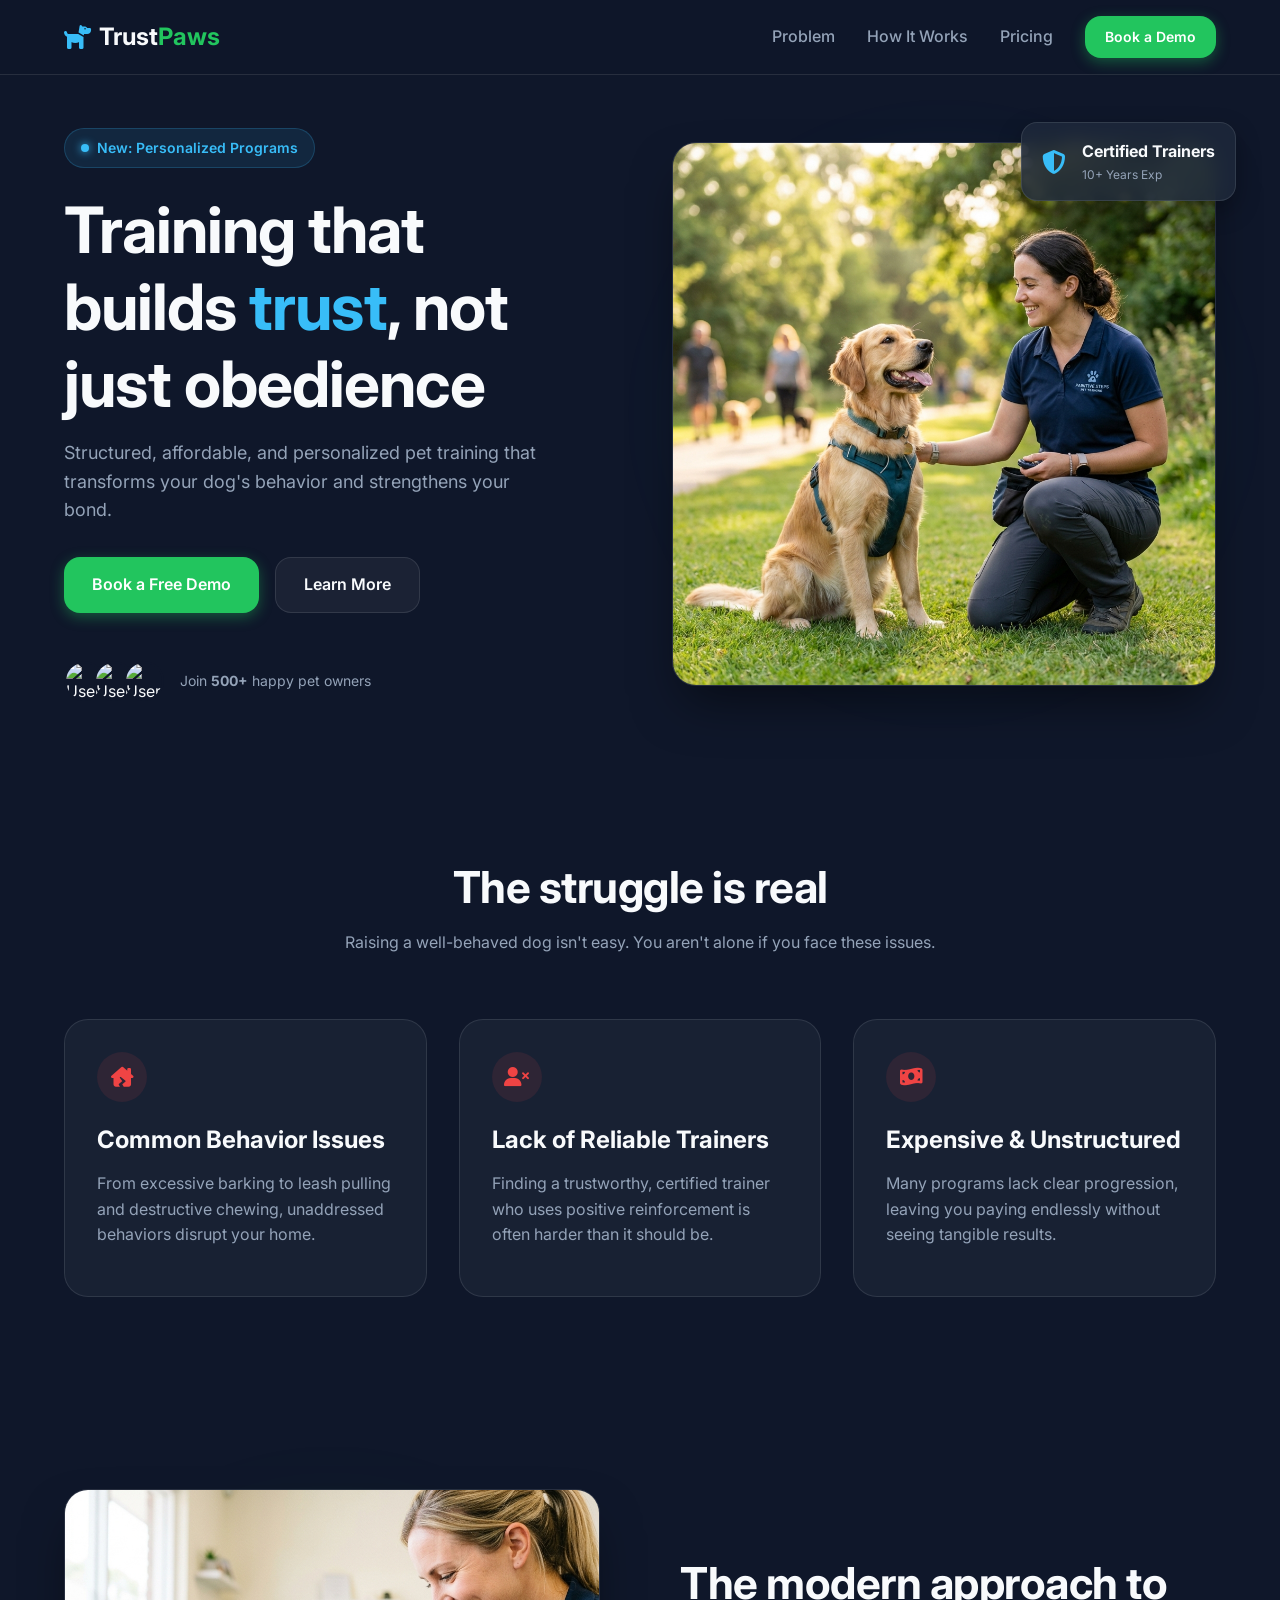
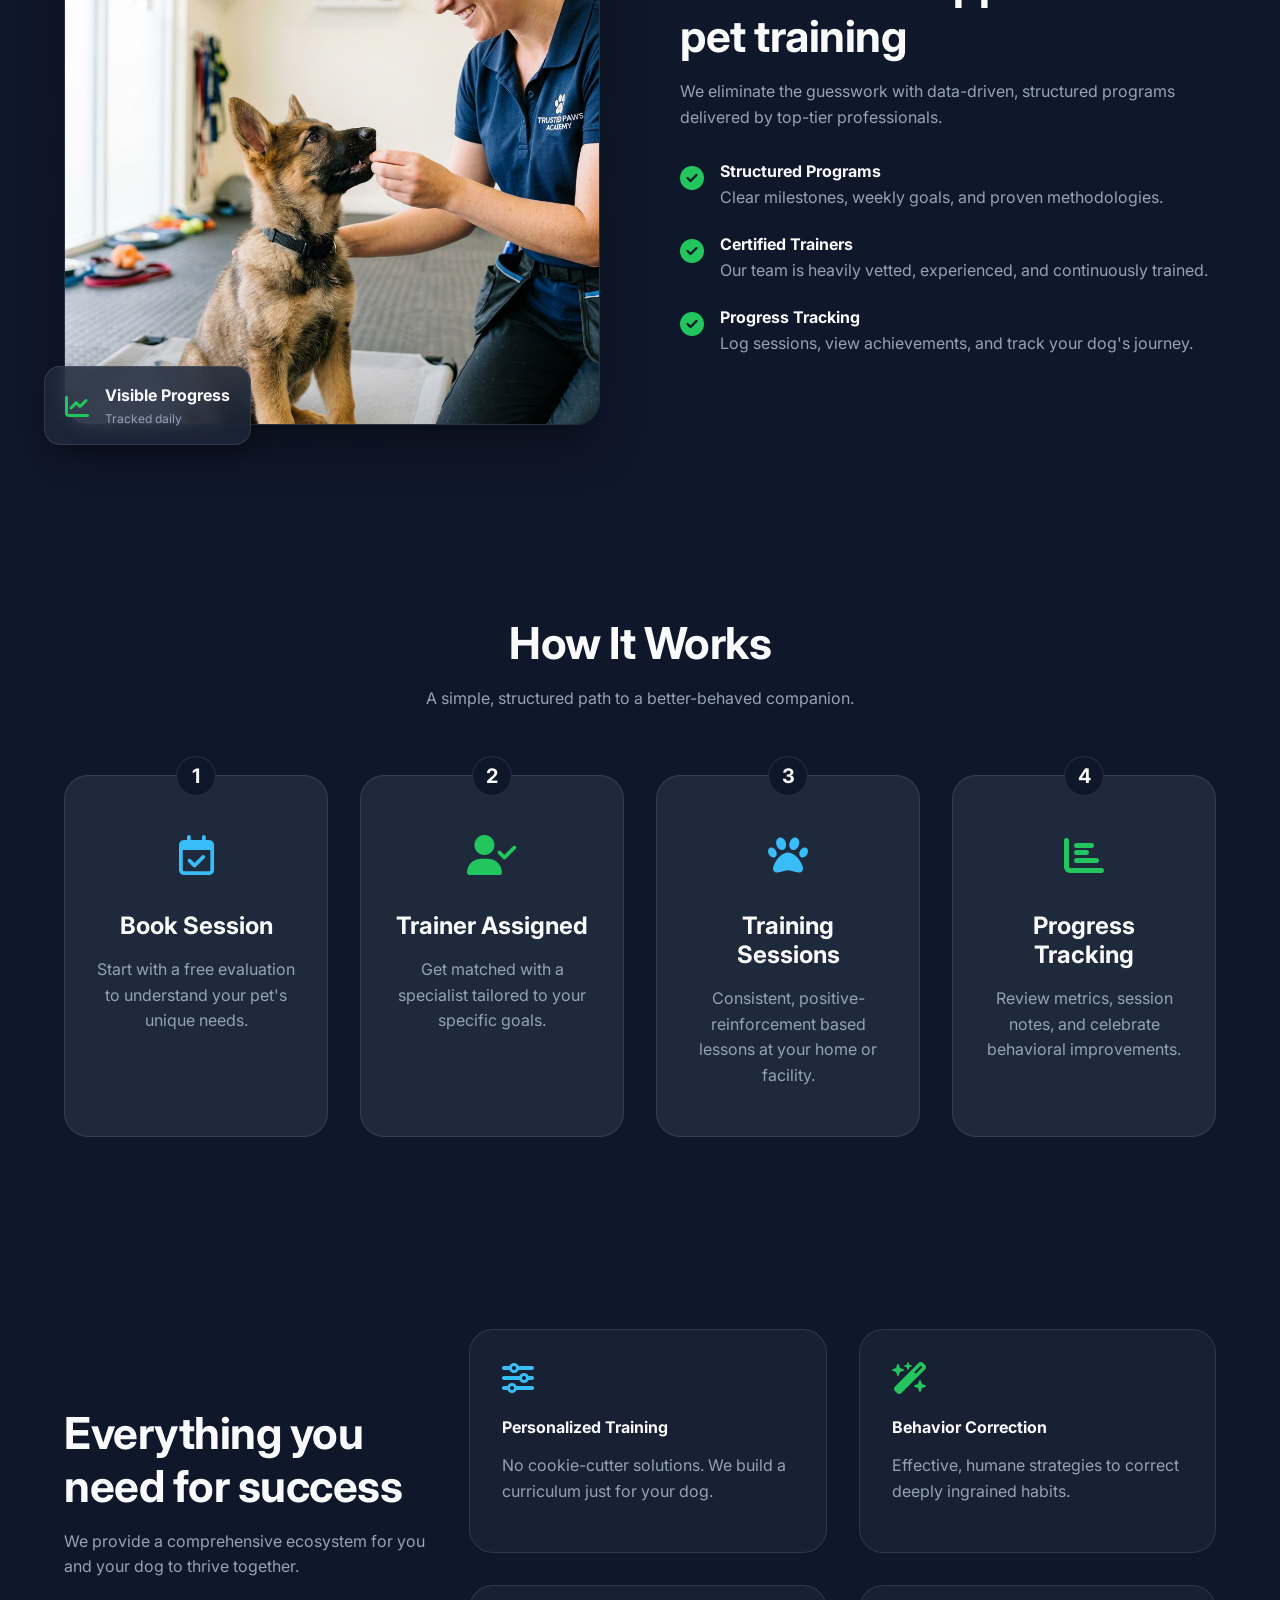
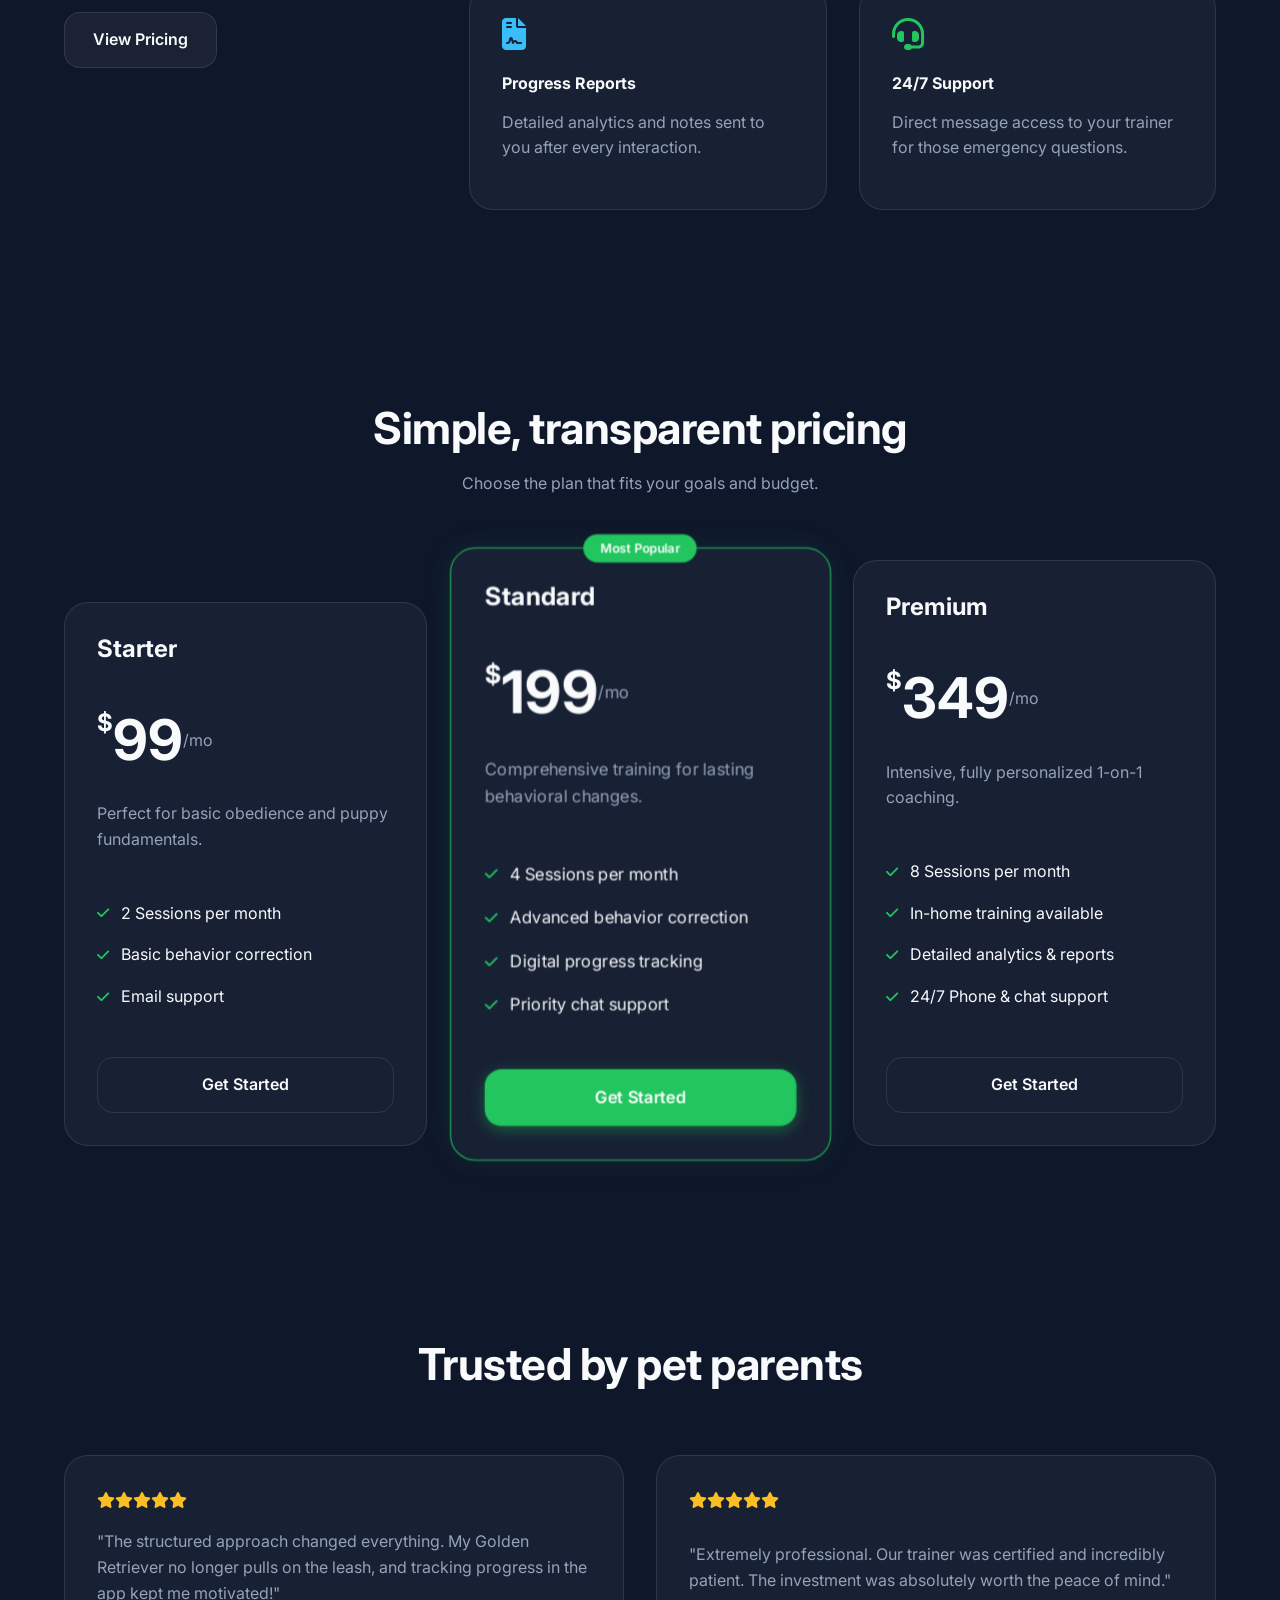
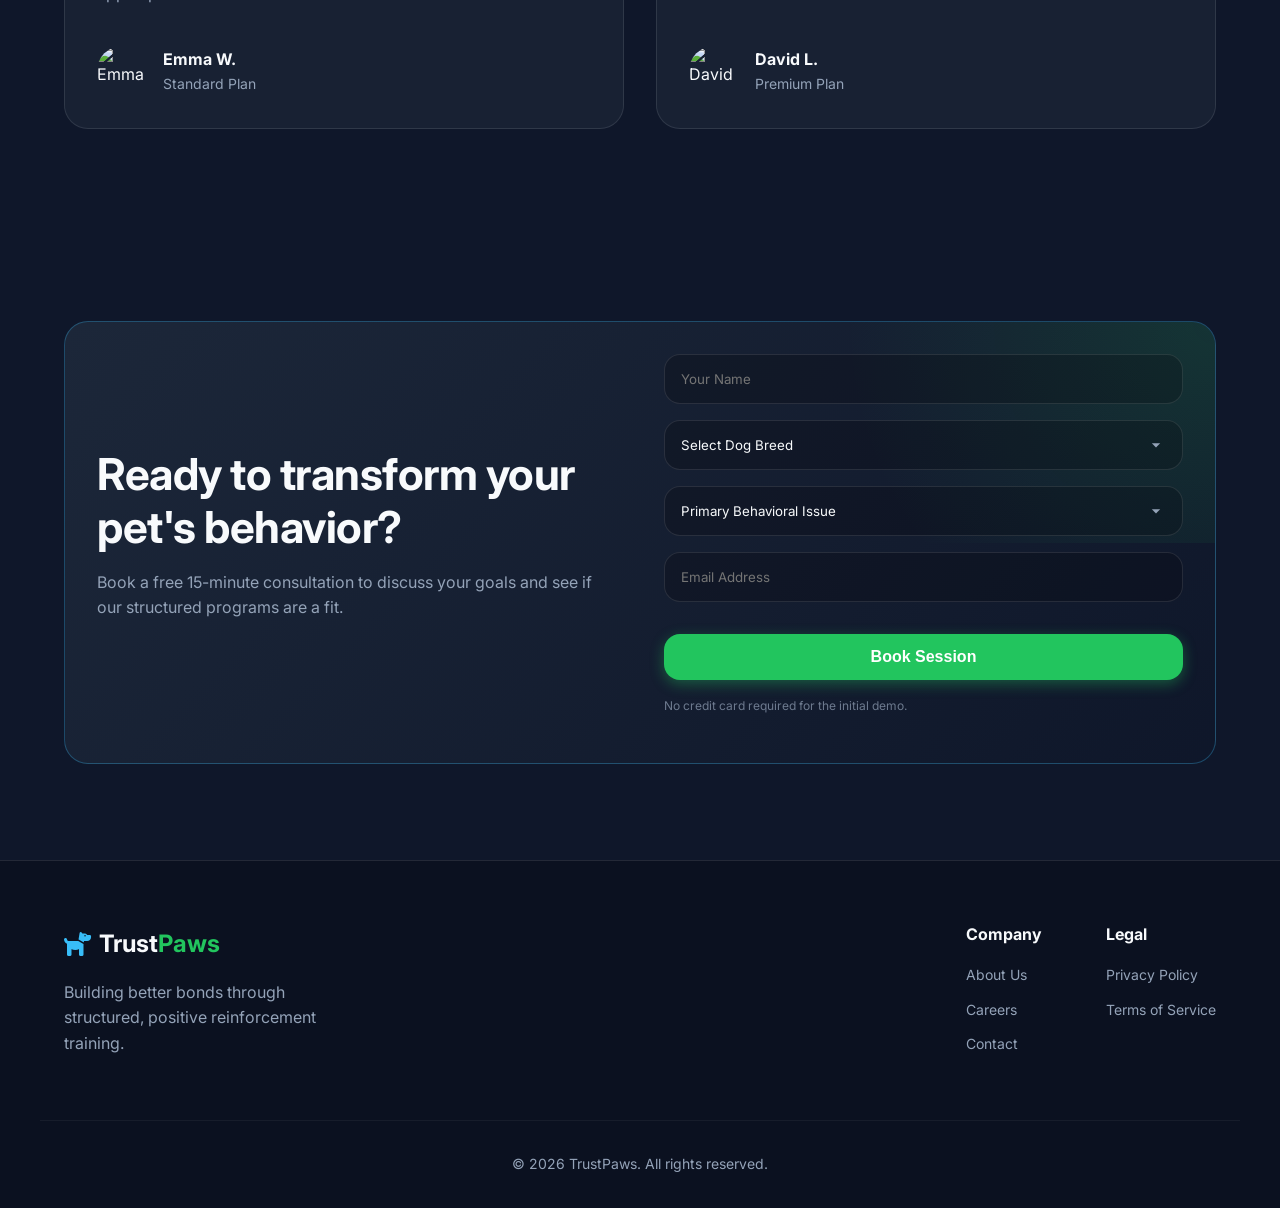
==== index.html @ aea12112 "Update index.html" ====
<!DOCTYPE html>
<html lang="en">
<head>
    <meta charset="UTF-8">
    <meta name="viewport" content="width=device-width, initial-scale=1.0">
    <title>PawPath | Training that builds trust</title>
    <meta name="description" content="Structured, affordable, and personalized pet training.">
    <!-- Open Graph & Favicon -->
    <meta property="og:title" content="PawPath | Training that builds trust">
    <meta property="og:description" content="Structured, affordable, and personalized pet training.">
    <meta property="og:type" content="website">
    <link rel="icon" href="data:image/svg+xml,<svg xmlns=%22http://www.w3.org/2000/svg%22 viewBox=%220 0 100 100%22><text y=%22.9em%22 font-size=%2290%22>🐾</text></svg>">
    <!-- Google Fonts -->
    <link rel="preconnect" href="https://fonts.googleapis.com">
    <link rel="preconnect" href="https://fonts.gstatic.com" crossorigin>
    <link href="https://fonts.googleapis.com/css2?family=Inter:wght@300;400;500;600;700&display=swap" rel="stylesheet">
    <!-- FontAwesome -->
    <link rel="stylesheet" href="https://cdnjs.cloudflare.com/ajax/libs/font-awesome/6.4.0/css/all.min.css">
    <!-- Custom CSS -->
    <link rel="stylesheet" href="style.css">
</head>
<body>
    <!-- Navbar -->
    <nav class="navbar">
        <div class="container nav-container">
            <a href="#" class="logo">
                <i class="fa-solid fa-dog highlight-color"></i>
                <span>Trust<span class="accent-color">Paws</span></span>
            </a>
            <div class="nav-links">
                <a href="#problem">Problem</a>
                <a href="#how-it-works">How It Works</a>
                <a href="#pricing">Pricing</a>
                <a href="#cta" class="btn btn-primary btn-small">Book a Demo</a>
            </div>
            <button class="mobile-menu-btn"><i class="fa-solid fa-bars"></i></button>
        </div>
    </nav>

    <!-- 1. Hero Section -->
    <section class="hero header-padding" id="hero">
        <div class="container hero-container">
            <div class="hero-content">
                <div class="badge">
                    <span class="badge-dot"></span> New: Personalized Programs
                </div>
                <h1>Training that builds <span class="highlight-color">trust</span>, not just obedience</h1>
                <p class="subtext">Structured, affordable, and personalized pet training that transforms your dog's behavior and strengthens your bond.</p>
                <div class="hero-actions">
                    <a href="#cta" class="btn btn-primary">Book a Free Demo</a>
                    <a href="#how-it-works" class="btn btn-secondary">Learn More</a>
                </div>
                <div class="social-proof">
                    <div class="avatars">
                        <img src="https://ui-avatars.com/api/?name=John+Doe&background=22C55E&color=fff" alt="User">
                        <img src="https://ui-avatars.com/api/?name=Sarah+Smith&background=38BDF8&color=fff" alt="User">
                        <img src="https://ui-avatars.com/api/?name=Mike+Jones&background=818cf8&color=fff" alt="User">
                    </div>
                    <p>Join <strong>500+</strong> happy pet owners</p>
                </div>
            </div>
            <div class="hero-image-wrapper">
                <div class="image-glow"></div>
                <img src="assets/hero.png" alt="Happy dog with trainer" class="hero-img">
                <div class="floating-card highlight-card top-right">
                    <i class="fa-solid fa-shield-halved"></i>
                    <div>
                        <strong>Certified Trainers</strong>
                        <span>10+ Years Exp</span>
                    </div>
                </div>
            </div>
        </div>
    </section>

    <!-- 2. Problem Section -->
    <section class="section problem-section animate-on-scroll" id="problem">
        <div class="container">
            <div class="section-header text-center">
                <h2>The struggle is real</h2>
                <p>Raising a well-behaved dog isn't easy. You aren't alone if you face these issues.</p>
            </div>
            <div class="grid problem-grid">
                <div class="card problem-card">
                    <div class="icon-circle error">
                        <i class="fa-solid fa-house-chimney-crack"></i>
                    </div>
                    <h3>Common Behavior Issues</h3>
                    <p>From excessive barking to leash pulling and destructive chewing, unaddressed behaviors disrupt your home.</p>
                </div>
                <div class="card problem-card">
                    <div class="icon-circle error">
                        <i class="fa-solid fa-user-xmark"></i>
                    </div>
                    <h3>Lack of Reliable Trainers</h3>
                    <p>Finding a trustworthy, certified trainer who uses positive reinforcement is often harder than it should be.</p>
                </div>
                <div class="card problem-card">
                    <div class="icon-circle error">
                        <i class="fa-solid fa-money-bill-wave"></i>
                    </div>
                    <h3>Expensive & Unstructured</h3>
                    <p>Many programs lack clear progression, leaving you paying endlessly without seeing tangible results.</p>
                </div>
            </div>
        </div>
    </section>

    <!-- 3. Our Solution Section -->
    <section class="section solution-section animate-on-scroll" id="solution">
        <div class="container solution-container">
            <div class="solution-image-wrapper">
                <div class="image-glow accent"></div>
                <img src="assets/solution.png" alt="Training progress" class="solution-img border-radius">
                <div class="floating-card accent-card bottom-left">
                    <i class="fa-solid fa-chart-line"></i>
                    <div>
                        <strong>Visible Progress</strong>
                        <span>Tracked daily</span>
                    </div>
                </div>
            </div>
            <div class="solution-content">
                <h2>The modern approach to pet training</h2>
                <p class="subtext">We eliminate the guesswork with data-driven, structured programs delivered by top-tier professionals.</p>
                
                <ul class="feature-list">
                    <li>
                        <i class="fa-solid fa-check-circle accent-color"></i>
                        <div>
                            <h4>Structured Programs</h4>
                            <p>Clear milestones, weekly goals, and proven methodologies.</p>
                        </div>
                    </li>
                    <li>
                        <i class="fa-solid fa-check-circle accent-color"></i>
                        <div>
                            <h4>Certified Trainers</h4>
                            <p>Our team is heavily vetted, experienced, and continuously trained.</p>
                        </div>
                    </li>
                    <li>
                        <i class="fa-solid fa-check-circle accent-color"></i>
                        <div>
                            <h4>Progress Tracking</h4>
                            <p>Log sessions, view achievements, and track your dog's journey.</p>
                        </div>
                    </li>
                </ul>
            </div>
        </div>
    </section>

    <!-- 4. How It Works Section -->
    <section class="section how-it-works-section animate-on-scroll" id="how-it-works">
        <div class="container">
            <div class="section-header text-center">
                <h2>How It Works</h2>
                <p>A simple, structured path to a better-behaved companion.</p>
            </div>
            <div class="steps-container">
                <div class="step-card">
                    <div class="step-number">1</div>
                    <div class="step-icon highlight-color"><i class="fa-regular fa-calendar-check"></i></div>
                    <h3>Book Session</h3>
                    <p>Start with a free evaluation to understand your pet's unique needs.</p>
                </div>
                <div class="step-card">
                    <div class="step-number">2</div>
                    <div class="step-icon accent-color"><i class="fa-solid fa-user-check"></i></div>
                    <h3>Trainer Assigned</h3>
                    <p>Get matched with a specialist tailored to your specific goals.</p>
                </div>
                <div class="step-card">
                    <div class="step-number">3</div>
                    <div class="step-icon highlight-color"><i class="fa-solid fa-paw"></i></div>
                    <h3>Training Sessions</h3>
                    <p>Consistent, positive-reinforcement based lessons at your home or facility.</p>
                </div>
                <div class="step-card">
                    <div class="step-number">4</div>
                    <div class="step-icon accent-color"><i class="fa-solid fa-chart-bar"></i></div>
                    <h3>Progress Tracking</h3>
                    <p>Review metrics, session notes, and celebrate behavioral improvements.</p>
                </div>
            </div>
        </div>
    </section>

    <!-- 5. Features Section -->
    <section class="section features-section animate-on-scroll" id="features">
        <div class="container">
            <div class="grid features-grid">
                <div class="section-header">
                    <h2>Everything you need for success</h2>
                    <p>We provide a comprehensive ecosystem for you and your dog to thrive together.</p>
                    <a href="#pricing" class="btn btn-secondary mt-1">View Pricing</a>
                </div>
                <div class="grid feature-cards">
                    <div class="card feature-card">
                        <i class="fa-solid fa-sliders highlight-color"></i>
                        <h4>Personalized Training</h4>
                        <p>No cookie-cutter solutions. We build a curriculum just for your dog.</p>
                    </div>
                    <div class="card feature-card">
                        <i class="fa-solid fa-wand-magic-sparkles accent-color"></i>
                        <h4>Behavior Correction</h4>
                        <p>Effective, humane strategies to correct deeply ingrained habits.</p>
                    </div>
                    <div class="card feature-card">
                        <i class="fa-solid fa-file-contract highlight-color"></i>
                        <h4>Progress Reports</h4>
                        <p>Detailed analytics and notes sent to you after every interaction.</p>
                    </div>
                    <div class="card feature-card">
                        <i class="fa-solid fa-headset accent-color"></i>
                        <h4>24/7 Support</h4>
                        <p>Direct message access to your trainer for those emergency questions.</p>
                    </div>
                </div>
            </div>
        </div>
    </section>

    <!-- 6. Pricing Section -->
    <section class="section pricing-section animate-on-scroll" id="pricing">
        <div class="container">
            <div class="section-header text-center">
                <h2>Simple, transparent pricing</h2>
                <p>Choose the plan that fits your goals and budget.</p>
            </div>
            <div class="grid pricing-grid">
                <!-- Starter -->
                <div class="card pricing-card">
                    <h3>Starter</h3>
                    <div class="price">
                        <span>$</span>99<span>/mo</span>
                    </div>
                    <p class="pricing-desc">Perfect for basic obedience and puppy fundamentals.</p>
                    <ul class="pricing-features">
                        <li><i class="fa-solid fa-check"></i> 2 Sessions per month</li>
                        <li><i class="fa-solid fa-check"></i> Basic behavior correction</li>
                        <li><i class="fa-solid fa-check"></i> Email support</li>
                    </ul>
                    <a href="#cta" class="btn btn-outline btn-full">Get Started</a>
                </div>
                <!-- Standard -->
                <div class="card pricing-card premium-tier">
                    <div class="popular-badge">Most Popular</div>
                    <h3>Standard</h3>
                    <div class="price">
                        <span>$</span>199<span>/mo</span>
                    </div>
                    <p class="pricing-desc">Comprehensive training for lasting behavioral changes.</p>
                    <ul class="pricing-features">
                        <li><i class="fa-solid fa-check"></i> 4 Sessions per month</li>
                        <li><i class="fa-solid fa-check"></i> Advanced behavior correction</li>
                        <li><i class="fa-solid fa-check"></i> Digital progress tracking</li>
                        <li><i class="fa-solid fa-check"></i> Priority chat support</li>
                    </ul>
                    <a href="#cta" class="btn btn-primary btn-full">Get Started</a>
                </div>
                <!-- Premium -->
                <div class="card pricing-card">
                    <h3>Premium</h3>
                    <div class="price">
                        <span>$</span>349<span>/mo</span>
                    </div>
                    <p class="pricing-desc">Intensive, fully personalized 1-on-1 coaching.</p>
                    <ul class="pricing-features">
                        <li><i class="fa-solid fa-check"></i> 8 Sessions per month</li>
                        <li><i class="fa-solid fa-check"></i> In-home training available</li>
                        <li><i class="fa-solid fa-check"></i> Detailed analytics & reports</li>
                        <li><i class="fa-solid fa-check"></i> 24/7 Phone & chat support</li>
                    </ul>
                    <a href="#cta" class="btn btn-outline btn-full">Get Started</a>
                </div>
            </div>
        </div>
    </section>

    <!-- 7. Testimonials Section -->
    <section class="section testimonial-section animate-on-scroll">
        <div class="container">
            <div class="section-header text-center">
                <h2>Trusted by pet parents</h2>
            </div>
            <div class="grid testimonial-grid">
                <div class="card testimonial-card">
                    <div class="stars">
                        <i class="fa-solid fa-star"></i><i class="fa-solid fa-star"></i><i class="fa-solid fa-star"></i><i class="fa-solid fa-star"></i><i class="fa-solid fa-star"></i>
                    </div>
                    <p>"The structured approach changed everything. My Golden Retriever no longer pulls on the leash, and tracking progress in the app kept me motivated!"</p>
                    <div class="author">
                        <img src="https://ui-avatars.com/api/?name=Emma+W&background=38BDF8&color=fff" alt="Emma">
                        <div>
                            <strong>Emma W.</strong>
                            <span>Standard Plan</span>
                        </div>
                    </div>
                </div>
                <div class="card testimonial-card">
                    <div class="stars">
                        <i class="fa-solid fa-star"></i><i class="fa-solid fa-star"></i><i class="fa-solid fa-star"></i><i class="fa-solid fa-star"></i><i class="fa-solid fa-star"></i>
                    </div>
                    <p>"Extremely professional. Our trainer was certified and incredibly patient. The investment was absolutely worth the peace of mind."</p>
                    <div class="author">
                        <img src="https://ui-avatars.com/api/?name=David+L&background=22C55E&color=fff" alt="David">
                        <div>
                            <strong>David L.</strong>
                            <span>Premium Plan</span>
                        </div>
                    </div>
                </div>
            </div>
        </div>
    </section>

    <!-- 8. Call to Action -->
    <section class="section cta-section animate-on-scroll" id="cta">
        <div class="container">
            <div class="cta-box card">
                <div class="cta-content">
                    <h2>Ready to transform your pet's behavior?</h2>
                    <p>Book a free 15-minute consultation to discuss your goals and see if our structured programs are a fit.</p>
                </div>
                <div class="cta-form">
                    <form id="lead-form">
                        <input type="text" name="ownerName" placeholder="Your Name" required class="input-field">
                        <select name="dogBreed" required class="input-field">
                            <option value="" disabled selected>Select Dog Breed</option>
                            <option value="Common (Golden, Lab, Poodle, etc.)">Common (Golden, Lab, Poodle, etc.)</option>
                            <option value="Rare or Mixed Breed">Rare or Mixed Breed</option>
                            <option value="Not Sure">Not Sure</option>
                        </select>
                        <select name="dogIssue" required class="input-field">
                            <option value="" disabled selected>Primary Behavioral Issue</option>
                            <option value="Basic puppy obedience">Basic puppy obedience</option>
                            <option value="Leash pulling">Leash pulling</option>
                            <option value="Excessive barking">Excessive barking</option>
                            <option value="Aggression / Reactivity">Aggression / Reactivity</option>
                            <option value="Potty training / Chewing">Potty training / Chewing</option>
                            <option value="Other">Other</option>
                        </select>
                        <input type="email" name="email" placeholder="Email Address" required class="input-field">
                        <button type="submit" class="btn btn-primary btn-full mt-1">Book Session</button>
                    </form>
                    <p class="form-note">No credit card required for the initial demo.</p>
                </div>
            </div>
        </div>
    </section>

    <!-- Footer -->
    <footer class="footer">
        <div class="container footer-container">
            <div class="footer-brand">
                <a href="#" class="logo">
                    <i class="fa-solid fa-dog highlight-color"></i>
                    <span>Trust<span class="accent-color">Paws</span></span>
                </a>
                <p>Building better bonds through structured, positive reinforcement training.</p>
            </div>
            <div class="footer-links">
                <div class="link-group">
                    <h4>Company</h4>
                    <a href="#">About Us</a>
                    <a href="#">Careers</a>
                    <a href="#">Contact</a>
                </div>
                <div class="link-group">
                    <h4>Legal</h4>
                    <a href="#">Privacy Policy</a>
                    <a href="#">Terms of Service</a>
                </div>
            </div>
        </div>
        <div class="container text-center separator">
            <p class="copyright">&copy; 2026 TrustPaws. All rights reserved.</p>
        </div>
    </footer>

    <script src="script.js"></script>
</body>
</html>
---- style.css ----
/* CSS Variables mapped to pitch deck requirements */
:root {
  --bg-color: #0F172A; /* Dark Navy Background */
  --bg-color-light: #1E293B; /* Slightly lighter navy for cards/sections */
  --accent-color: #22C55E; /* Green Accent */
  --accent-hover: #16a34a;
  --highlight-color: #38BDF8; /* Blue Highlight */
  --highlight-hover: #0284c7;
  
  --text-main: #f8fafc;
  --text-muted: #94a3b8;
  --border-color: rgba(255, 255, 255, 0.1);
  --glass-bg: rgba(30, 41, 59, 0.6);
  
  --font-main: 'Inter', sans-serif;
  --transition: all 0.3s ease;
  --radius-sm: 8px;
  --radius-md: 16px;
  --radius-lg: 24px;
}

/* Reset & Base */
* {
  margin: 0;
  padding: 0;
  box-sizing: border-box;
}

html {
  scroll-behavior: smooth;
}

body {
  font-family: var(--font-main);
  background-color: var(--bg-color);
  color: var(--text-main);
  line-height: 1.6;
  overflow-x: hidden;
}

h1, h2, h3, h4, h5, h6 {
  line-height: 1.2;
  font-weight: 700;
  margin-bottom: 1rem;
}

h1 {
  font-size: clamp(2.5rem, 5vw, 4rem);
  letter-spacing: -1px;
}

h2 {
  font-size: clamp(2rem, 4vw, 2.75rem);
  letter-spacing: -0.5px;
}

h3 {
  font-size: 1.5rem;
}

p {
  color: var(--text-muted);
  margin-bottom: 1rem;
}

a {
  text-decoration: none;
  color: inherit;
  transition: var(--transition);
}

img {
  max-width: 100%;
  height: auto;
  display: block;
}

.text-center { text-align: center; }
.accent-color { color: var(--accent-color); }
.highlight-color { color: var(--highlight-color); }
.mt-1 { margin-top: 1rem; }

/* Layout & Containers */
.container {
  max-width: 1200px;
  margin: 0 auto;
  padding: 0 1.5rem;
}

.grid {
  display: grid;
  gap: 2rem;
}

.section {
  padding: 6rem 0;
}

.section-header {
  max-width: 600px;
  margin: 0 auto 4rem auto;
}

/* Buttons */
.btn {
  display: inline-flex;
  align-items: center;
  justify-content: center;
  padding: 0.875rem 1.75rem;
  font-weight: 600;
  border-radius: var(--radius-md);
  transition: var(--transition);
  cursor: pointer;
  border: none;
  font-size: 1rem;
}

.btn-small {
  padding: 0.6rem 1.25rem;
  font-size: 0.875rem;
}

.btn-full {
  width: 100%;
}

.btn-primary {
  background-color: var(--accent-color);
  color: #fff;
  box-shadow: 0 4px 14px 0 rgba(34, 197, 94, 0.39);
}

.btn-primary:hover {
  background-color: var(--accent-hover);
  transform: translateY(-2px);
  box-shadow: 0 6px 20px rgba(34, 197, 94, 0.23);
}

.btn-secondary {
  background-color: rgba(255, 255, 255, 0.05);
  color: var(--text-main);
  border: 1px solid var(--border-color);
}

.btn-secondary:hover {
  background-color: rgba(255, 255, 255, 0.1);
  transform: translateY(-2px);
}

.btn-outline {
  background-color: transparent;
  color: var(--text-main);
  border: 1px solid var(--border-color);
}
.btn-outline:hover {
  border-color: var(--text-main);
  transform: translateY(-2px);
}

/* Cards */
.card {
  background: var(--glass-bg);
  backdrop-filter: blur(12px);
  -webkit-backdrop-filter: blur(12px);
  border: 1px solid var(--border-color);
  border-radius: var(--radius-lg);
  padding: 2rem;
  transition: var(--transition);
}

.card:hover {
  transform: translateY(-5px);
  border-color: rgba(255, 255, 255, 0.2);
  box-shadow: 0 20px 40px rgba(0, 0, 0, 0.3);
}

/* Navbar */
.navbar {
  position: fixed;
  top: 0;
  left: 0;
  width: 100%;
  z-index: 1000;
  padding: 1rem 0;
  background: rgba(15, 23, 42, 0.85);
  backdrop-filter: blur(16px);
  border-bottom: 1px solid var(--border-color);
}

.nav-container {
  display: flex;
  justify-content: space-between;
  align-items: center;
}

.logo {
  font-size: 1.5rem;
  font-weight: 700;
  display: flex;
  align-items: center;
  gap: 0.5rem;
}

.nav-links {
  display: flex;
  align-items: center;
  gap: 2rem;
}

.nav-links a:not(.btn) {
  font-weight: 500;
  color: var(--text-muted);
}

.nav-links a:not(.btn):hover {
  color: var(--text-main);
}

.mobile-menu-btn {
  display: none;
  background: none;
  border: none;
  color: var(--text-main);
  font-size: 1.5rem;
  cursor: pointer;
}

/* Hero Section */
.header-padding {
  padding-top: 8rem;
  padding-bottom: 4rem;
}

.hero-container {
  display: grid;
  grid-template-columns: 1fr 1fr;
  gap: 4rem;
  align-items: center;
}

.badge {
  display: inline-flex;
  align-items: center;
  gap: 0.5rem;
  padding: 0.5rem 1rem;
  background: rgba(56, 189, 248, 0.1);
  color: var(--highlight-color);
  border-radius: 20px;
  font-size: 0.875rem;
  font-weight: 600;
  margin-bottom: 1.5rem;
  border: 1px solid rgba(56, 189, 248, 0.2);
}

.badge-dot {
  width: 8px;
  height: 8px;
  background-color: var(--highlight-color);
  border-radius: 50%;
  box-shadow: 0 0 8px var(--highlight-color);
}

.hero .subtext {
  font-size: 1.125rem;
  margin-bottom: 2rem;
  max-width: 90%;
}

.hero-actions {
  display: flex;
  gap: 1rem;
  margin-bottom: 3rem;
}

.social-proof {
  display: flex;
  align-items: center;
  gap: 1rem;
}

.avatars {
  display: flex;
}

.avatars img {
  width: 40px;
  height: 40px;
  border-radius: 50%;
  border: 2px solid var(--bg-color);
  margin-left: -10px;
}
.avatars img:first-child { margin-left: 0; }

.social-proof p {
  margin: 0;
  font-size: 0.875rem;
}

/* Hero Media */
.hero-image-wrapper, .solution-image-wrapper {
  position: relative;
}

.hero-img, .solution-img {
  border-radius: var(--radius-lg);
  border: 1px solid var(--border-color);
  position: relative;
  z-index: 2;
  box-shadow: 0 25px 50px -12px rgba(0, 0, 0, 0.5);
}

.image-glow {
  position: absolute;
  top: 50%;
  left: 50%;
  transform: translate(-50%, -50%);
  width: 100%;
  height: 100%;
  background: radial-gradient(circle, rgba(56,189,248,0.3) 0%, rgba(15,23,42,0) 70%);
  filter: blur(40px);
  z-index: 0;
}

.image-glow.accent {
  background: radial-gradient(circle, rgba(34,197,94,0.3) 0%, rgba(15,23,42,0) 70%);
}

.floating-card {
  position: absolute;
  z-index: 10;
  background: rgba(30, 41, 59, 0.85);
  backdrop-filter: blur(10px);
  border: 1px solid var(--border-color);
  border-radius: var(--radius-md);
  padding: 1rem 1.25rem;
  display: flex;
  align-items: center;
  gap: 1rem;
  box-shadow: 0 10px 25px rgba(0,0,0,0.3);
  animation: float 6s ease-in-out infinite;
}

.floating-card i {
  font-size: 1.5rem;
}

.highlight-card i { color: var(--highlight-color); }
.accent-card i { color: var(--accent-color); }

.floating-card div {
  display: flex;
  flex-direction: column;
}
.floating-card span {
  font-size: 0.75rem;
  color: var(--text-muted);
}

.top-right { top: -20px; right: -20px; }
.bottom-left { bottom: -20px; left: -20px; animation-delay: 2s; }

@keyframes float {
  0% { transform: translateY(0px); }
  50% { transform: translateY(-15px); }
  100% { transform: translateY(0px); }
}

/* Problem Section */
.problem-grid {
  grid-template-columns: repeat(auto-fit, minmax(300px, 1fr));
}

.icon-circle {
  width: 50px;
  height: 50px;
  border-radius: 50%;
  display: flex;
  align-items: center;
  justify-content: center;
  font-size: 1.25rem;
  margin-bottom: 1.5rem;
}

.icon-circle.error {
  background: rgba(239, 68, 68, 0.1);
  color: #ef4444;
}

/* Solution Section */
.solution-container {
  display: grid;
  grid-template-columns: 1fr 1fr;
  gap: 5rem;
  align-items: center;
}

.feature-list {
  list-style: none;
  margin-top: 2rem;
  display: flex;
  flex-direction: column;
  gap: 1.5rem;
}

.feature-list li {
  display: flex;
  gap: 1rem;
}

.feature-list i {
  font-size: 1.5rem;
  margin-top: 0.25rem;
}

.feature-list h4 {
  margin-bottom: 0.25rem;
}
.feature-list p { margin: 0; }

/* How It Works Section */
.steps-container {
  display: grid;
  grid-template-columns: repeat(auto-fit, minmax(250px, 1fr));
  gap: 2rem;
  position: relative;
}

.step-card {
  position: relative;
  background: var(--bg-color-light);
  border-radius: var(--radius-lg);
  padding: 3rem 2rem 2rem 2rem;
  border: 1px solid var(--border-color);
  text-align: center;
}

.step-number {
  position: absolute;
  top: -20px;
  left: 50%;
  transform: translateX(-50%);
  width: 40px;
  height: 40px;
  background: var(--bg-color);
  border: 1px solid var(--border-color);
  border-radius: 50%;
  display: flex;
  align-items: center;
  justify-content: center;
  font-weight: bold;
  font-size: 1.25rem;
}

.step-icon {
  font-size: 2.5rem;
  margin-bottom: 1.5rem;
}

/* Features Section */
.features-grid {
  grid-template-columns: 1fr 2fr;
  align-items: center;
}

.feature-cards {
  grid-template-columns: repeat(2, 1fr);
}

.feature-card i {
  font-size: 2rem;
  margin-bottom: 1.5rem;
  display: inline-block;
}

/* Pricing */
.pricing-grid {
  grid-template-columns: repeat(3, 1fr);
  align-items: end;
}

.pricing-card {
  position: relative;
  display: flex;
  flex-direction: column;
}

.pricing-card.premium-tier {
  border-color: var(--accent-color);
  box-shadow: 0 0 30px rgba(34, 197, 94, 0.1);
  transform: scale(1.05);
  z-index: 2;
}

.popular-badge {
  position: absolute;
  top: 0;
  left: 50%;
  transform: translate(-50%, -50%);
  background: var(--accent-color);
  color: #fff;
  padding: 0.25rem 1rem;
  border-radius: 20px;
  font-size: 0.75rem;
  font-weight: 600;
  white-space: nowrap;
}

.price {
  font-size: 3.5rem;
  font-weight: 700;
  display: flex;
  align-items: flex-start;
  margin: 1rem 0;
}

.price span:first-child {
  font-size: 1.5rem;
  margin-top: 0.5rem;
}

.price span:last-child {
  font-size: 1rem;
  color: var(--text-muted);
  align-self: center;
  font-weight: 400;
}

.pricing-features {
  list-style: none;
  margin: 2rem 0;
  flex-grow: 1;
}

.pricing-features li {
  margin-bottom: 1rem;
  display: flex;
  align-items: center;
  gap: 0.75rem;
}

.pricing-features i {
  color: var(--accent-color);
  font-size: 0.875rem;
}

/* Testimonials */
.testimonial-grid {
  grid-template-columns: repeat(auto-fit, minmax(400px, 1fr));
}

.testimonial-card {
  display: flex;
  flex-direction: column;
  justify-content: space-between;
}

.stars {
  color: #fbbf24;
  margin-bottom: 1rem;
}

.author {
  display: flex;
  align-items: center;
  gap: 1rem;
  margin-top: 1.5rem;
}

.author img {
  width: 50px;
  height: 50px;
  border-radius: 50%;
}

.author span {
  display: block;
  font-size: 0.875rem;
  color: var(--text-muted);
}

/* CTA Section */
.cta-box {
  background: linear-gradient(135deg, rgba(30, 41, 59, 0.9), rgba(15, 23, 42, 0.9));
  border: 1px solid rgba(56, 189, 248, 0.3);
  display: grid;
  grid-template-columns: 1fr 1fr;
  gap: 3rem;
  align-items: center;
  position: relative;
  overflow: hidden;
}

.cta-box::before {
  content: '';
  position: absolute;
  top: -50%;
  right: -50%;
  width: 100%;
  height: 100%;
  background: radial-gradient(circle, rgba(34,197,94,0.15) 0%, transparent 60%);
  z-index: 0;
}

.cta-content, .cta-form {
  position: relative;
  z-index: 1;
}

.cta-form form {
  display: flex;
  gap: 1rem;
  flex-direction: column;
}

.input-field {
  width: 100%;
  padding: 1rem;
  border-radius: var(--radius-md);
  background: rgba(0, 0, 0, 0.2);
  border: 1px solid var(--border-color);
  color: var(--text-main);
  font-family: var(--font-main);
  outline: none;
  transition: var(--transition);
}

.input-field:focus {
  border-color: var(--highlight-color);
  box-shadow: 0 0 0 3px rgba(56, 189, 248, 0.2);
}

select.input-field {
  appearance: none;
  -webkit-appearance: none;
  -moz-appearance: none;
  background-image: url('data:image/svg+xml;utf8,<svg fill="%2394a3b8" viewBox="0 0 24 24" xmlns="http://www.w3.org/2000/svg"><path d="M7 10l5 5 5-5z"/></svg>');
  background-repeat: no-repeat;
  background-position: right 1rem center;
  background-size: 1.5em;
  padding-right: 2.5rem;
  cursor: pointer;
}

select.input-field option {
  background-color: var(--bg-color-light);
  color: var(--text-main);
}

.form-note {
  font-size: 0.75rem;
  margin-top: 1rem;
  opacity: 0.7;
}

/* Footer */
.footer {
  border-top: 1px solid var(--border-color);
  padding-top: 4rem;
  background-color: #0B1120;
}

.footer-container {
  display: flex;
  justify-content: space-between;
  flex-wrap: wrap;
  gap: 3rem;
  margin-bottom: 3rem;
}

.footer-brand {
  max-width: 300px;
}

.footer-brand .logo {
  margin-bottom: 1rem;
}

.footer-links {
  display: flex;
  gap: 4rem;
}

.link-group {
  display: flex;
  flex-direction: column;
  gap: 0.75rem;
}

.link-group h4 {
  font-size: 1rem;
  margin-bottom: 0.5rem;
  color: var(--text-main);
}

.link-group a {
  color: var(--text-muted);
  font-size: 0.875rem;
}

.link-group a:hover {
  color: var(--highlight-color);
}

.separator {
  border-top: 1px solid rgba(255, 255, 255, 0.05);
  padding: 2rem 0;
}

.copyright {
  font-size: 0.875rem;
  margin: 0;
}

/* Responsive Design */
@media (max-width: 1024px) {
  .features-grid { grid-template-columns: 1fr; gap: 3rem; }
  .pricing-grid { grid-template-columns: 1fr; gap: 2rem; max-width: 600px; margin: 0 auto; }
  .pricing-card.premium-tier { transform: none; }
}

@media (max-width: 768px) {
  .hero-container, .solution-container, .cta-box { grid-template-columns: 1fr; }
  .hero-content { text-align: center; }
  .hero-actions, .social-proof { justify-content: center; }
  .top-right { right: 10px; top: -10px; }
  .bottom-left { left: 10px; bottom: -10px; }
  .nav-links { display: none; } /* Mobile menu simplified */
  .mobile-menu-btn { display: block; }
  .section { padding: 4rem 0; }
  .cta-form form { flex-direction: column; }
  .feature-cards { grid-template-columns: 1fr; }
  .testimonial-grid { grid-template-columns: 1fr; }
}

/* Animations */
.animate-on-scroll {
  opacity: 0;
  transform: translateY(30px);
  transition: opacity 0.8s ease-out, transform 0.8s ease-out;
  will-change: opacity, transform;
}

.animate-on-scroll.visible {
  opacity: 1;
  transform: translateY(0);
}
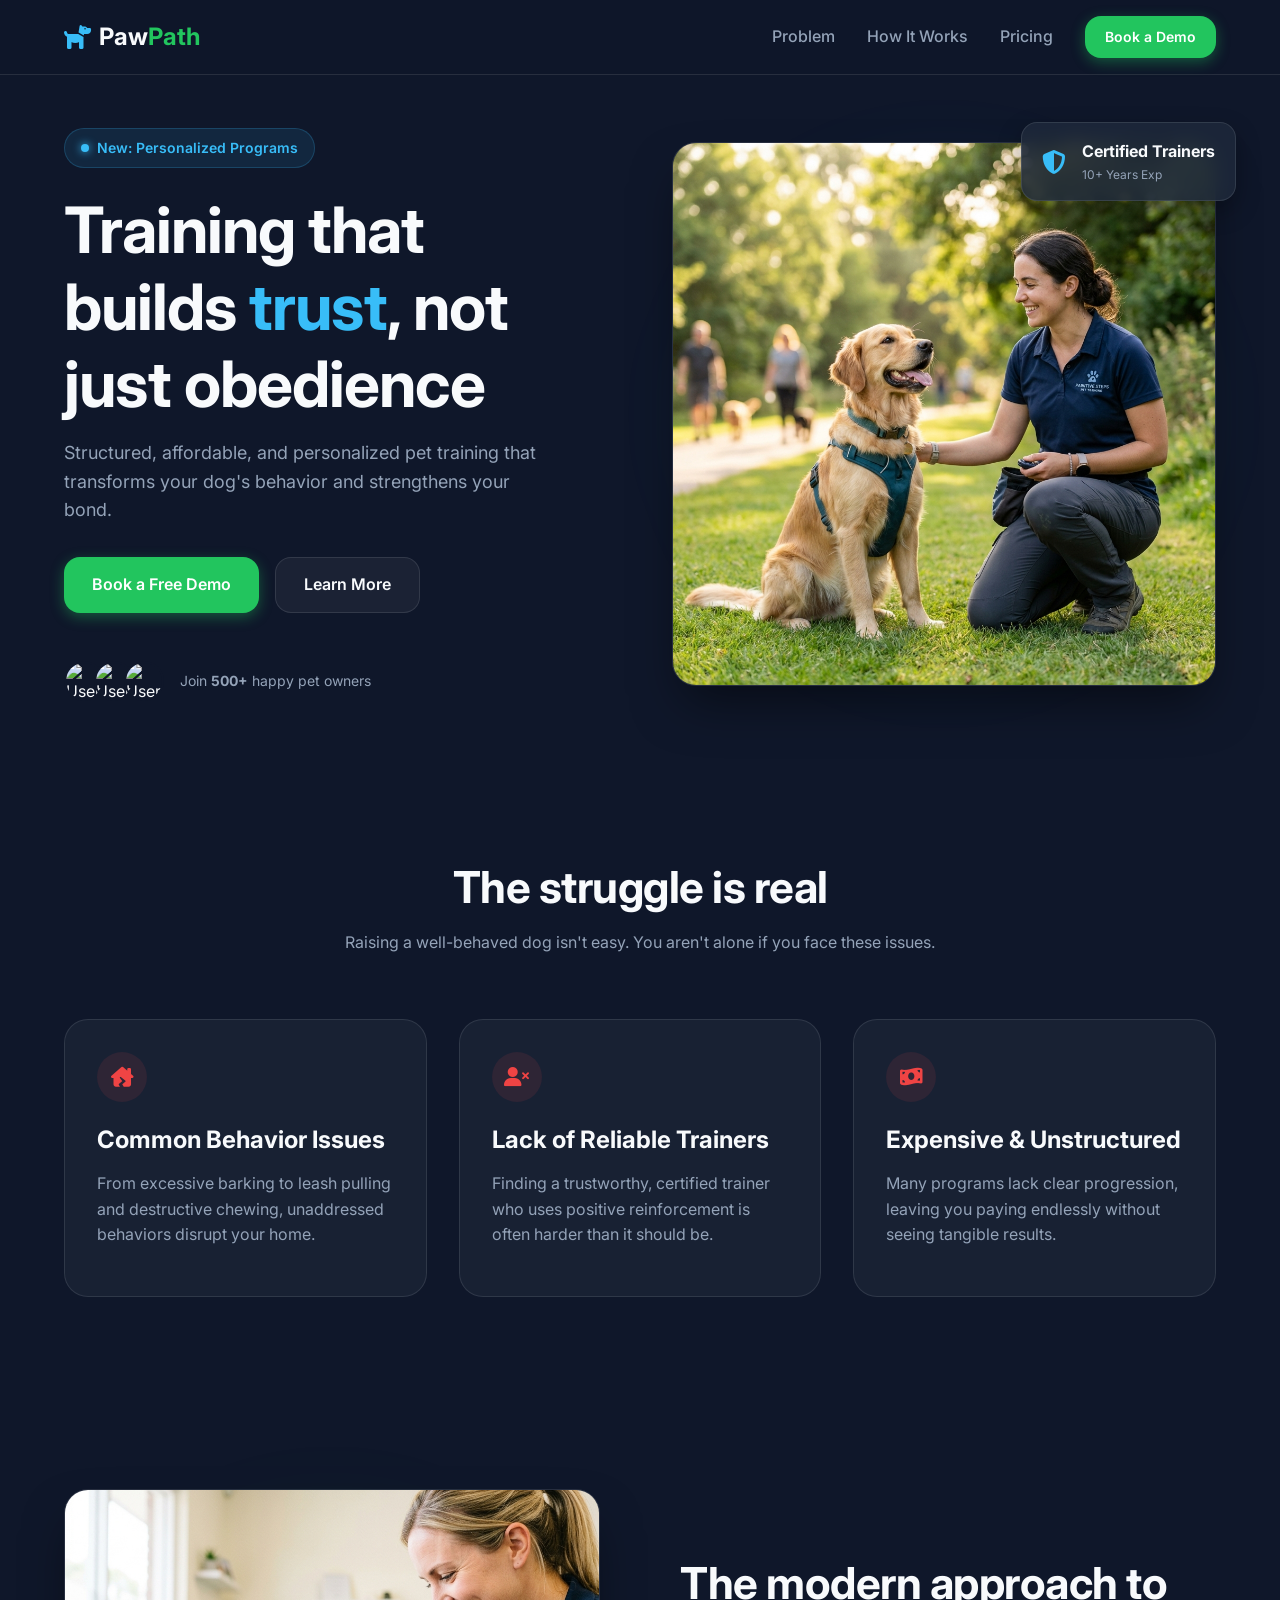
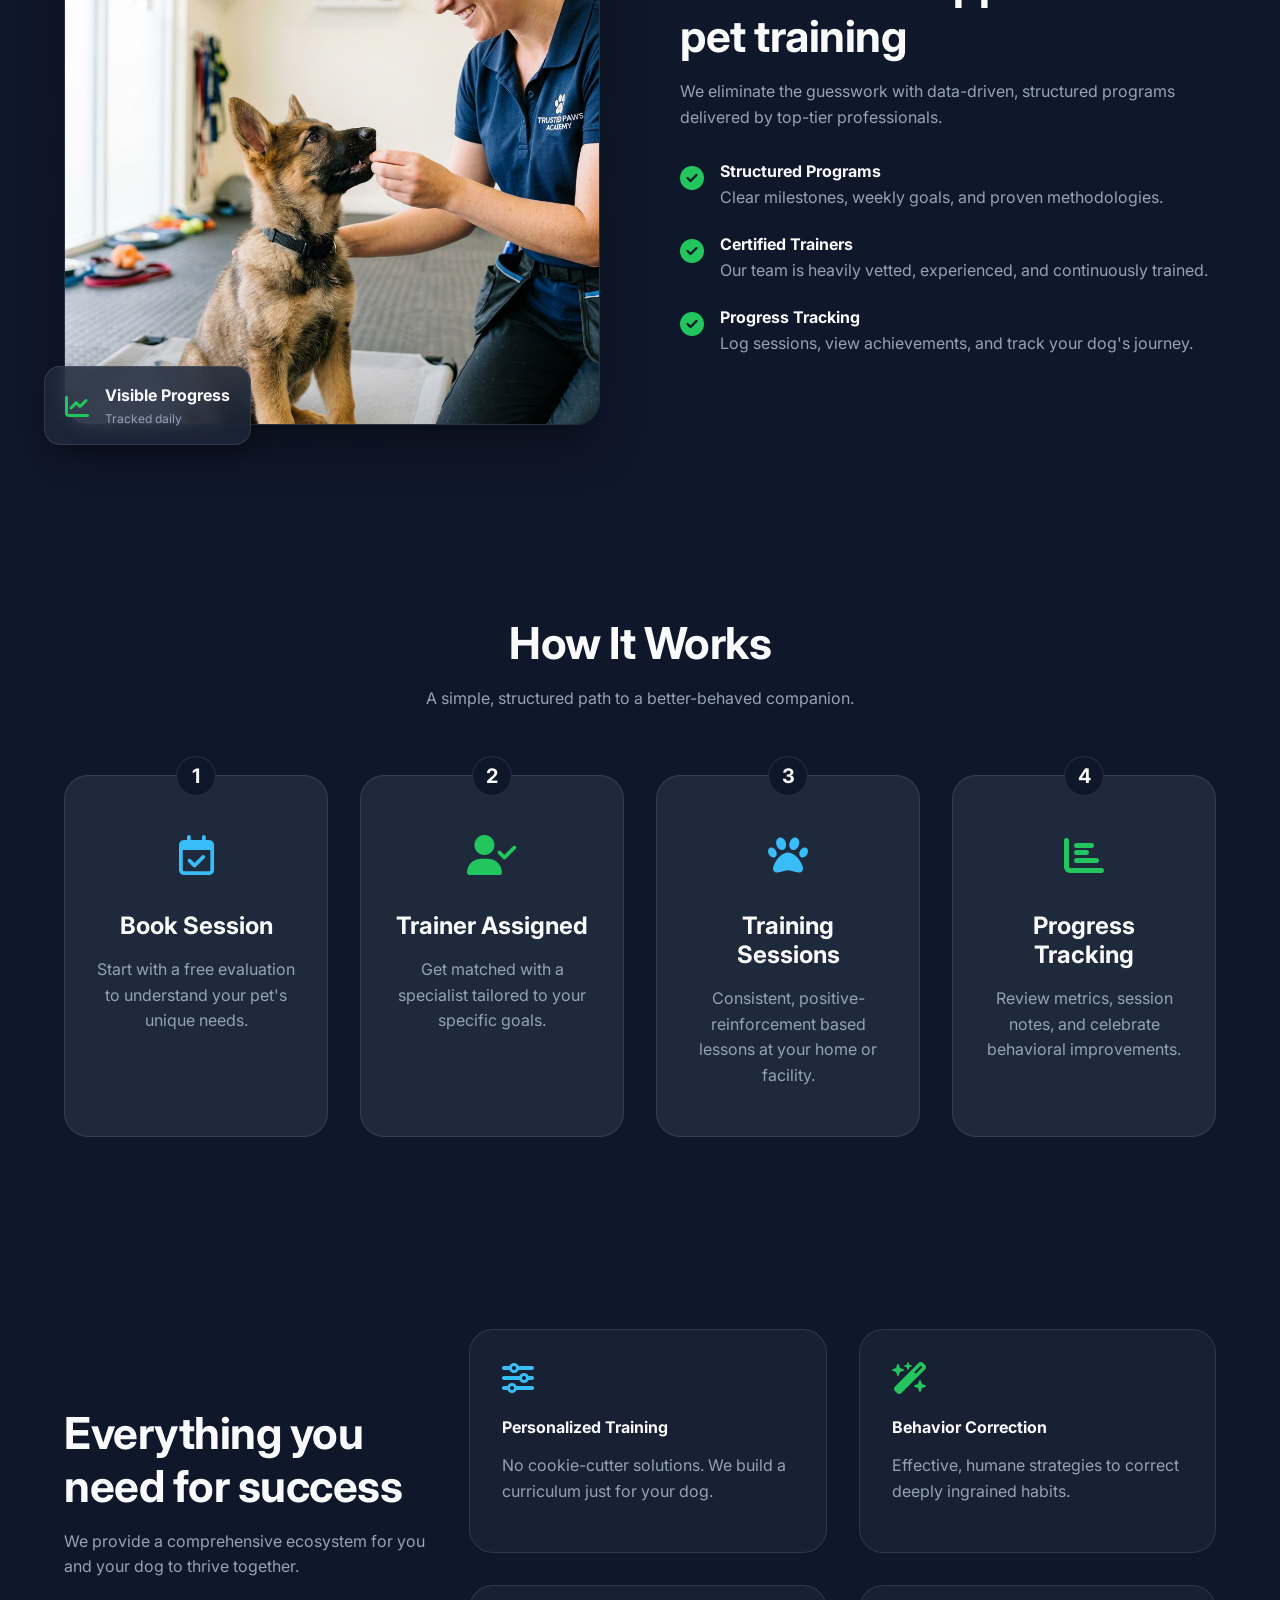
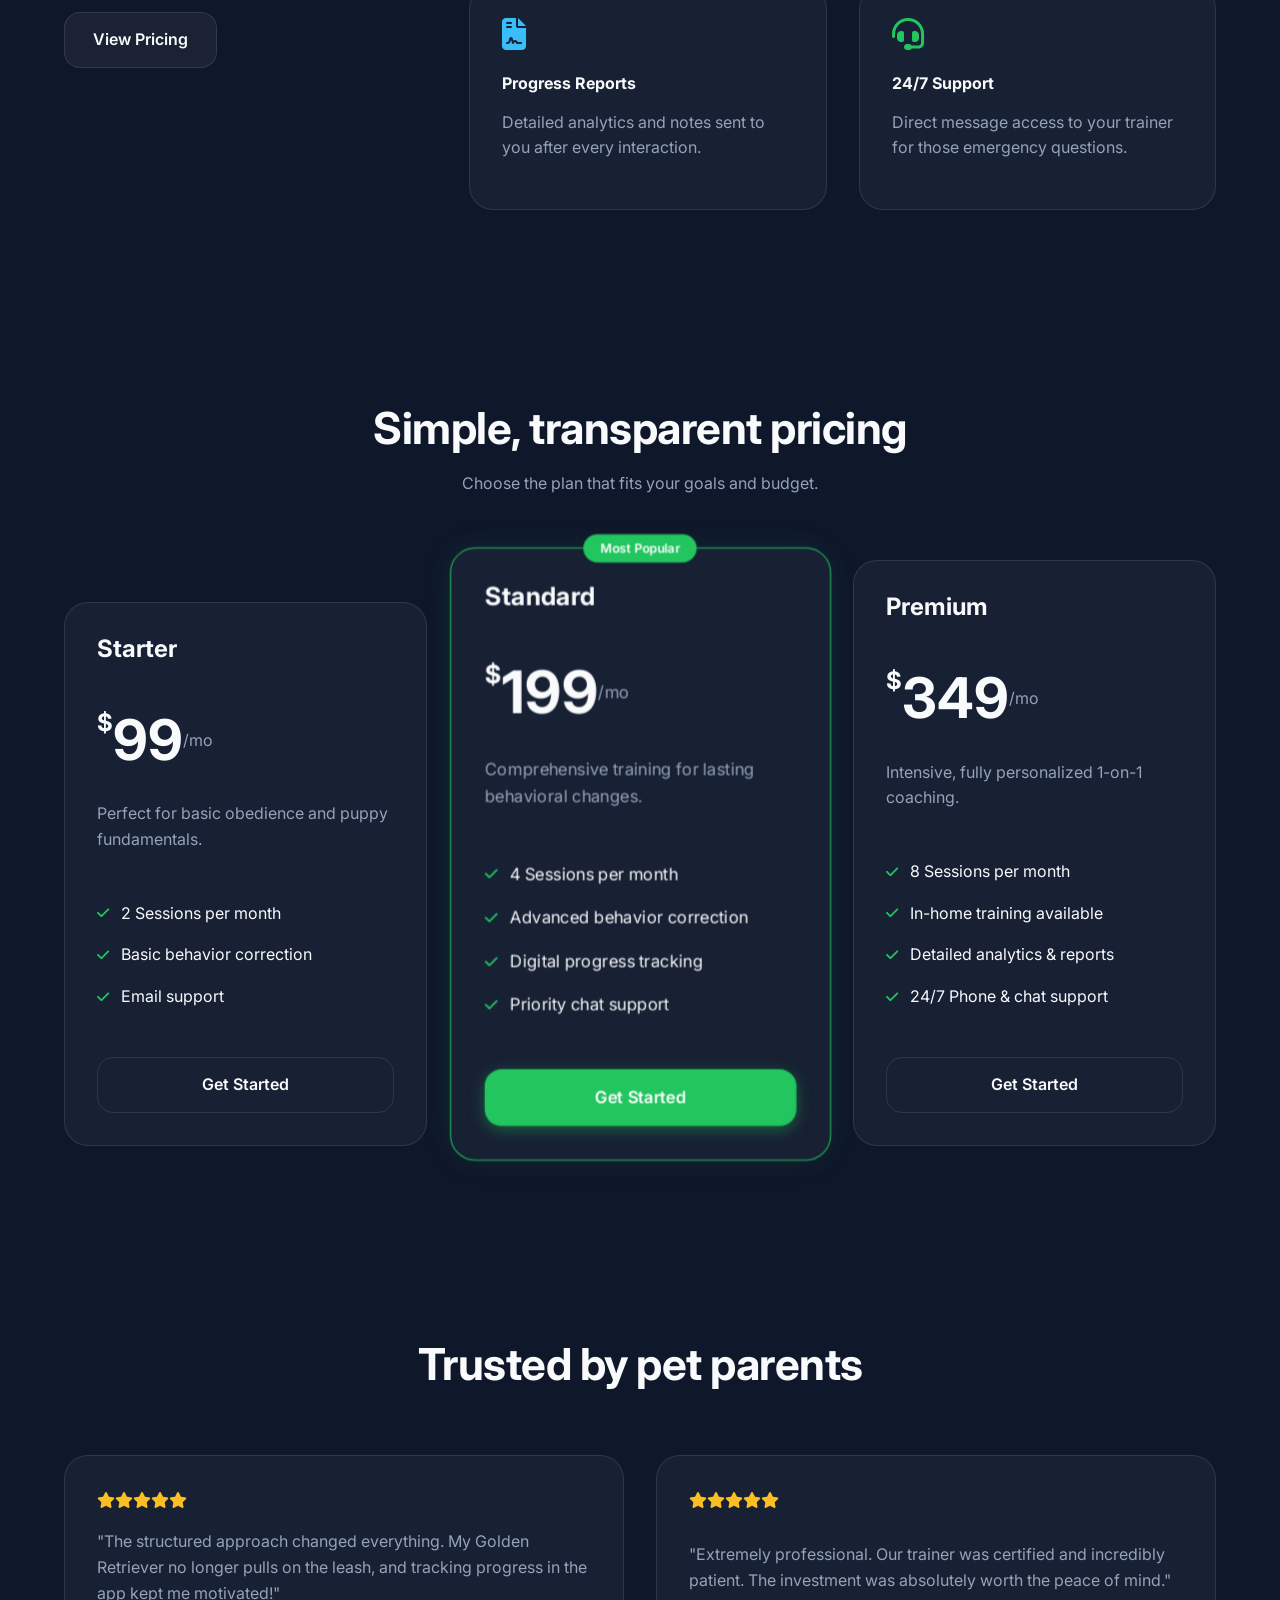
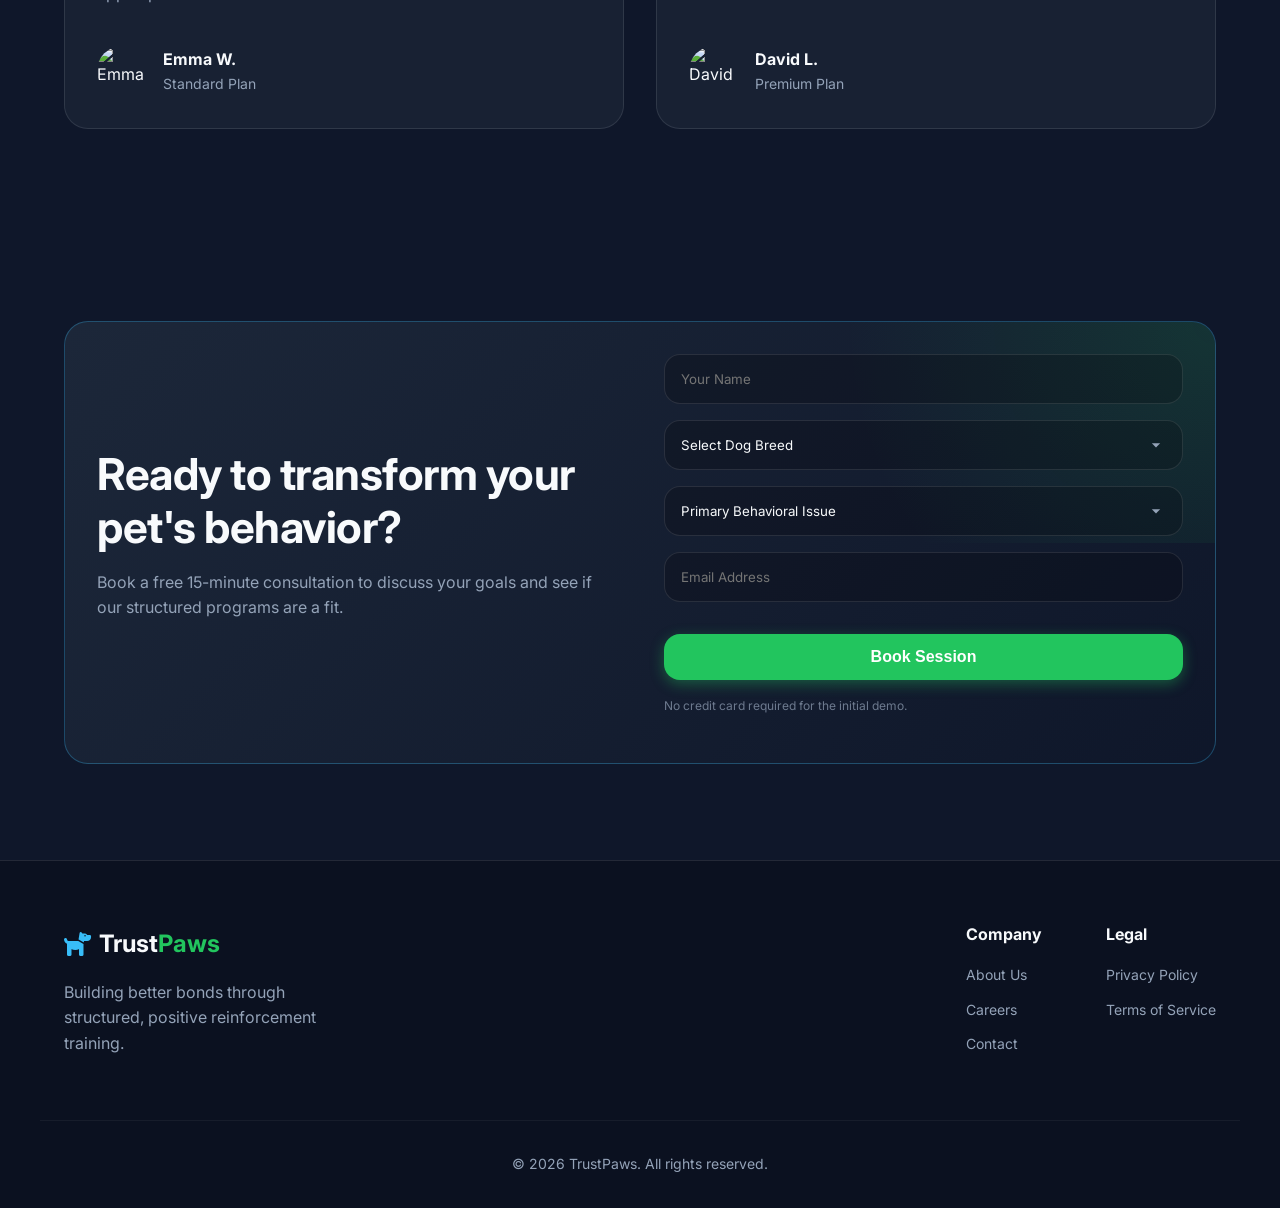
==== commit 3bffcec4: "Update index.html" ====
--- a/index.html
+++ b/index.html
@@ -25,7 +25,7 @@
         <div class="container nav-container">
             <a href="#" class="logo">
                 <i class="fa-solid fa-dog highlight-color"></i>
-                <span>Trust<span class="accent-color">Paws</span></span>
+                <span>Paw<span class="accent-color">Path</span></span>
             </a>
             <div class="nav-links">
                 <a href="#problem">Problem</a>
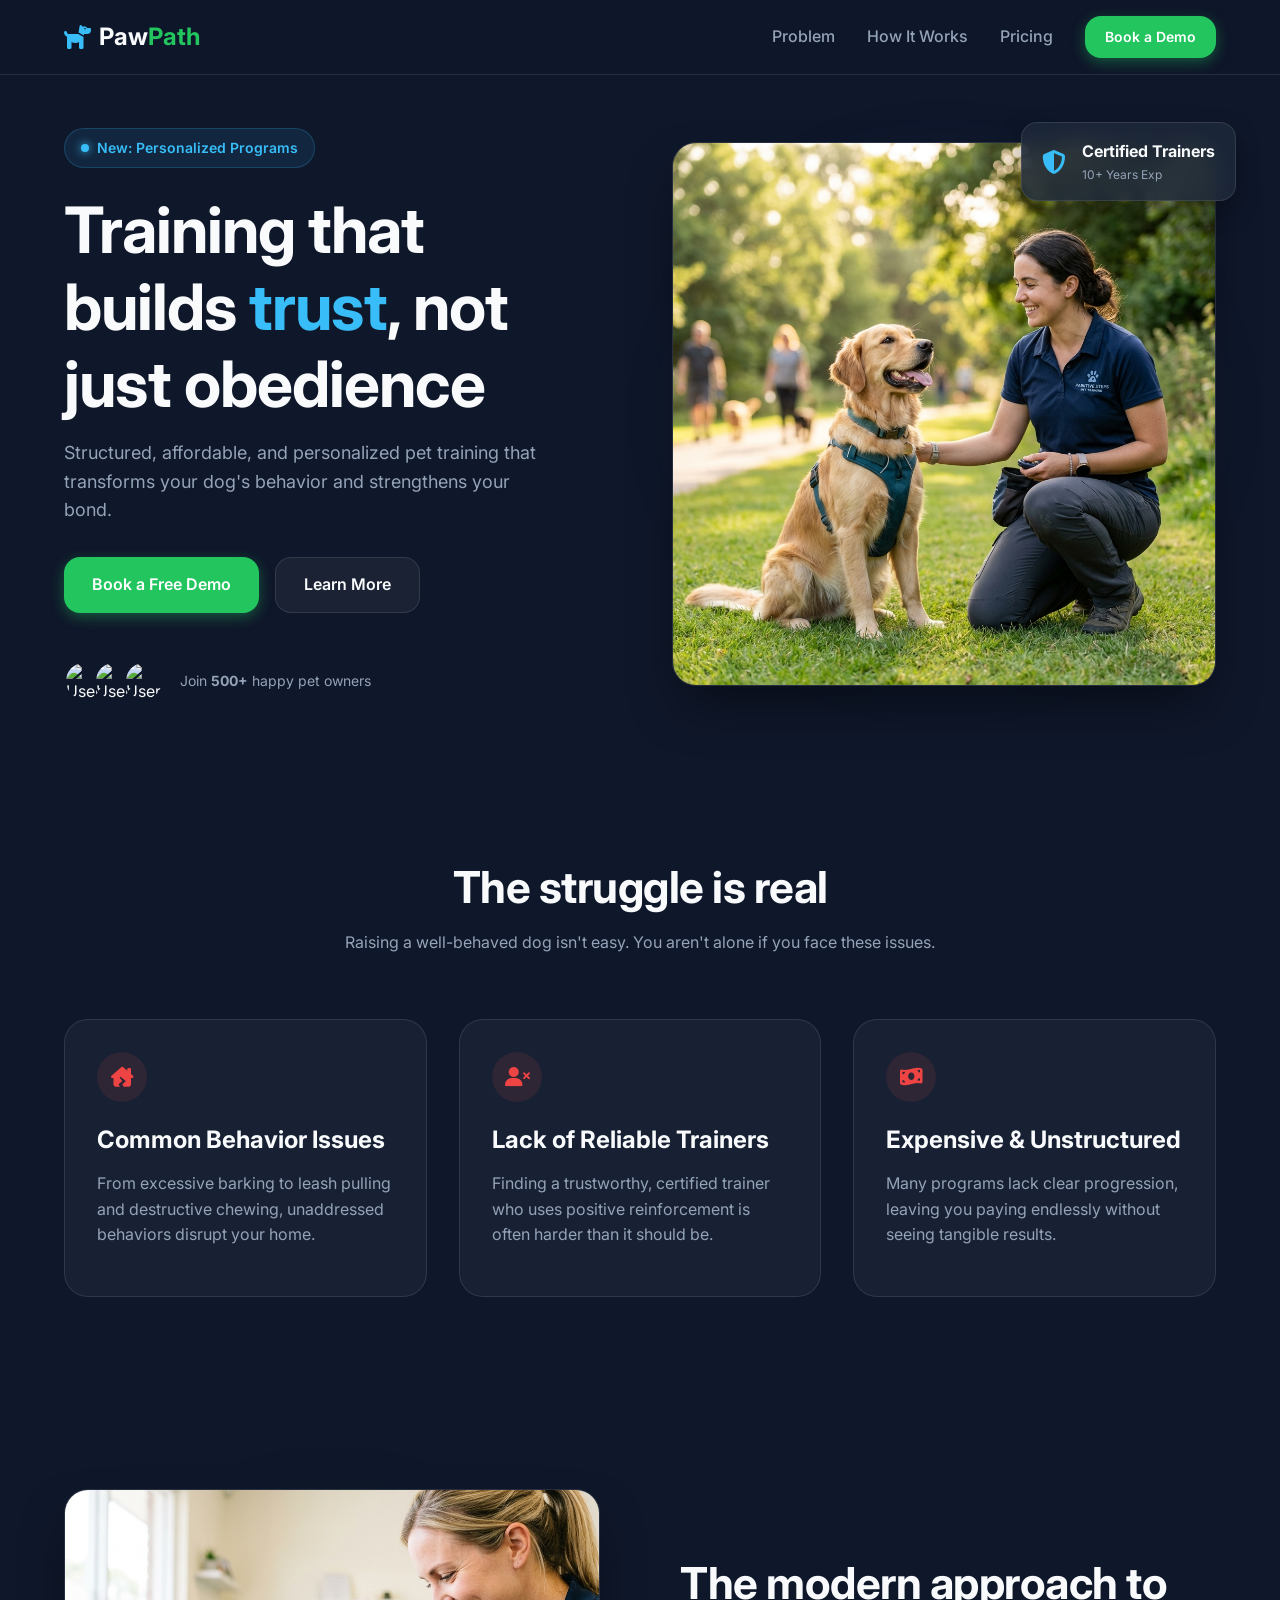
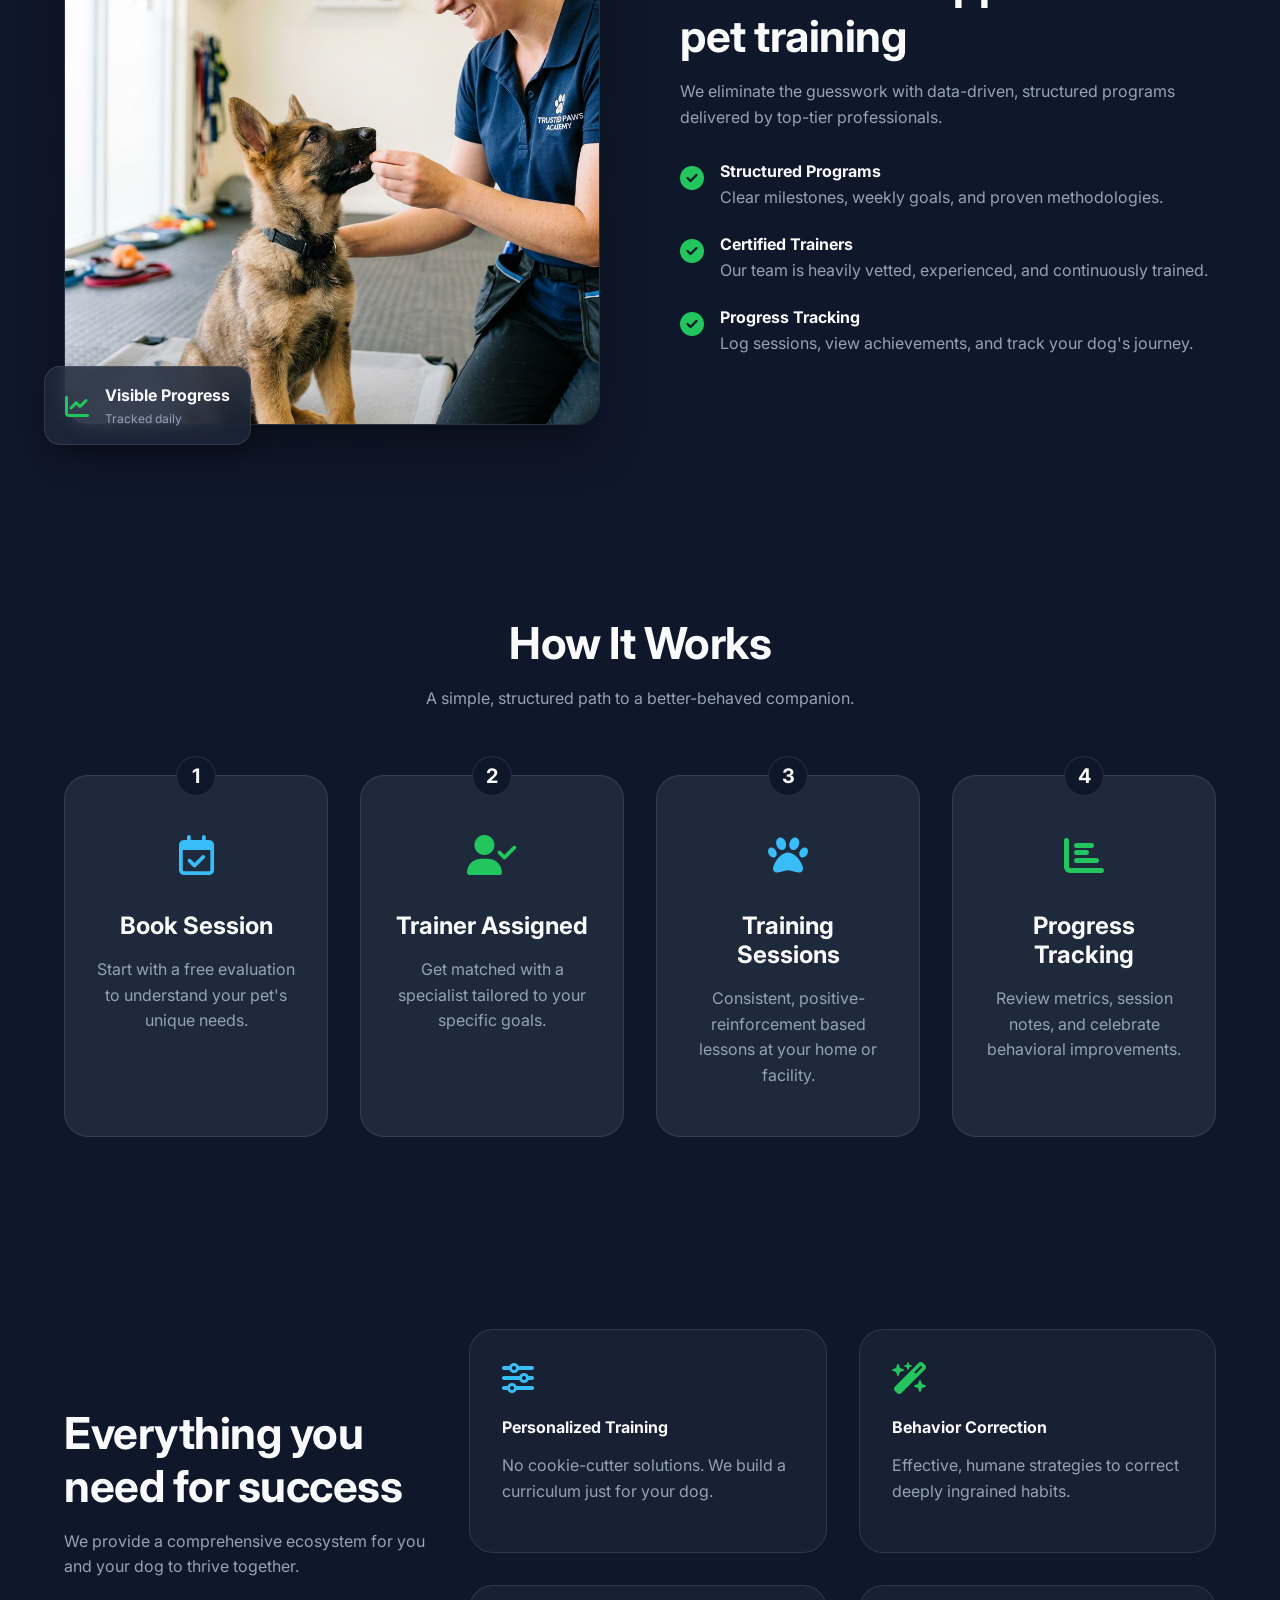
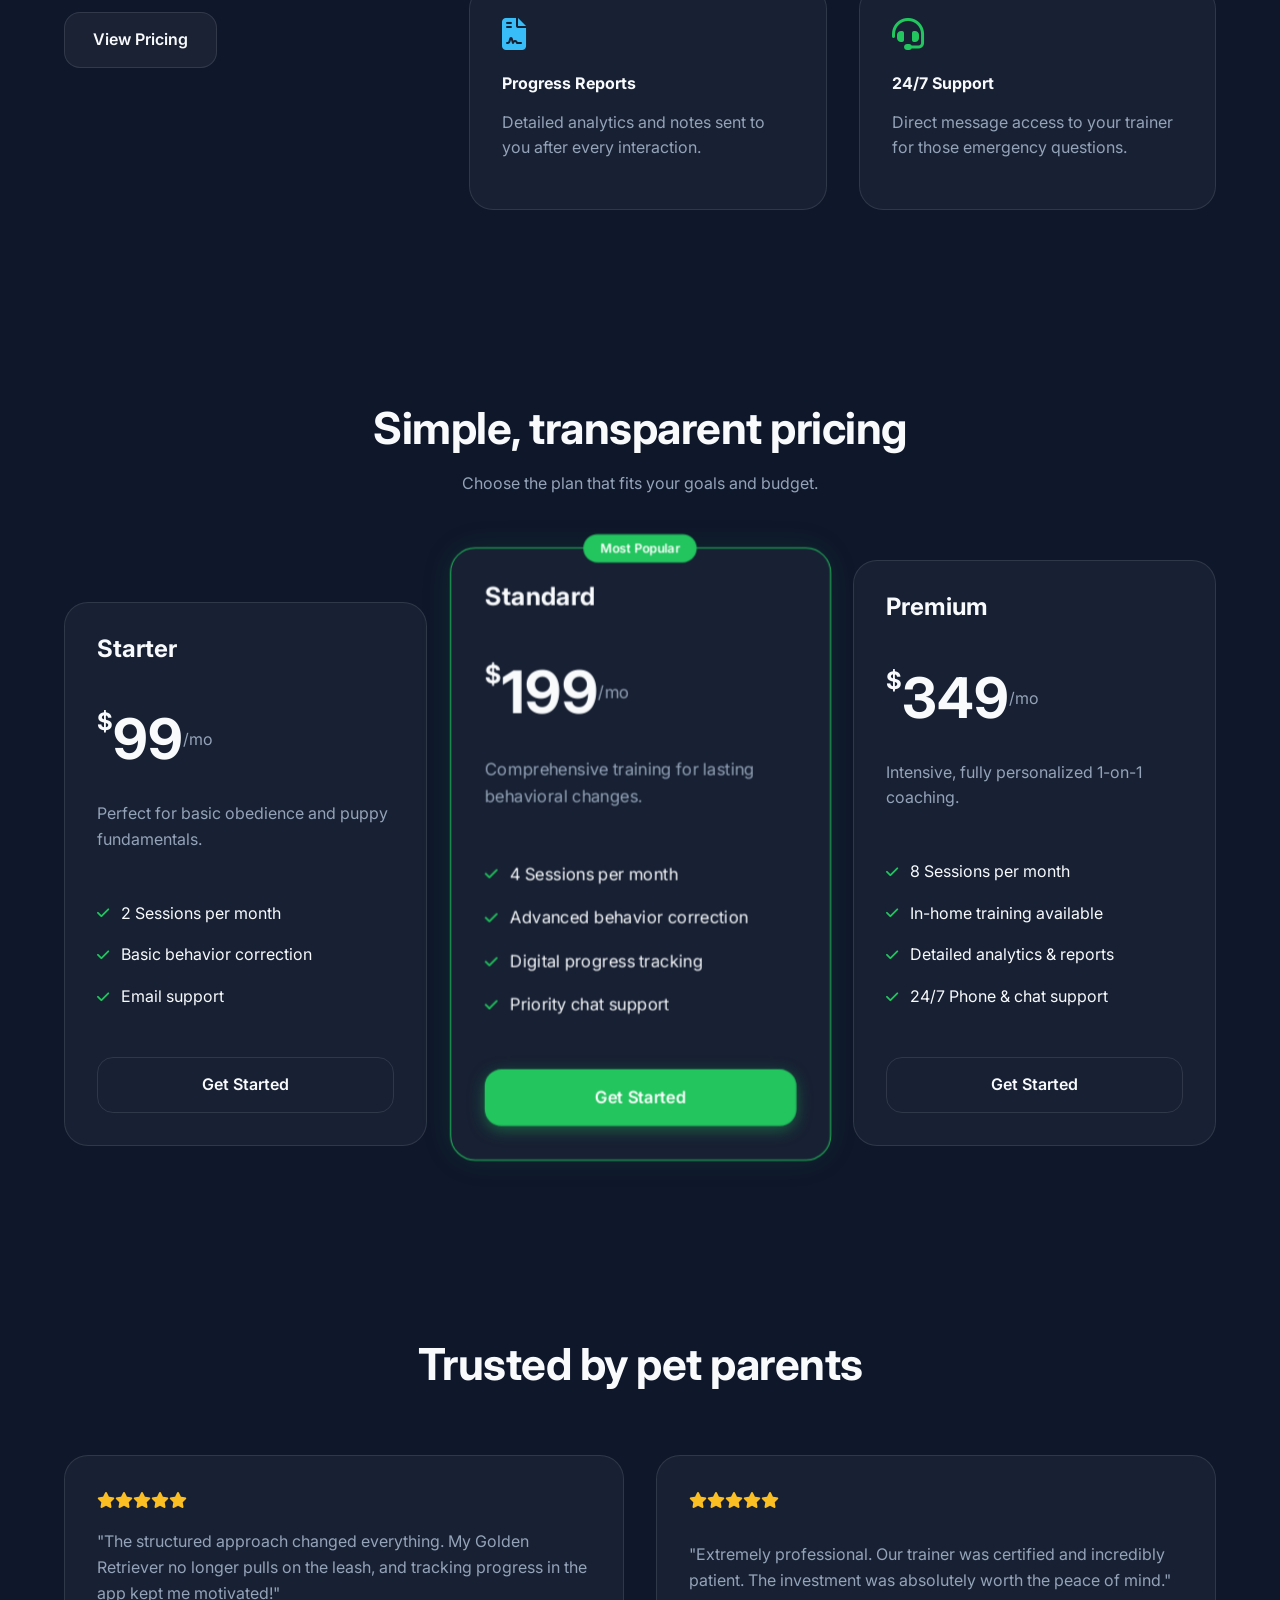
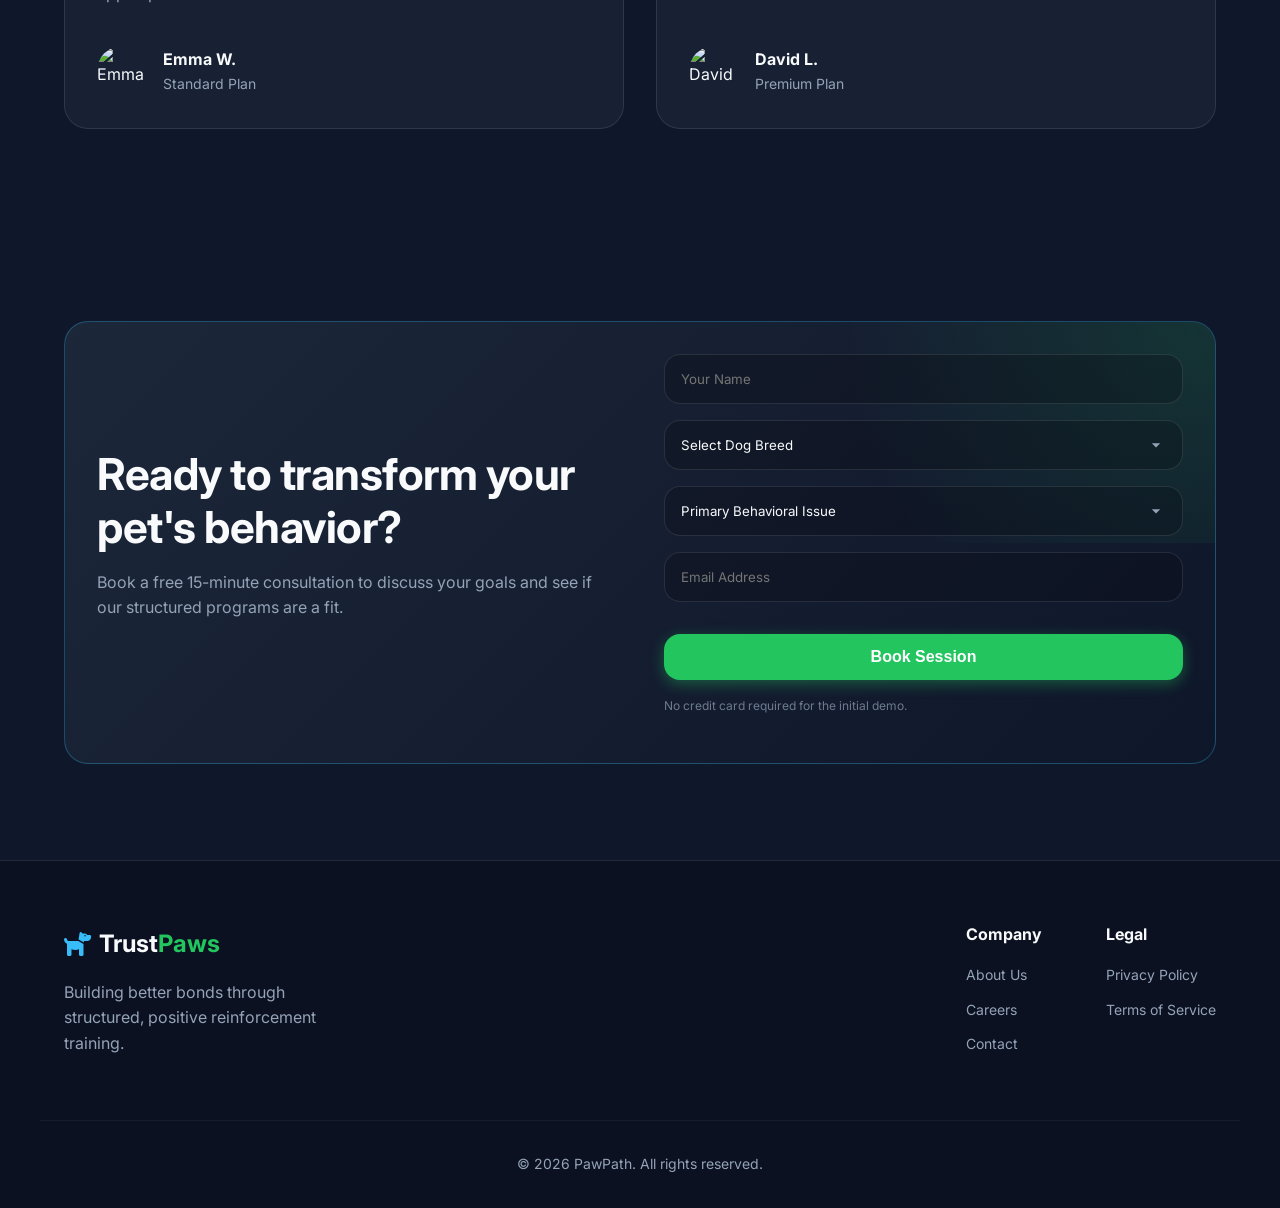
==== commit 595a48a4: "Update index.html" ====
--- a/index.html
+++ b/index.html
@@ -376,7 +376,7 @@
             </div>
         </div>
         <div class="container text-center separator">
-            <p class="copyright">&copy; 2026 TrustPaws. All rights reserved.</p>
+            <p class="copyright">&copy; 2026 PawPath. All rights reserved.</p>
         </div>
     </footer>
 
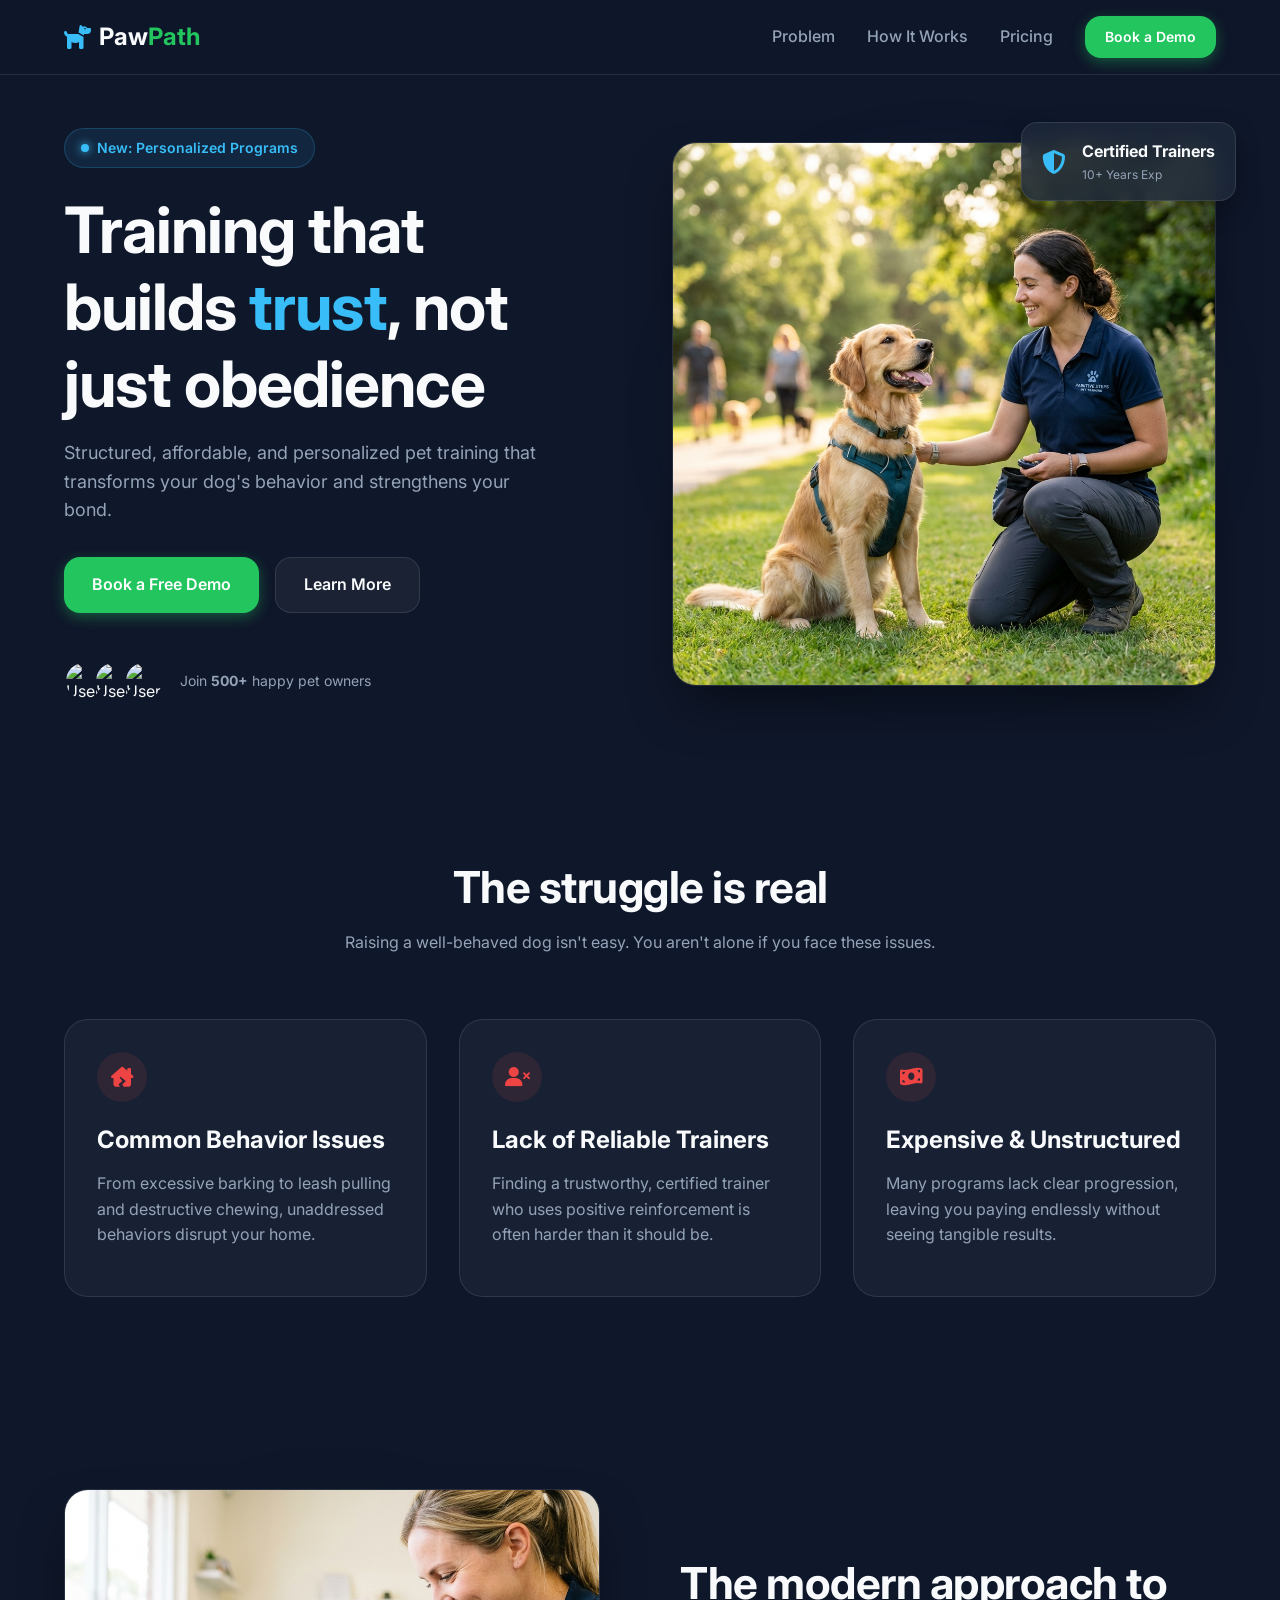
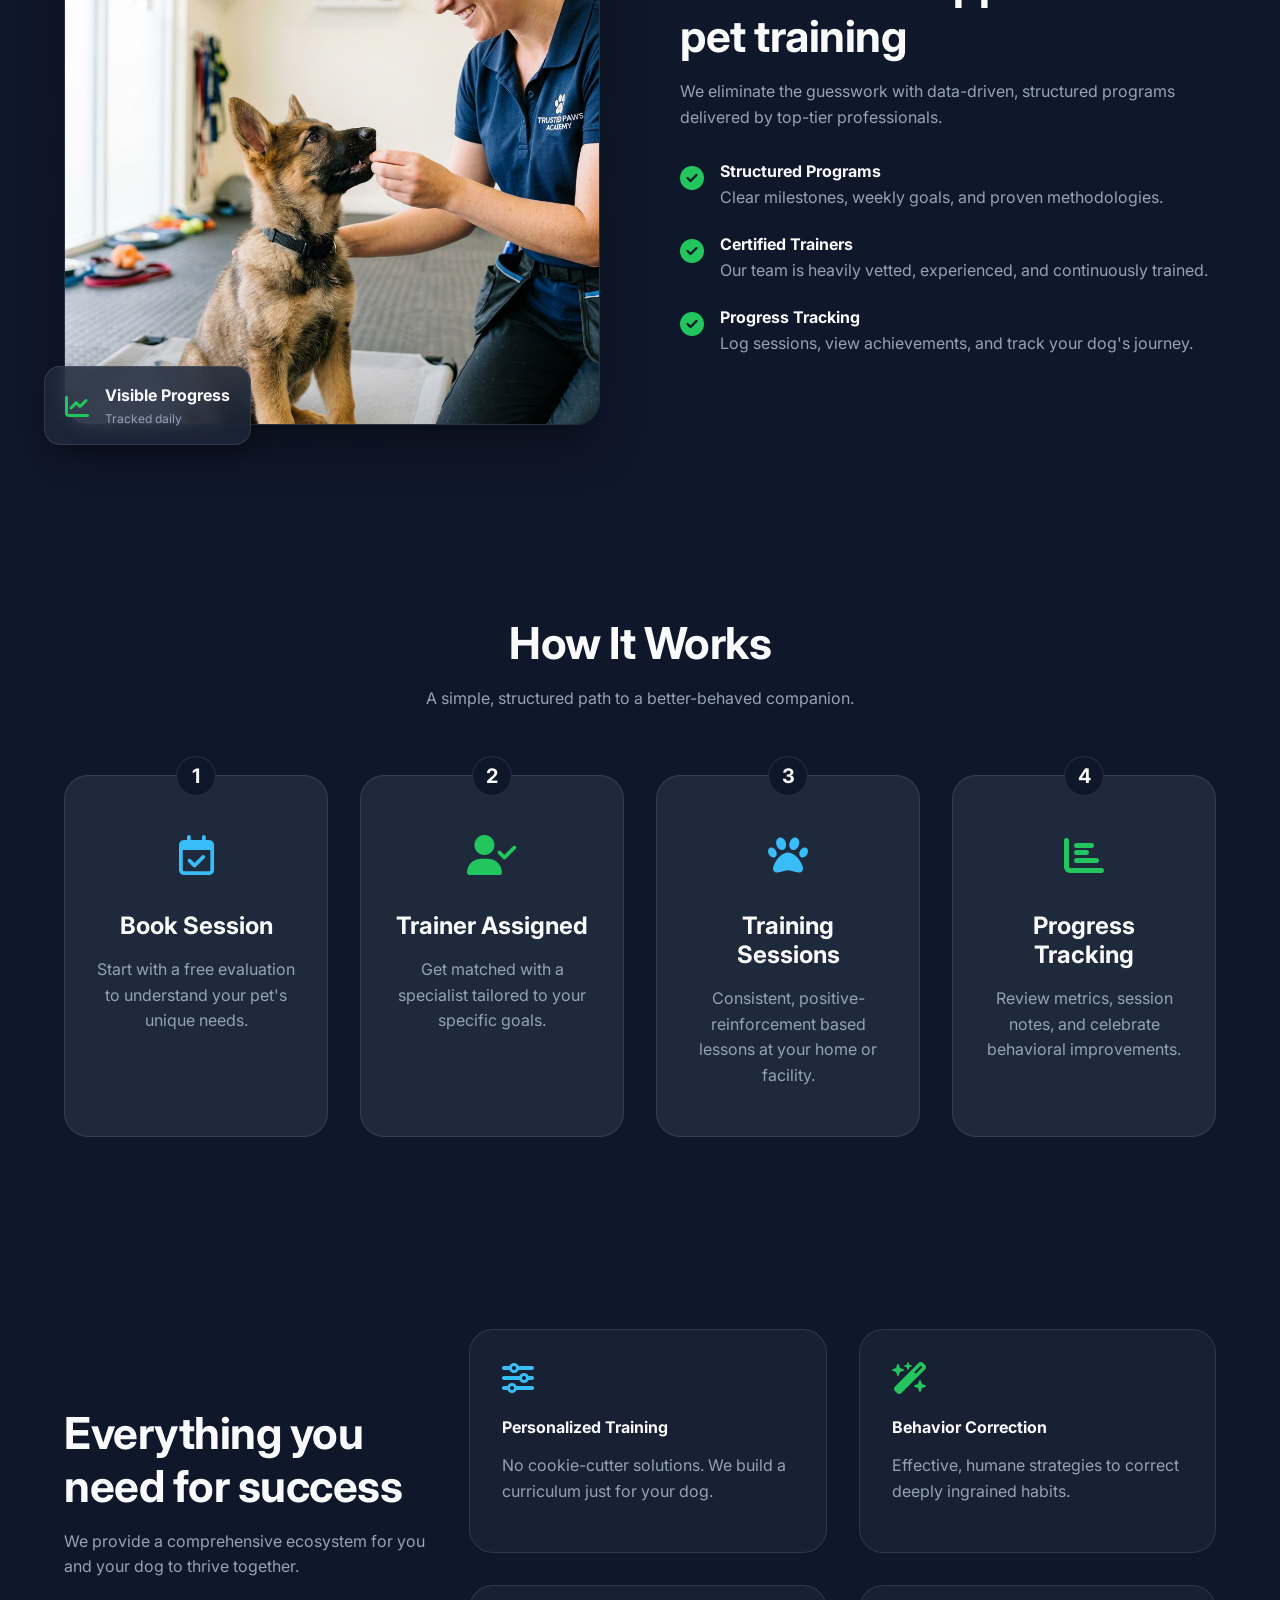
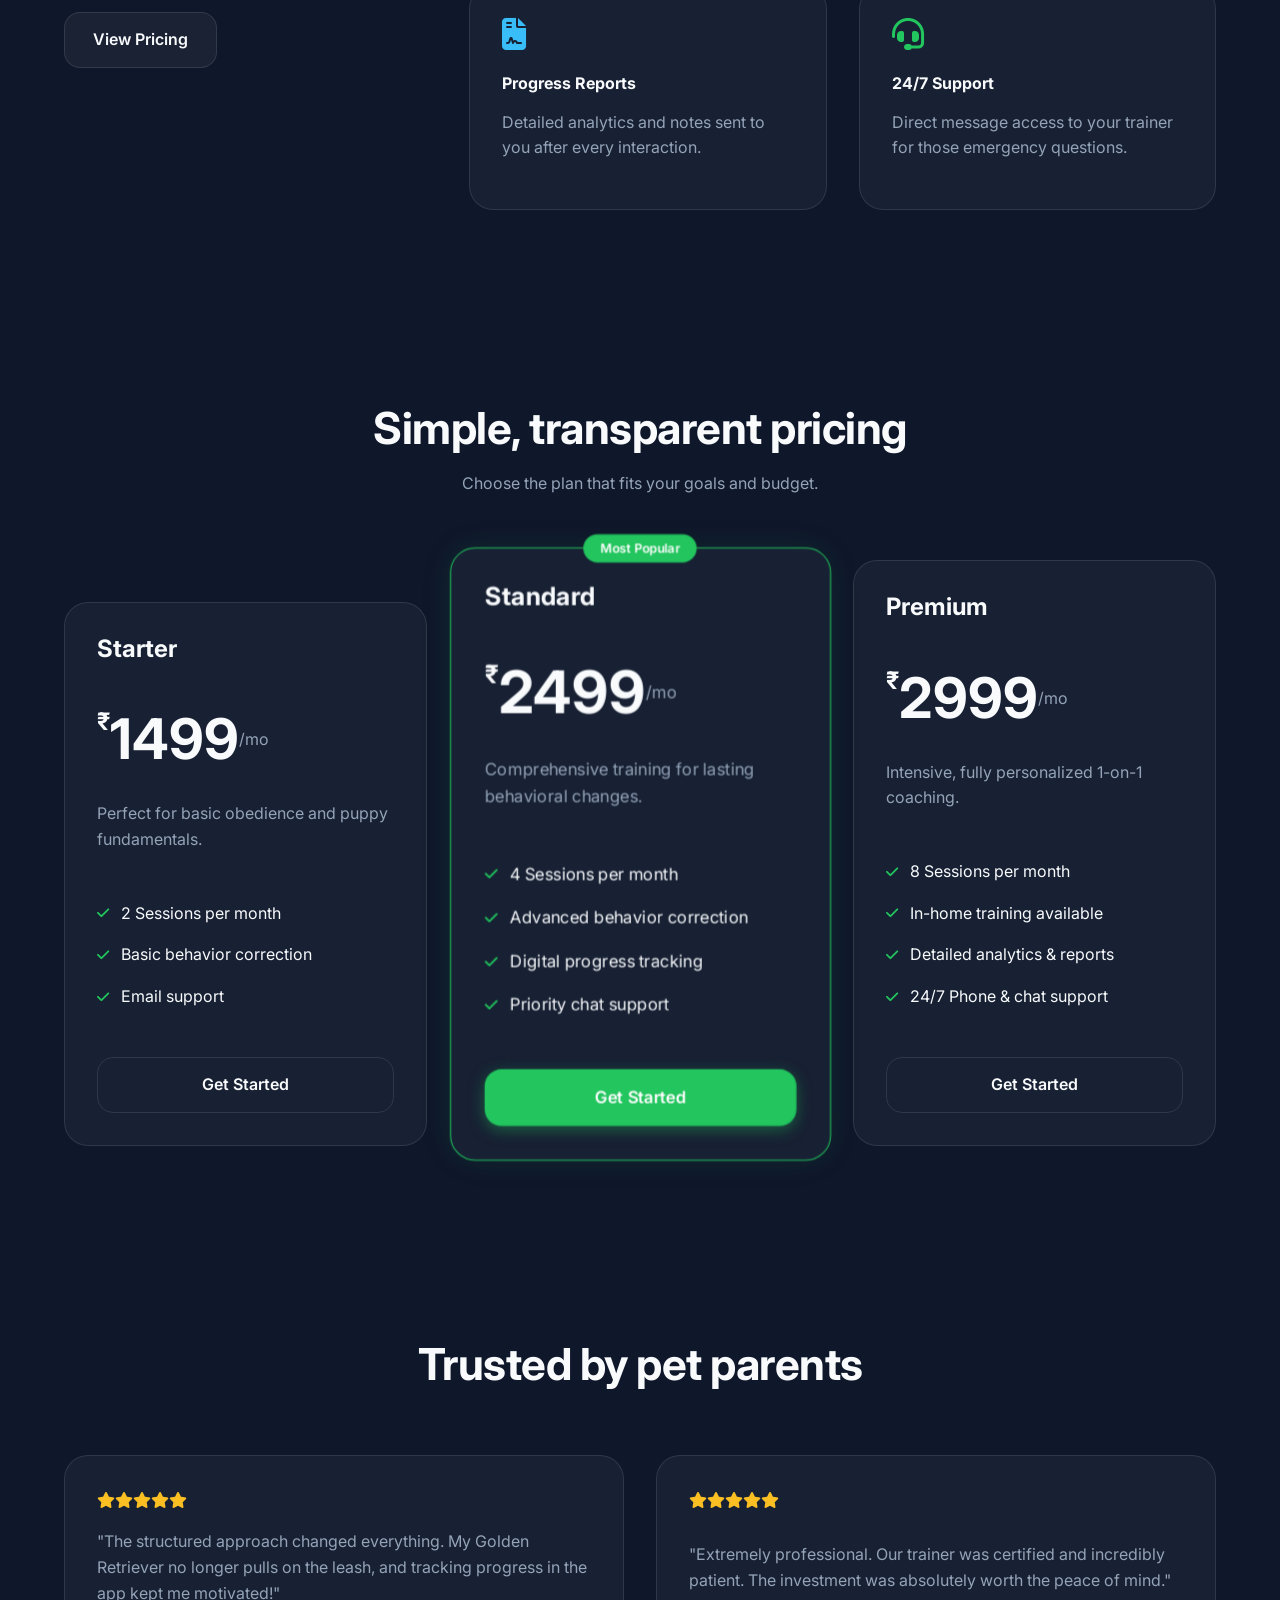
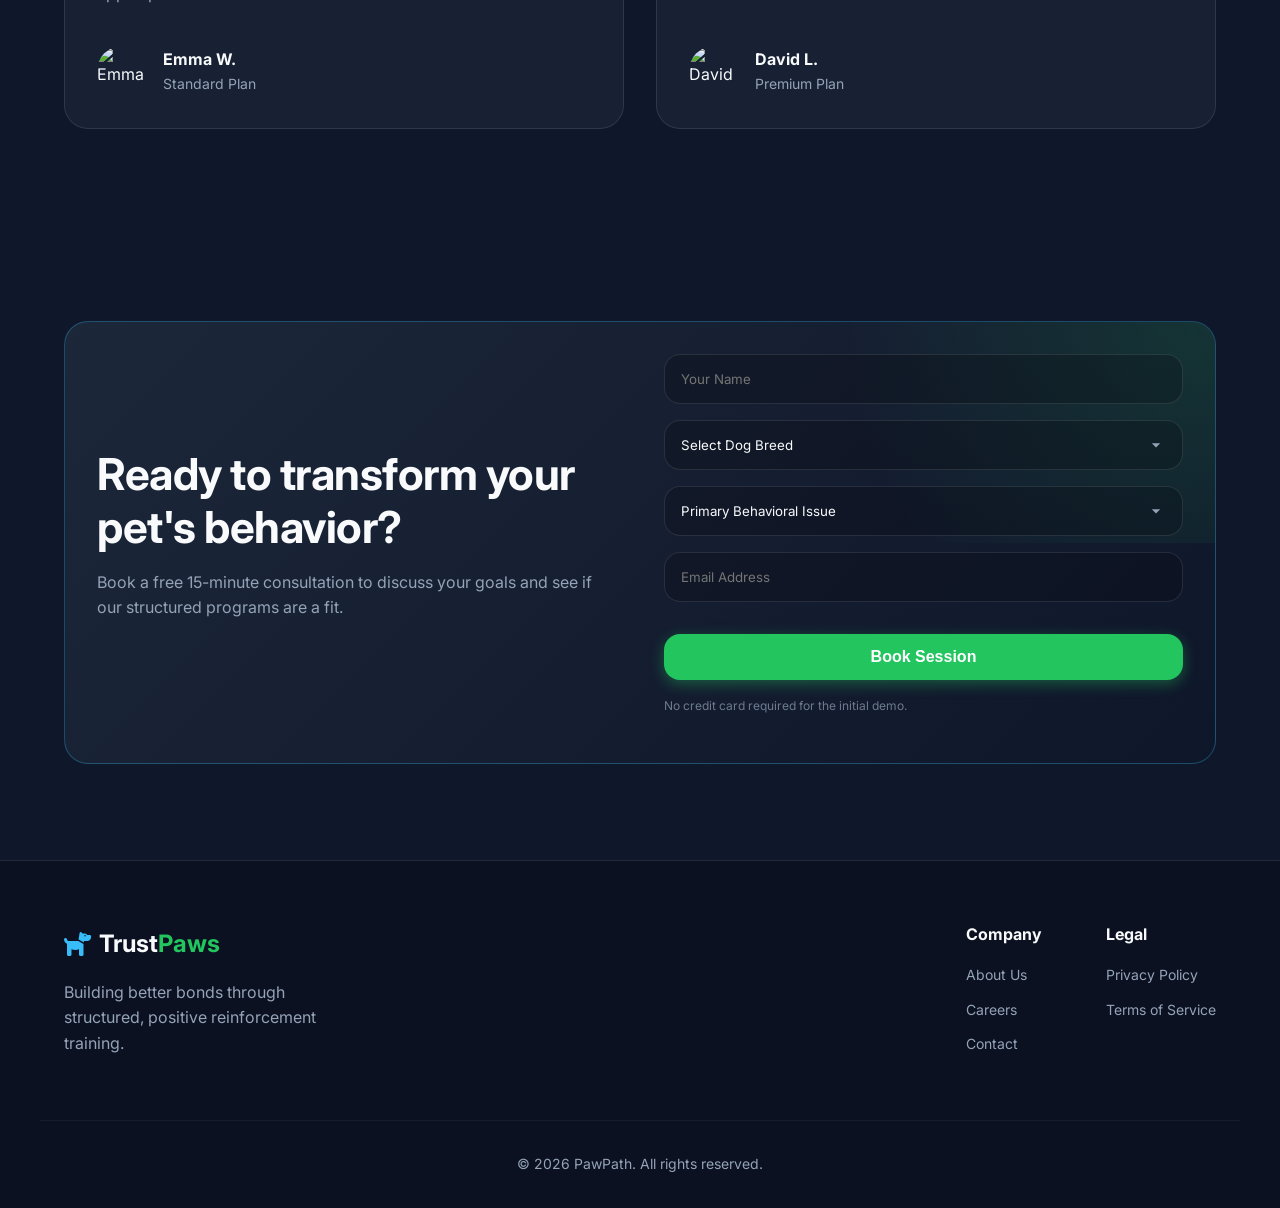
==== commit 6859ef2a: "Update index.html" ====
--- a/index.html
+++ b/index.html
@@ -234,7 +234,7 @@
                 <div class="card pricing-card">
                     <h3>Starter</h3>
                     <div class="price">
-                        <span>$</span>99<span>/mo</span>
+                        <span>₹</span>1499<span>/mo</span>
                     </div>
                     <p class="pricing-desc">Perfect for basic obedience and puppy fundamentals.</p>
                     <ul class="pricing-features">
@@ -249,7 +249,7 @@
                     <div class="popular-badge">Most Popular</div>
                     <h3>Standard</h3>
                     <div class="price">
-                        <span>$</span>199<span>/mo</span>
+                        <span>₹</span>2499<span>/mo</span>
                     </div>
                     <p class="pricing-desc">Comprehensive training for lasting behavioral changes.</p>
                     <ul class="pricing-features">
@@ -264,7 +264,7 @@
                 <div class="card pricing-card">
                     <h3>Premium</h3>
                     <div class="price">
-                        <span>$</span>349<span>/mo</span>
+                        <span>₹</span>2999<span>/mo</span>
                     </div>
                     <p class="pricing-desc">Intensive, fully personalized 1-on-1 coaching.</p>
                     <ul class="pricing-features">
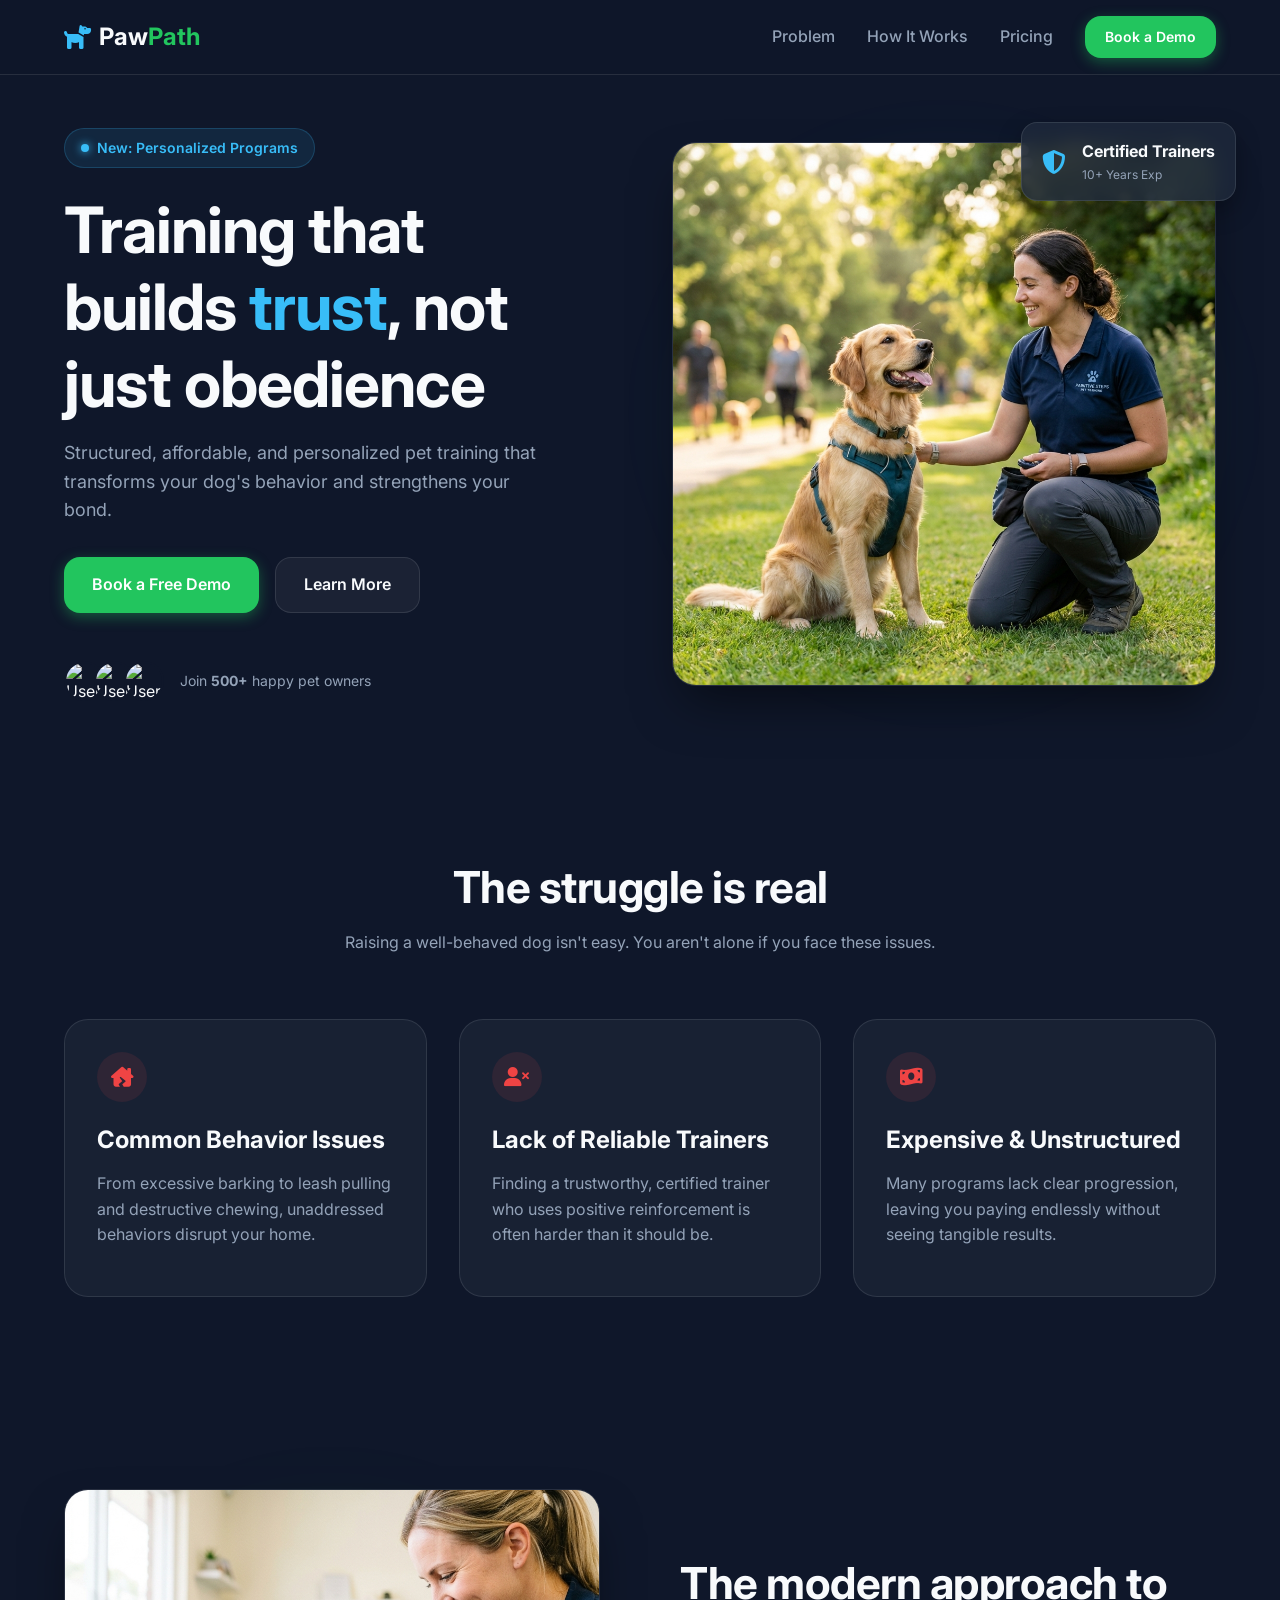
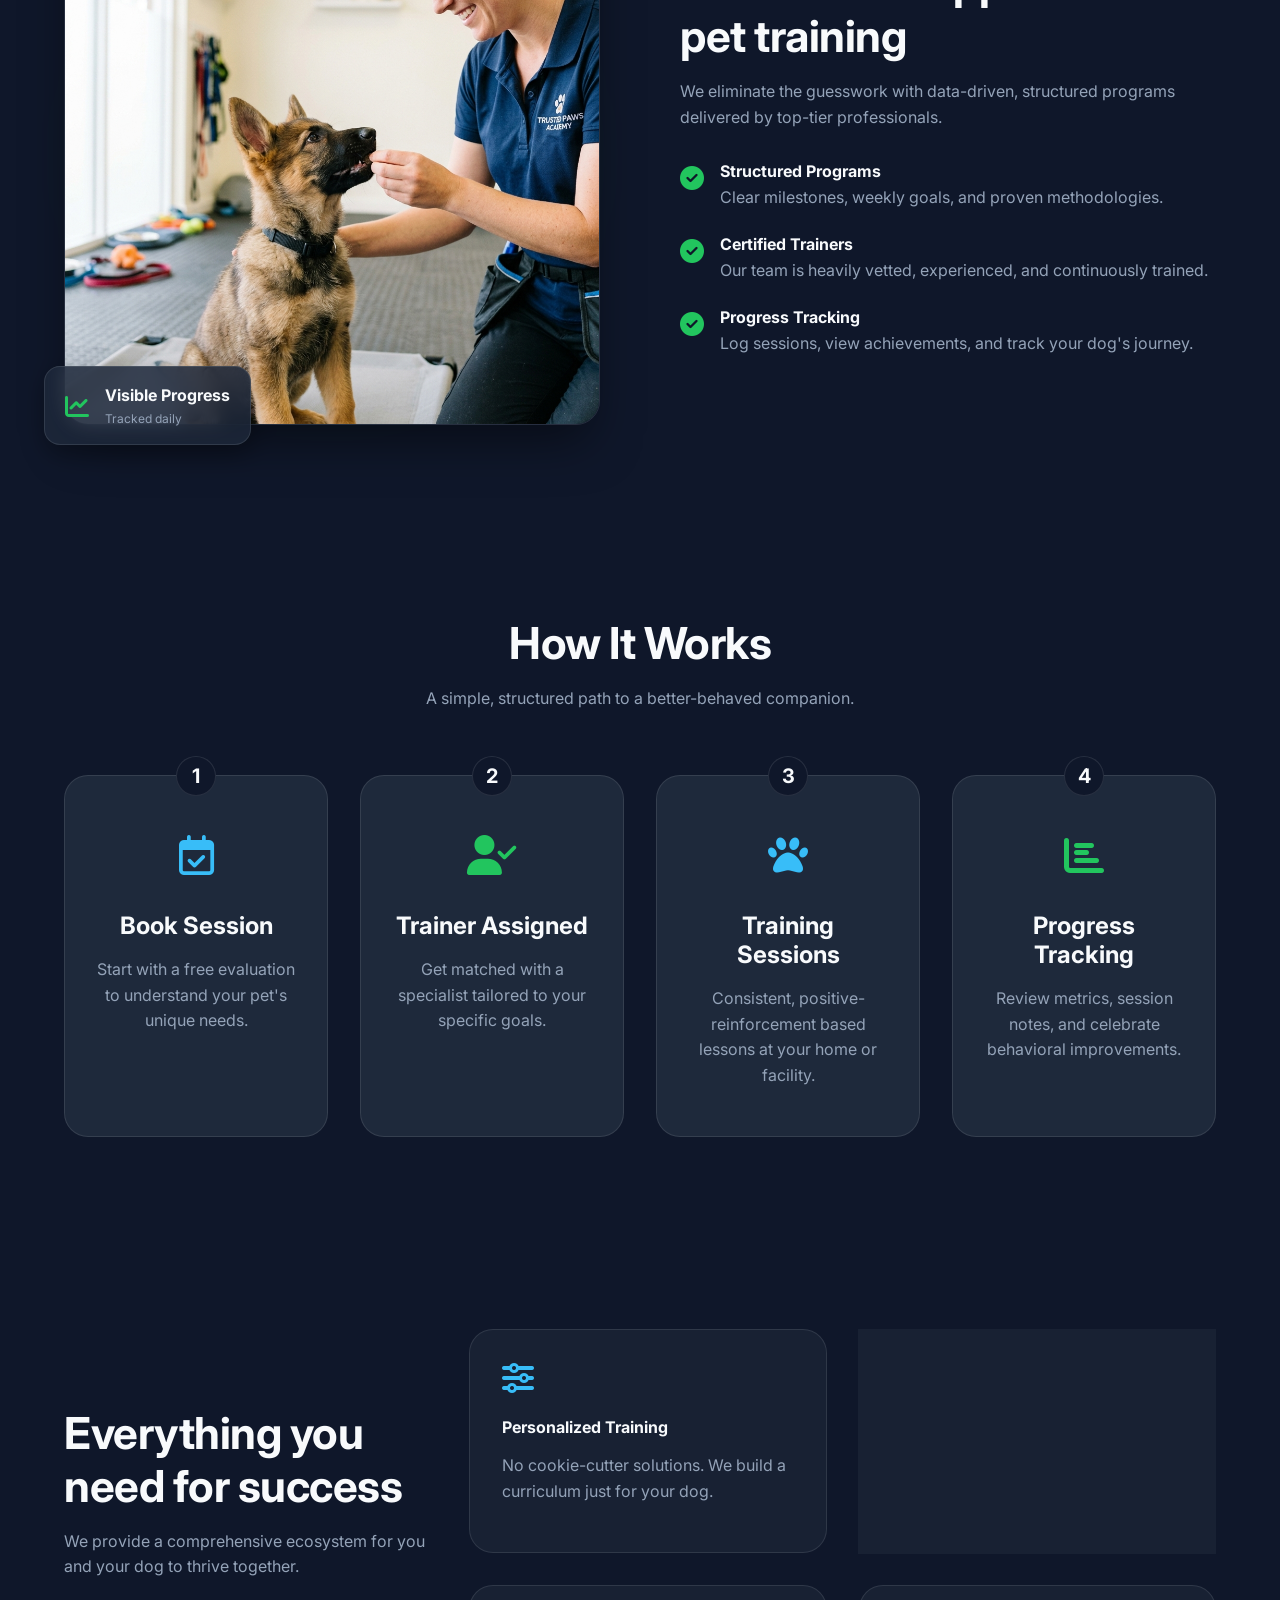
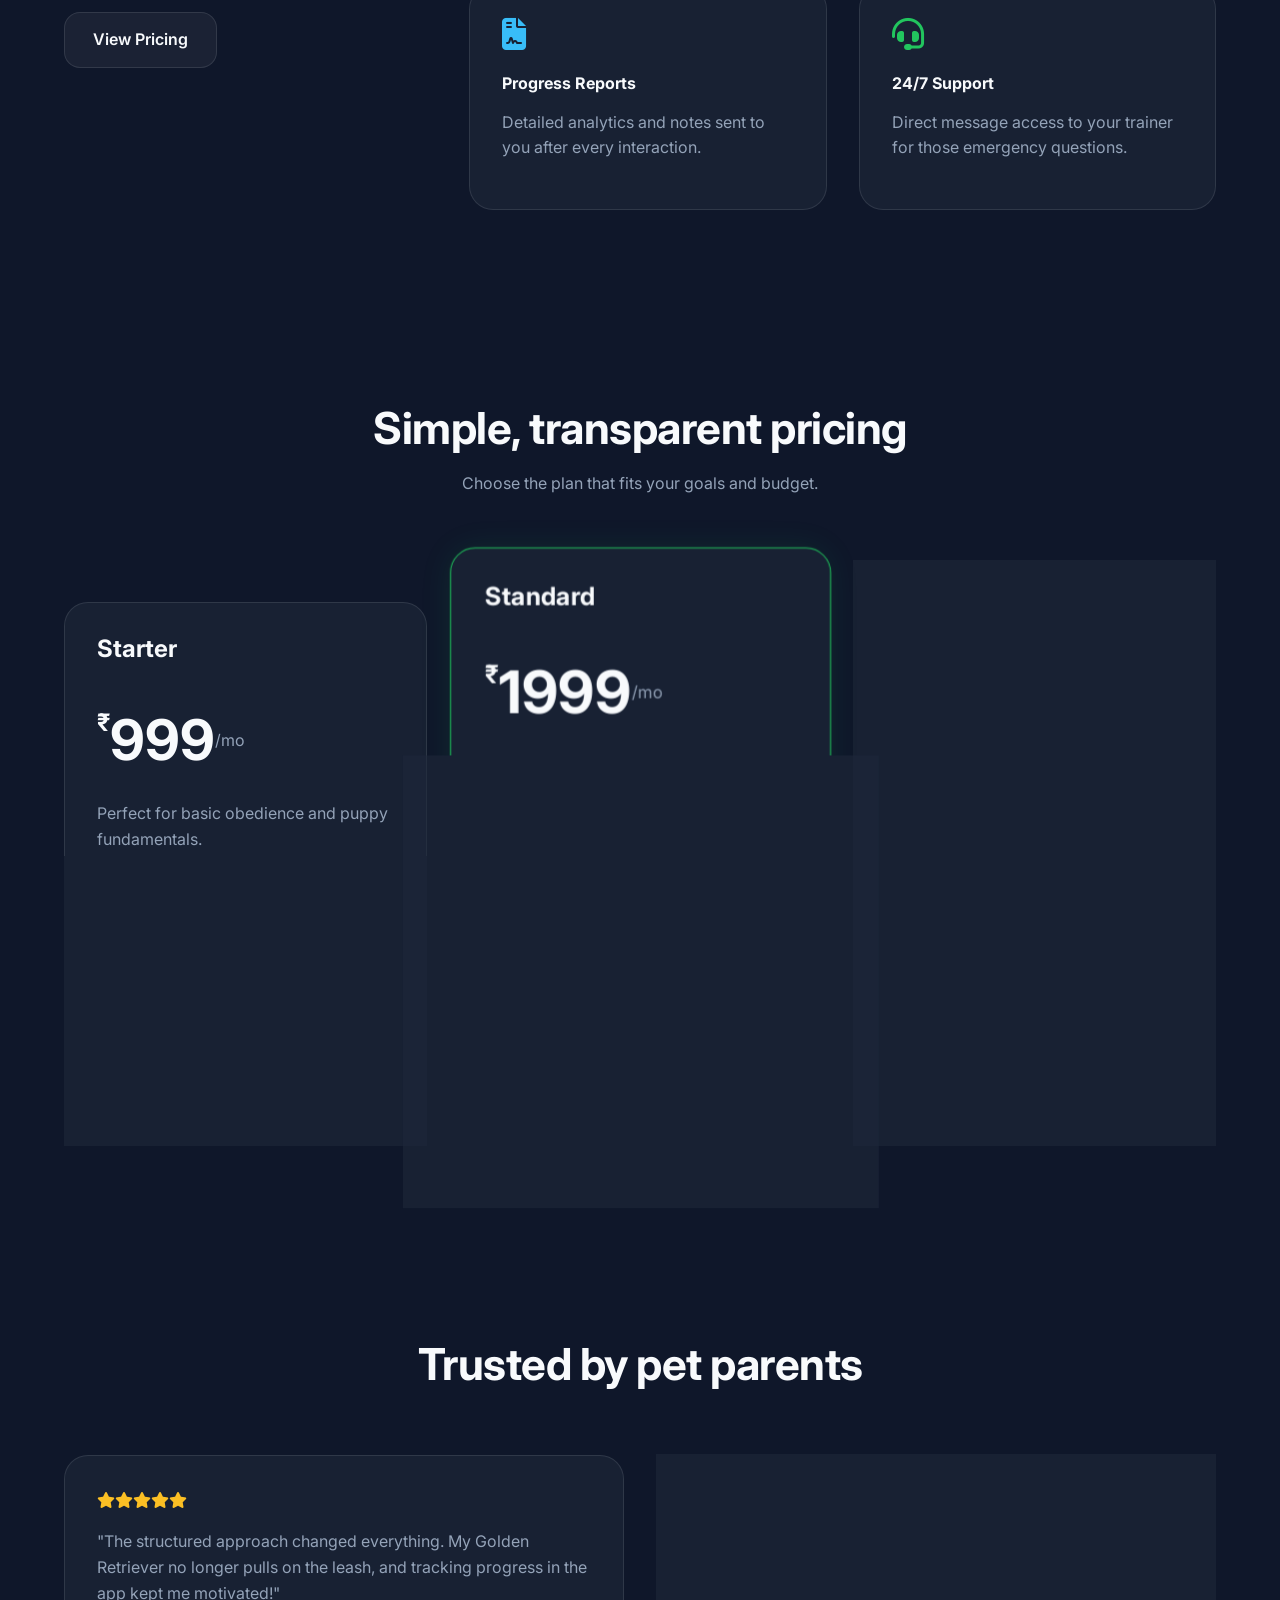
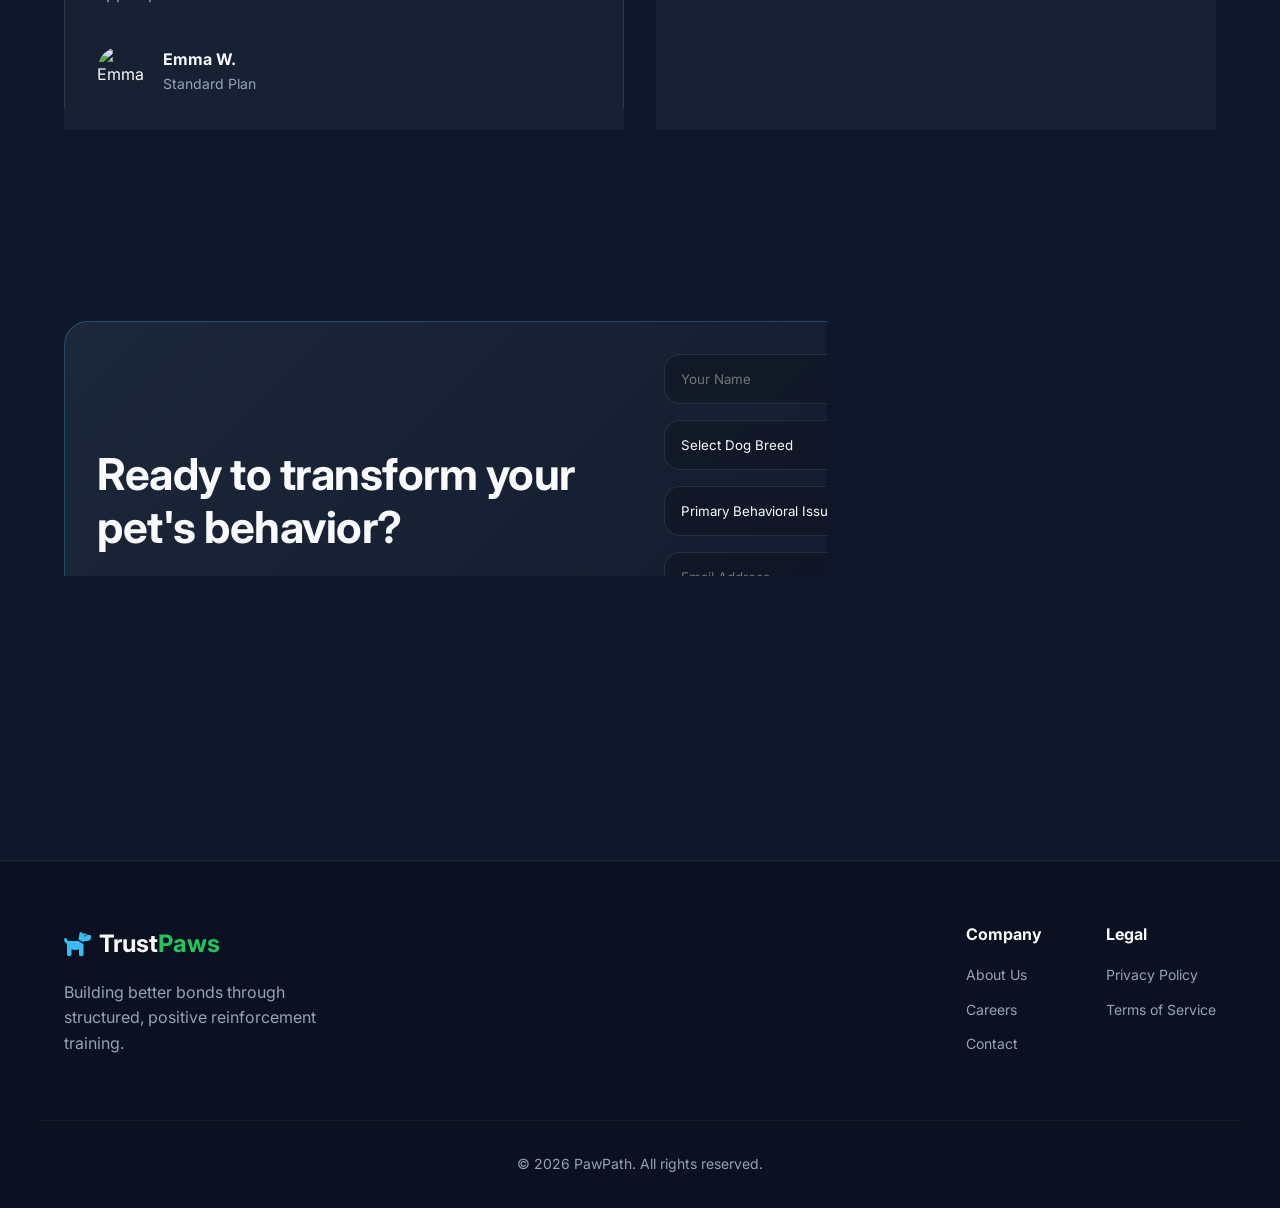
==== commit c19b180c: "Update index.html" ====
--- a/index.html
+++ b/index.html
@@ -234,7 +234,7 @@
                 <div class="card pricing-card">
                     <h3>Starter</h3>
                     <div class="price">
-                        <span>₹</span>1499<span>/mo</span>
+                        <span>₹</span>999<span>/mo</span>
                     </div>
                     <p class="pricing-desc">Perfect for basic obedience and puppy fundamentals.</p>
                     <ul class="pricing-features">
@@ -249,7 +249,7 @@
                     <div class="popular-badge">Most Popular</div>
                     <h3>Standard</h3>
                     <div class="price">
-                        <span>₹</span>2499<span>/mo</span>
+                        <span>₹</span>1999<span>/mo</span>
                     </div>
                     <p class="pricing-desc">Comprehensive training for lasting behavioral changes.</p>
                     <ul class="pricing-features">
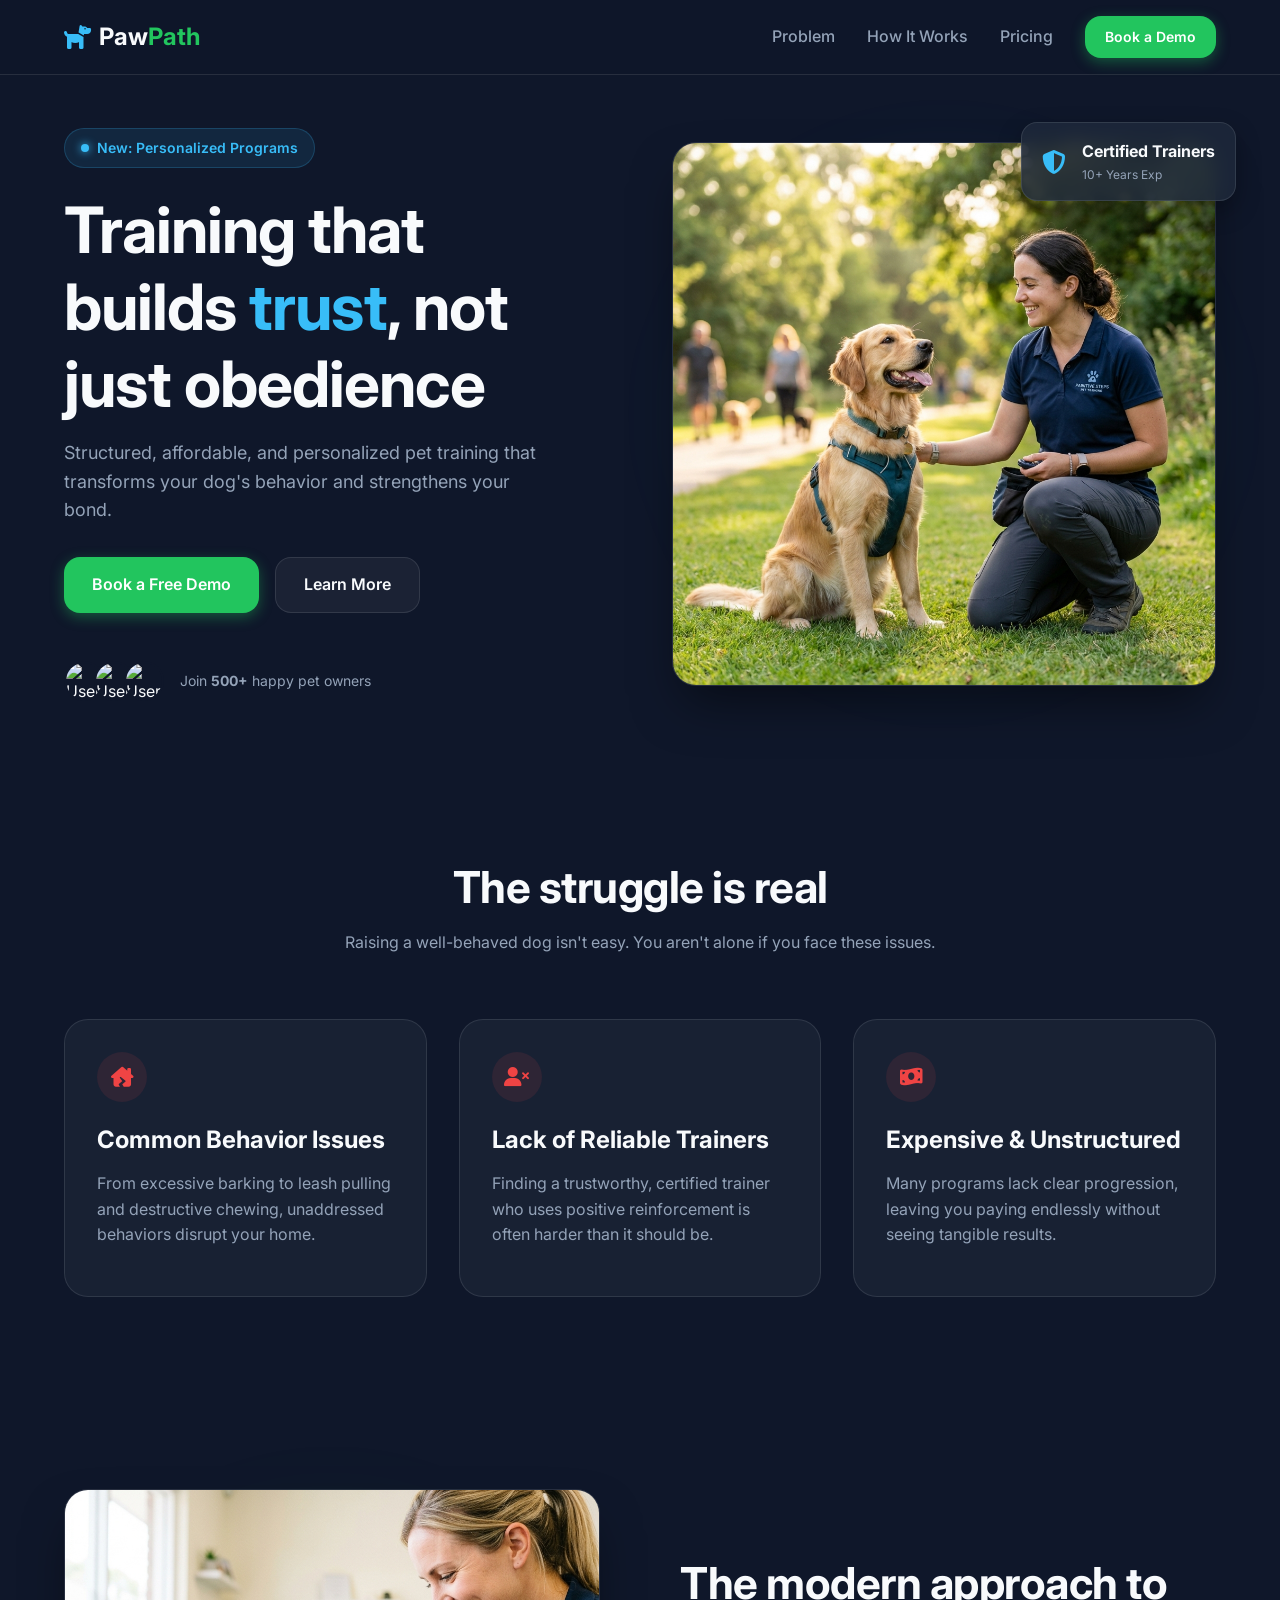
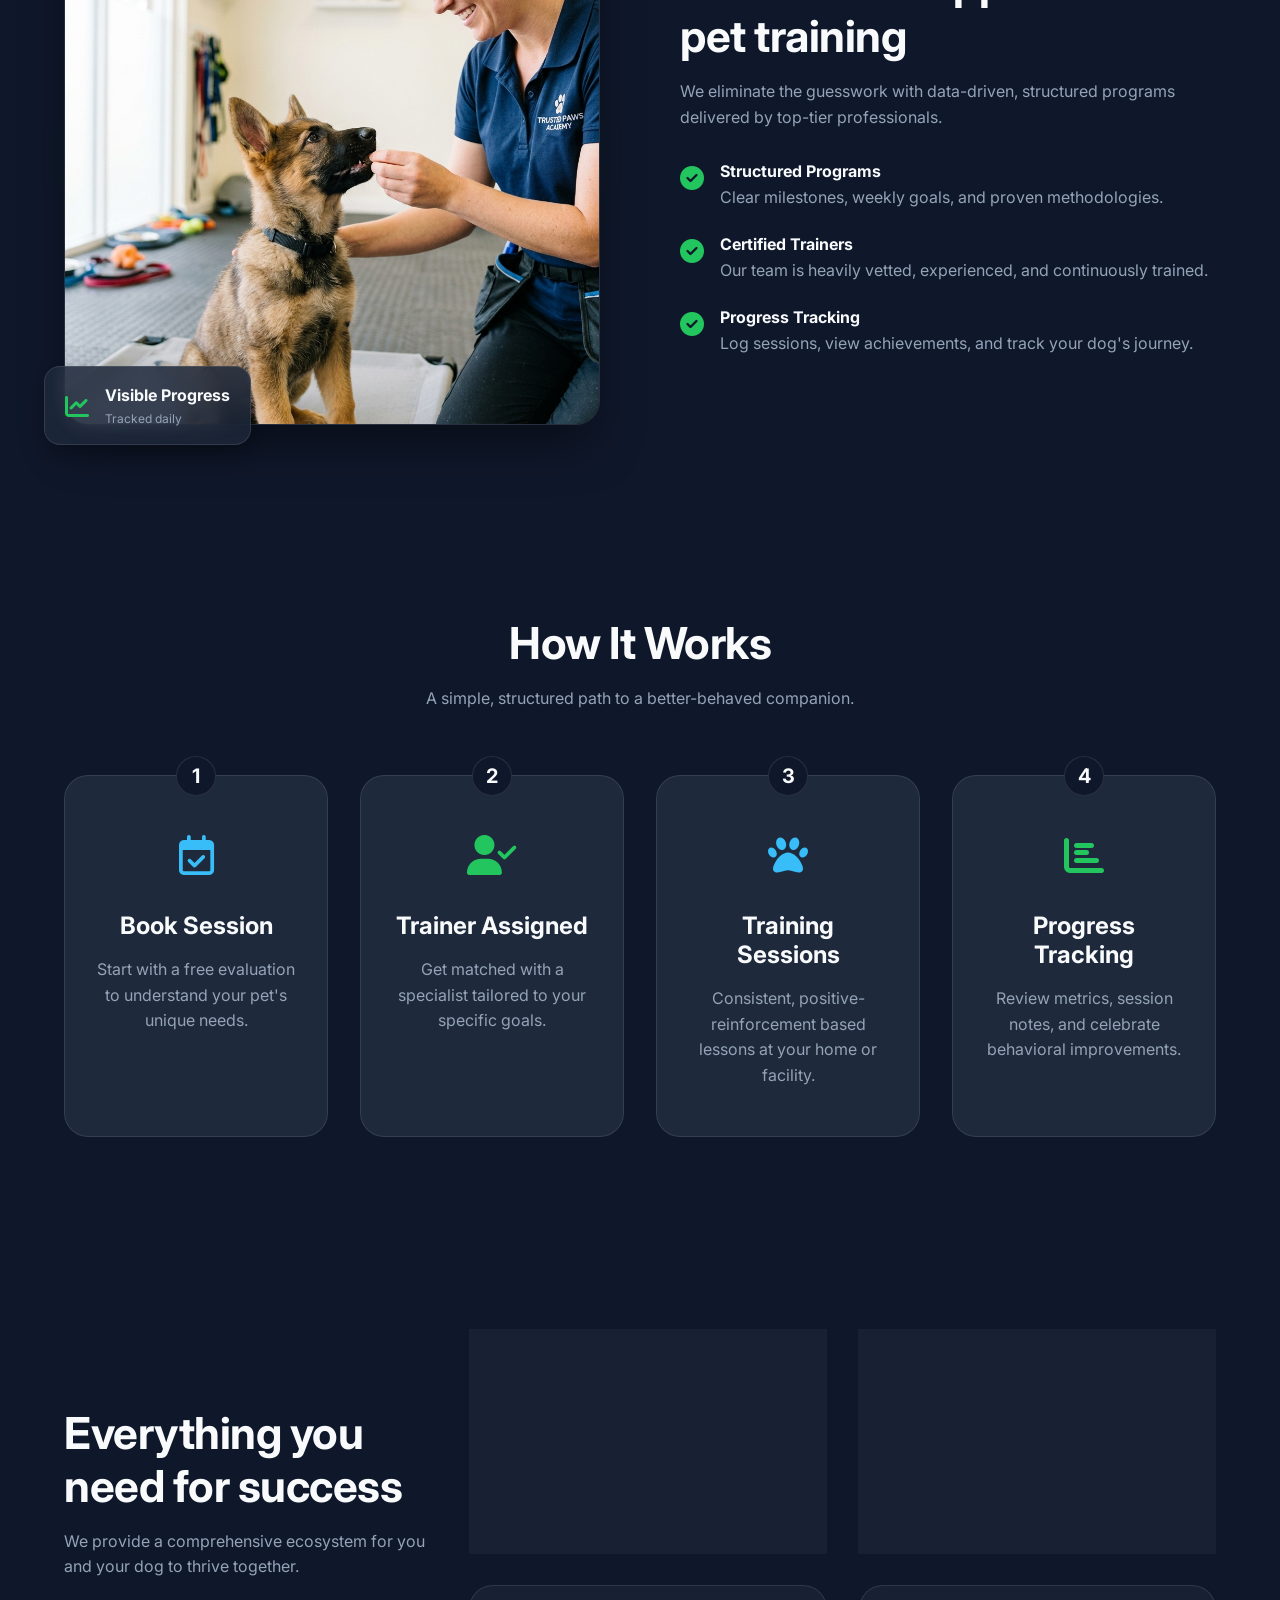
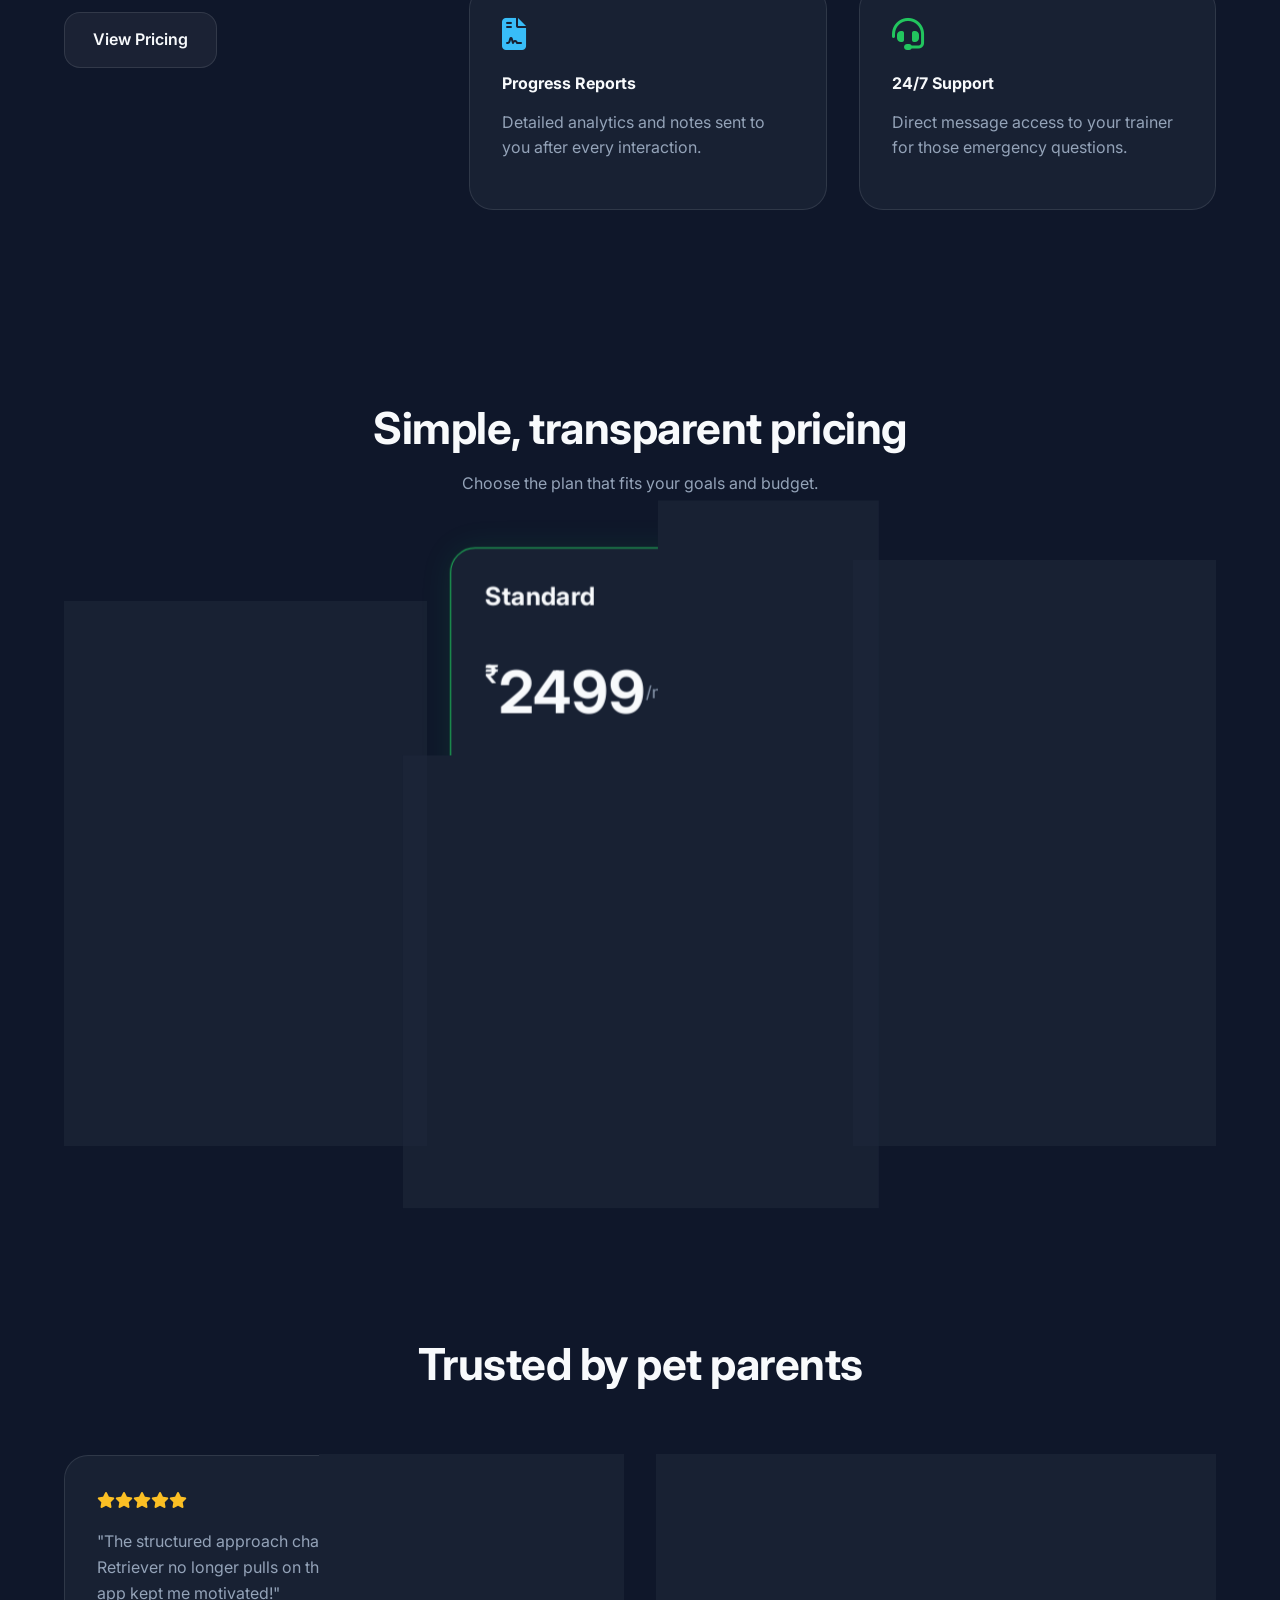
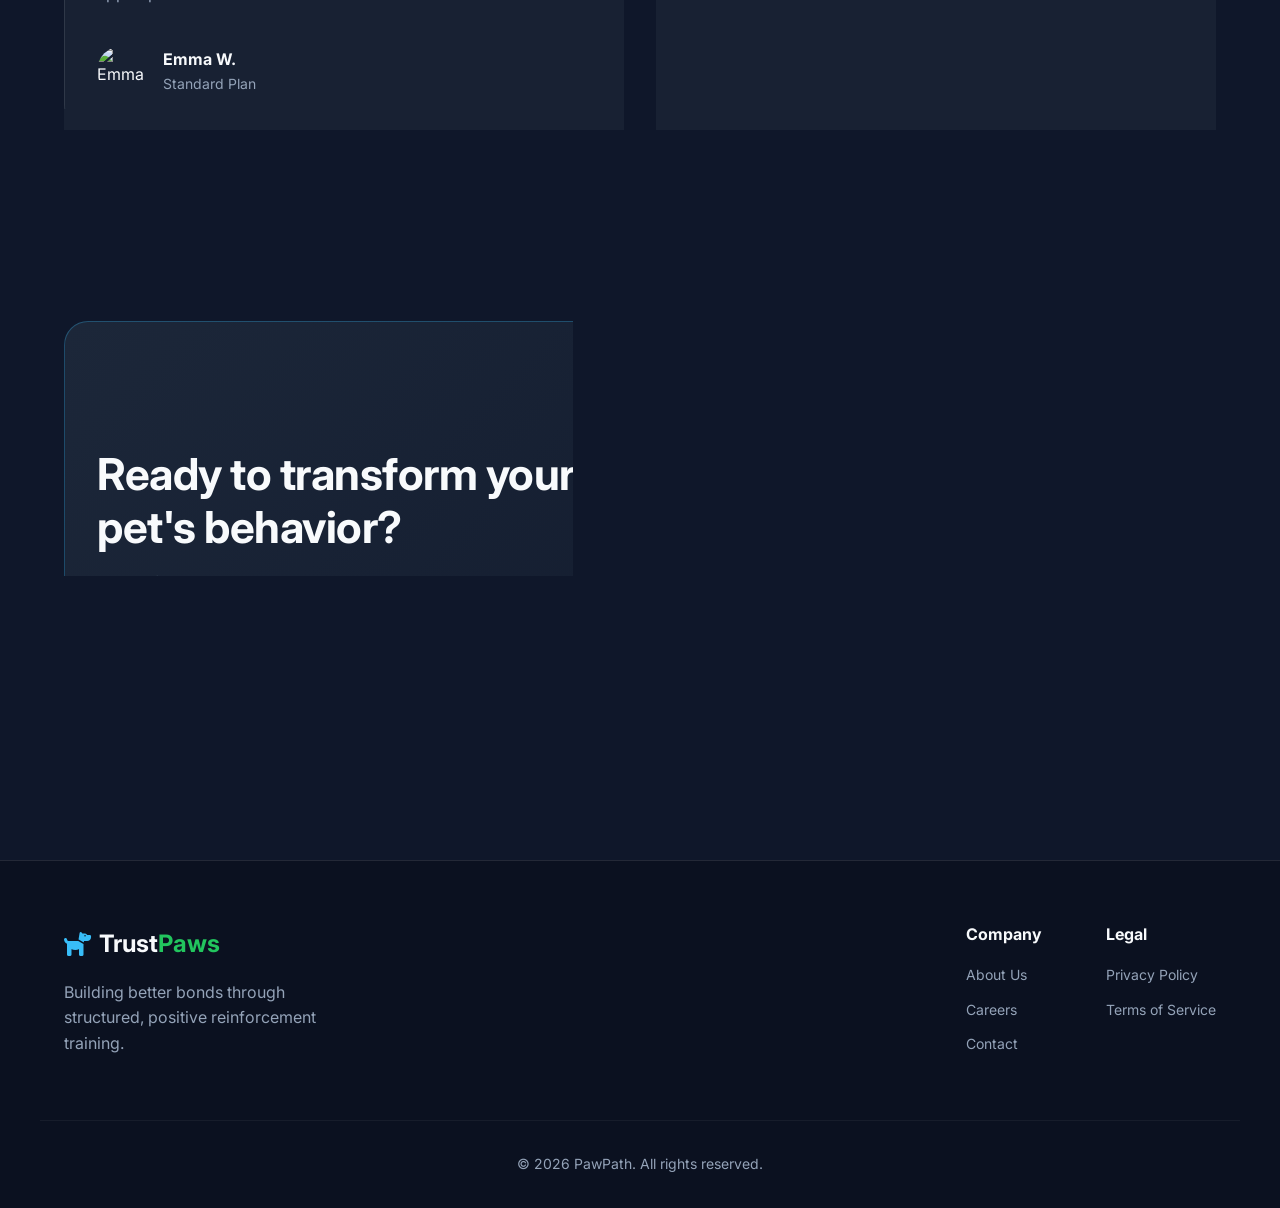
==== commit 94e1dbfd: "Update index.html" ====
--- a/index.html
+++ b/index.html
@@ -234,7 +234,7 @@
                 <div class="card pricing-card">
                     <h3>Starter</h3>
                     <div class="price">
-                        <span>₹</span>999<span>/mo</span>
+                        <span>₹</span>1499<span>/mo</span>
                     </div>
                     <p class="pricing-desc">Perfect for basic obedience and puppy fundamentals.</p>
                     <ul class="pricing-features">
@@ -249,7 +249,7 @@
                     <div class="popular-badge">Most Popular</div>
                     <h3>Standard</h3>
                     <div class="price">
-                        <span>₹</span>1999<span>/mo</span>
+                        <span>₹</span>2499<span>/mo</span>
                     </div>
                     <p class="pricing-desc">Comprehensive training for lasting behavioral changes.</p>
                     <ul class="pricing-features">
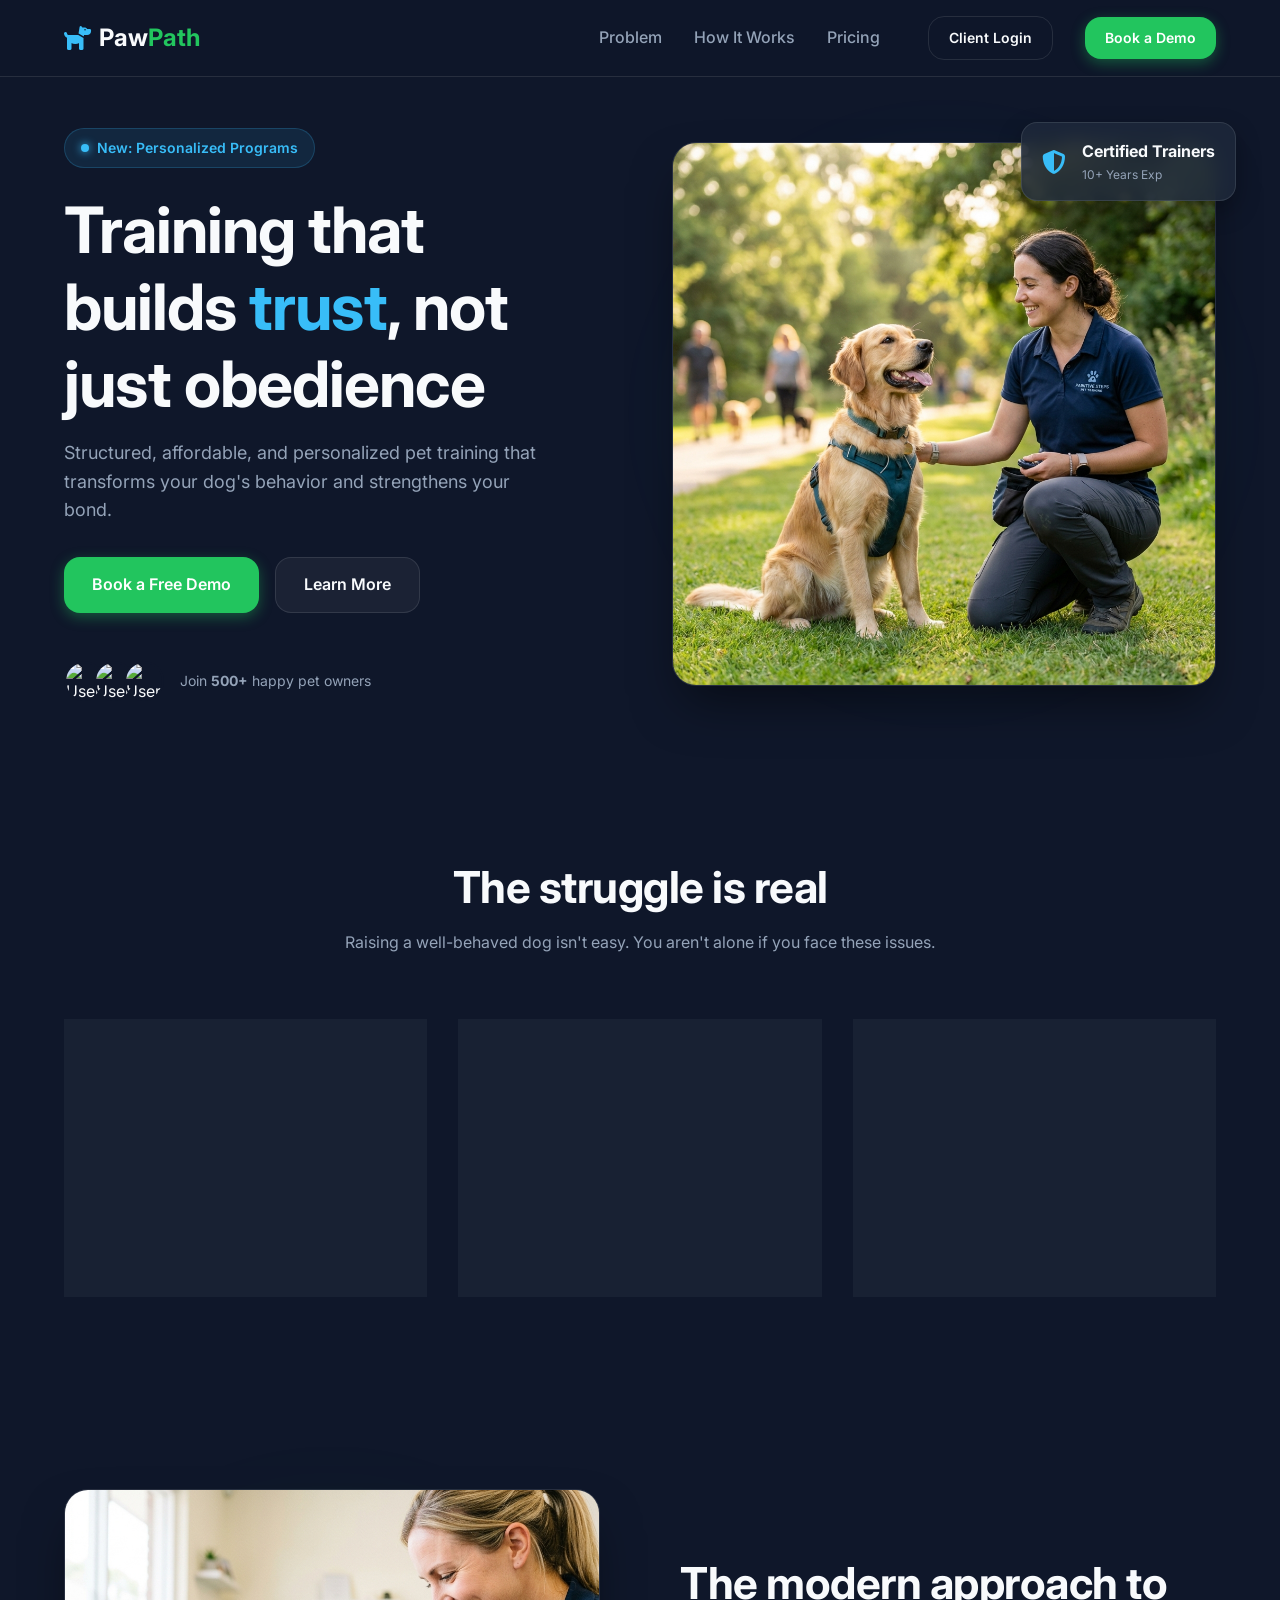
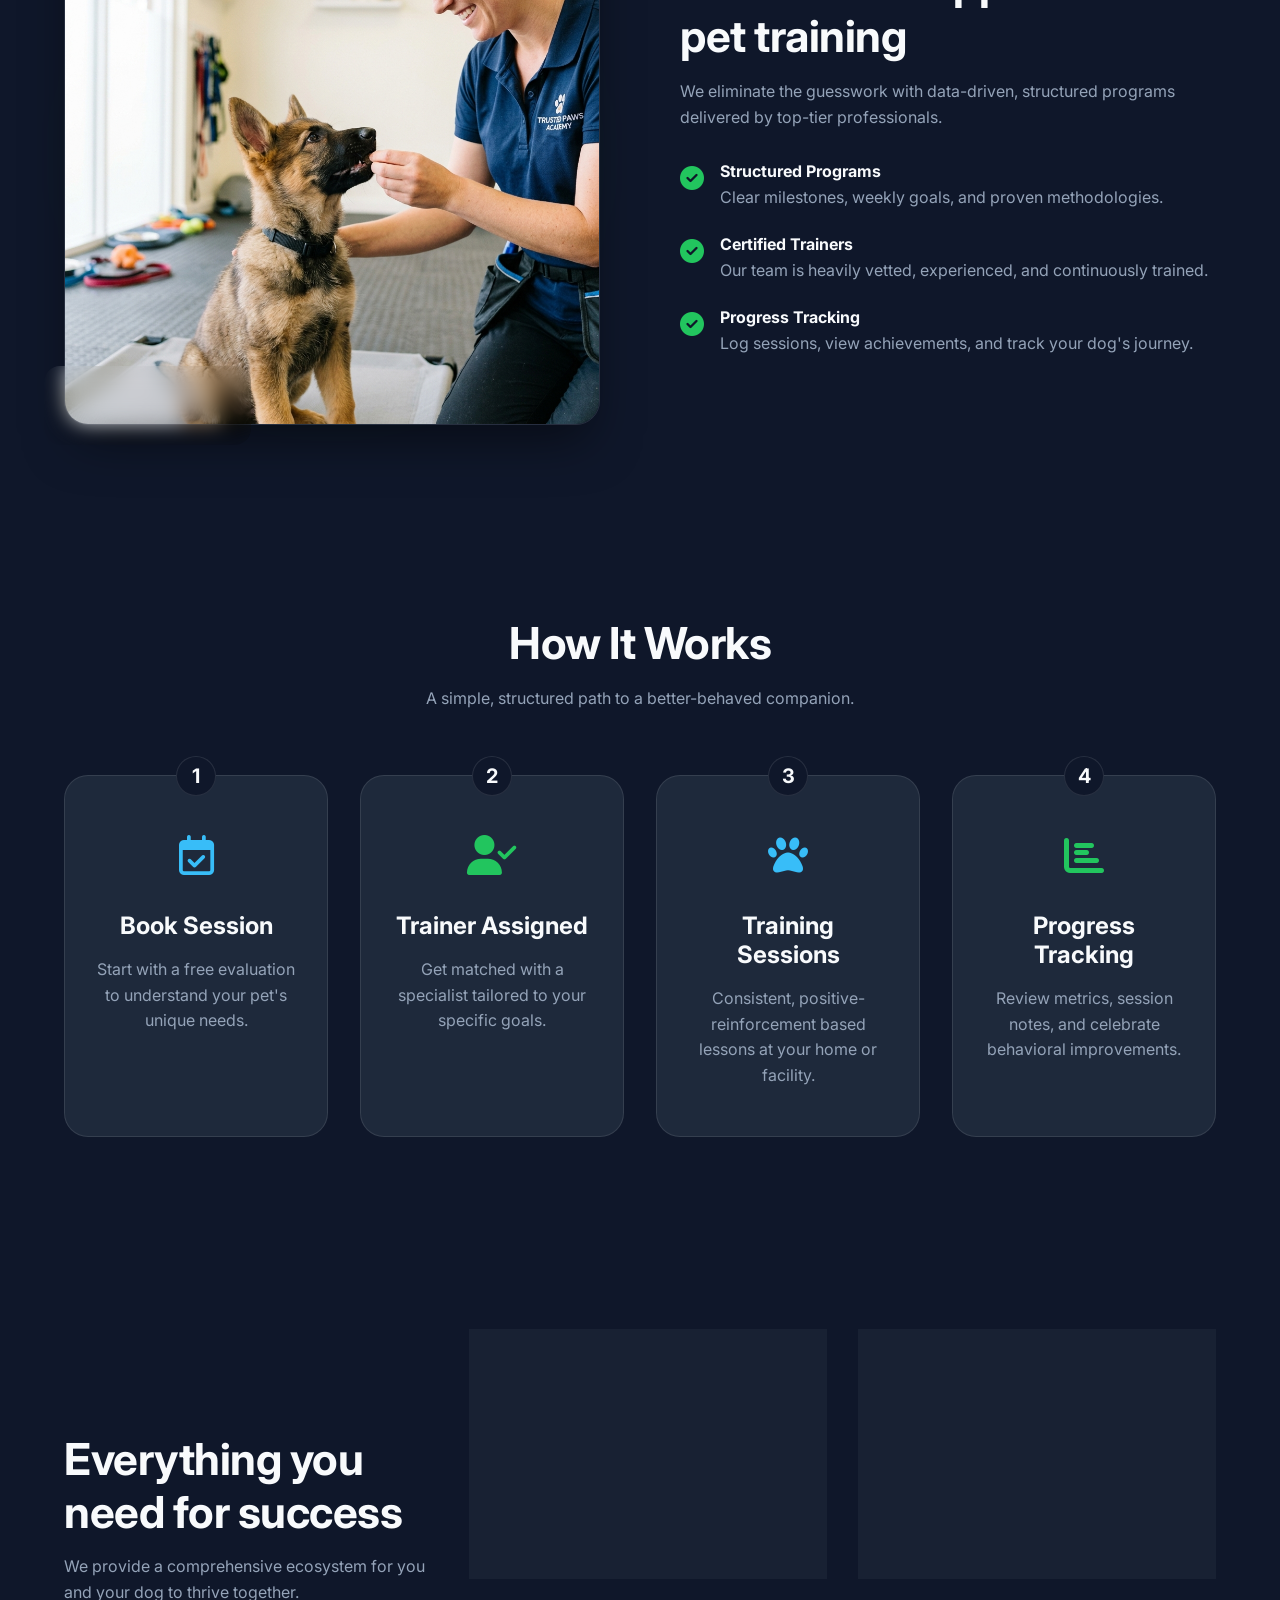
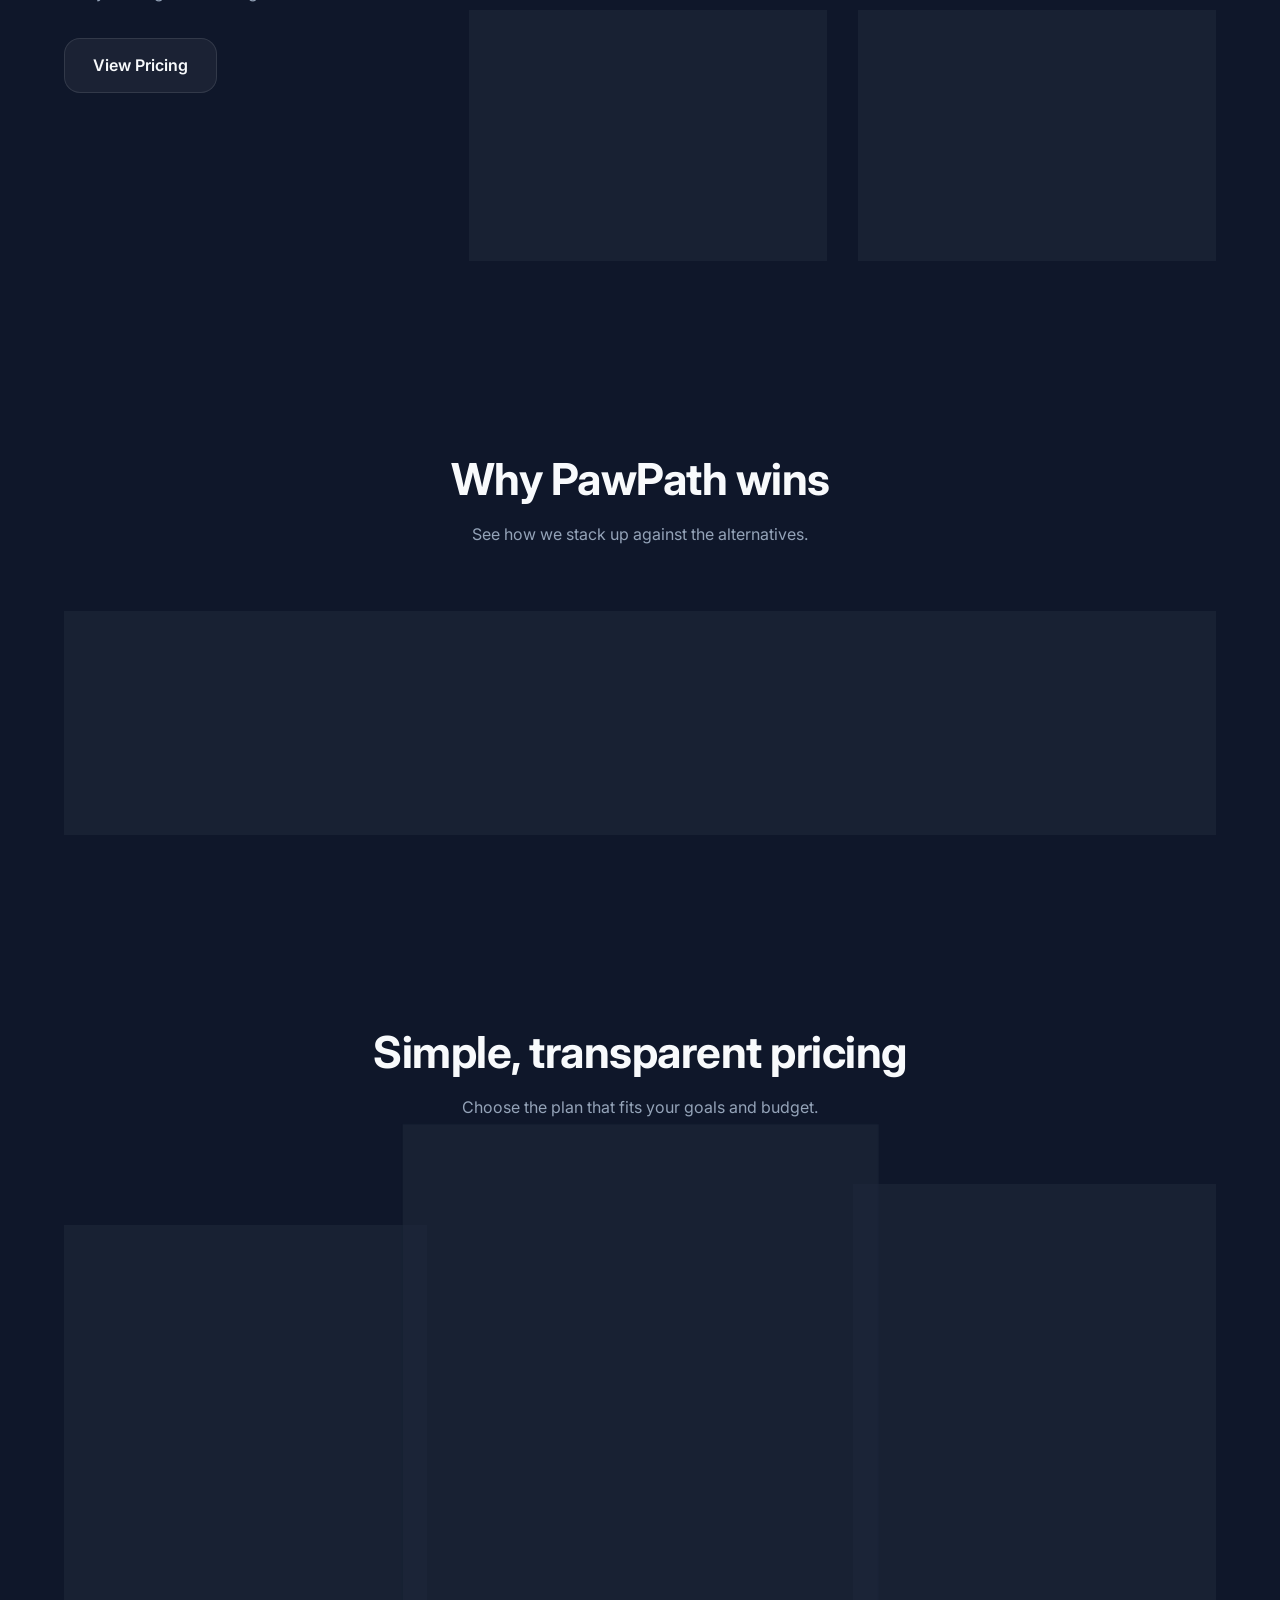
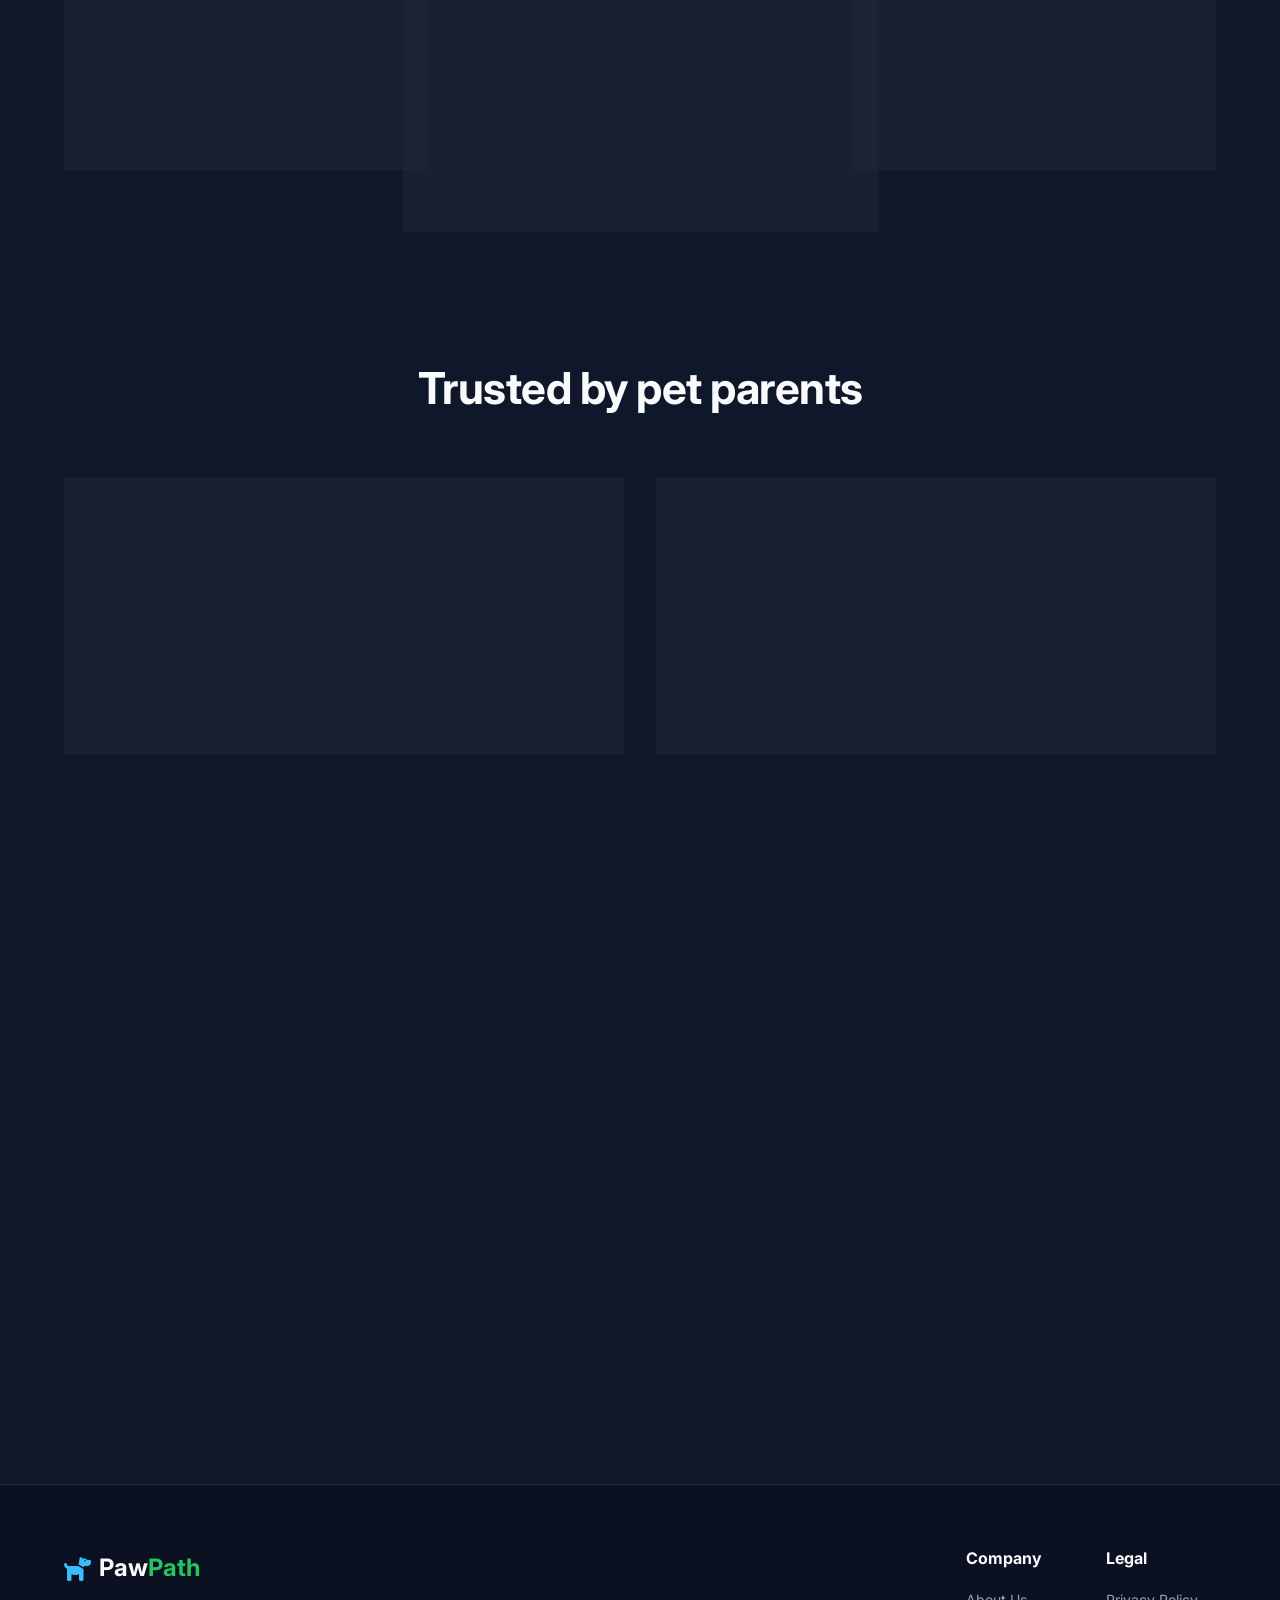
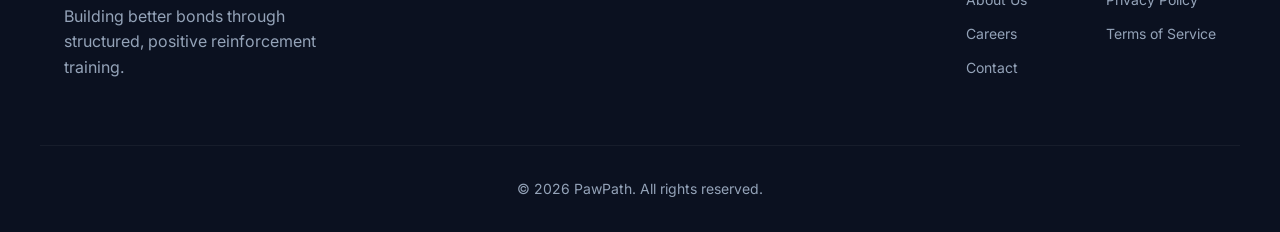
==== commit 124fd507: "Update index.html" ====
--- a/index.html
+++ b/index.html
@@ -10,6 +10,9 @@
     <meta property="og:description" content="Structured, affordable, and personalized pet training.">
     <meta property="og:type" content="website">
     <link rel="icon" href="data:image/svg+xml,<svg xmlns=%22http://www.w3.org/2000/svg%22 viewBox=%220 0 100 100%22><text y=%22.9em%22 font-size=%2290%22>🐾</text></svg>">
+    <link rel="manifest" href="manifest.json">
+    <meta name="theme-color" content="#0F172A">
+    <link rel="apple-touch-icon" href="assets/icon.svg">
     <!-- Google Fonts -->
     <link rel="preconnect" href="https://fonts.googleapis.com">
     <link rel="preconnect" href="https://fonts.gstatic.com" crossorigin>
@@ -31,6 +34,7 @@
                 <a href="#problem">Problem</a>
                 <a href="#how-it-works">How It Works</a>
                 <a href="#pricing">Pricing</a>
+                <a href="app.html" class="btn btn-outline btn-small" style="margin-left: 1rem;">Client Login</a>
                 <a href="#cta" class="btn btn-primary btn-small">Book a Demo</a>
             </div>
             <button class="mobile-menu-btn"><i class="fa-solid fa-bars"></i></button>
@@ -199,25 +203,92 @@
                 <div class="grid feature-cards">
                     <div class="card feature-card">
                         <i class="fa-solid fa-sliders highlight-color"></i>
-                        <h4>Personalized Training</h4>
-                        <p>No cookie-cutter solutions. We build a curriculum just for your dog.</p>
+                        <h4>Full Personalization</h4>
+                        <p>No cookie-cutter solutions. We build a structured curriculum specifically tailored for your dog.</p>
                     </div>
                     <div class="card feature-card">
-                        <i class="fa-solid fa-wand-magic-sparkles accent-color"></i>
-                        <h4>Behavior Correction</h4>
-                        <p>Effective, humane strategies to correct deeply ingrained habits.</p>
+                        <i class="fa-solid fa-mobile-screen-button accent-color"></i>
+                        <h4>Built-in App</h4>
+                        <p>Ditch the chaotic WhatsApp threads. Access your customized training plan directly in our dedicated app.</p>
                     </div>
                     <div class="card feature-card">
-                        <i class="fa-solid fa-file-contract highlight-color"></i>
-                        <h4>Progress Reports</h4>
-                        <p>Detailed analytics and notes sent to you after every interaction.</p>
+                        <i class="fa-solid fa-chart-line highlight-color"></i>
+                        <h4>Real-time Progress Tracking</h4>
+                        <p>Watch your dog's journey unfold with instantaneous milestone updates and trainer logs.</p>
                     </div>
                     <div class="card feature-card">
-                        <i class="fa-solid fa-headset accent-color"></i>
-                        <h4>24/7 Support</h4>
-                        <p>Direct message access to your trainer for those emergency questions.</p>
-                    </div>
-                </div>
+                        <i class="fa-solid fa-shield-halved accent-color"></i>
+                        <h4>Rigorous Trainer Vetting</h4>
+                        <p>We work exclusively with certified, highly-experienced professionals using positive reinforcement.</p>
+                    </div>
+                </div>
+            </div>
+        </div>
+    </section>
+
+    <!-- 5.5 Comparison Table Section -->
+    <section class="section comparison-section animate-on-scroll" id="comparison">
+        <div class="container">
+            <div class="section-header text-center">
+                <h2>Why PawPath wins</h2>
+                <p>See how we stack up against the alternatives.</p>
+            </div>
+            <div class="table-container card" style="padding: 0; overflow-x: auto;">
+                <table class="comparison-table">
+                    <thead>
+                        <tr>
+                            <th>Feature</th>
+                            <th>Premium Platforms</th>
+                            <th>Petsfolio</th>
+                            <th>Local Trainers</th>
+                            <th class="highlight-col">PawPath ⭐</th>
+                        </tr>
+                    </thead>
+                    <tbody>
+                        <tr>
+                            <td>Price Point</td>
+                            <td class="text-error">High (₹5K+/session)</td>
+                            <td class="text-warn">Mid-High</td>
+                            <td class="text-warn">Low (₹500–₹1,500)</td>
+                            <td class="highlight-col success-text">Mid<br>(₹1499–₹2999)</td>
+                        </tr>
+                        <tr>
+                            <td>Structured Program</td>
+                            <td>Partial</td>
+                            <td class="text-muted">Yes</td>
+                            <td>No</td>
+                            <td class="highlight-col"><i class="fa-solid fa-check"></i> Yes</td>
+                        </tr>
+                        <tr>
+                            <td>Tech / App</td>
+                            <td>Basic</td>
+                            <td class="text-muted">Moderate</td>
+                            <td>None</td>
+                            <td class="highlight-col"><i class="fa-solid fa-check"></i> Built-in App</td>
+                        </tr>
+                        <tr>
+                            <td>Personalization</td>
+                            <td>Limited</td>
+                            <td class="text-muted">Moderate</td>
+                            <td>Ad-hoc</td>
+                            <td class="highlight-col"><i class="fa-solid fa-check"></i> Full</td>
+                        </tr>
+                        <tr>
+                            <td>Progress Tracking</td>
+                            <td>No</td>
+                            <td class="text-muted">Partial</td>
+                            <td>No</td>
+                            <td class="highlight-col"><i class="fa-solid fa-check"></i> Real-time</td>
+                        </tr>
+                        <tr>
+                            <td>Trainer Vetting</td>
+                            <td class="text-muted">Yes</td>
+                            <td class="text-muted">Yes</td>
+                            <td>None</td>
+                            <td class="highlight-col"><i class="fa-solid fa-check"></i> Rigorous</td>
+                        </tr>
+                    </tbody>
+                </table>
             </div>
         </div>
     </section>
@@ -357,7 +428,7 @@
             <div class="footer-brand">
                 <a href="#" class="logo">
                     <i class="fa-solid fa-dog highlight-color"></i>
-                    <span>Trust<span class="accent-color">Paws</span></span>
+                    <span>Paw<span class="accent-color">Path</span></span>
                 </a>
                 <p>Building better bonds through structured, positive reinforcement training.</p>
             </div>
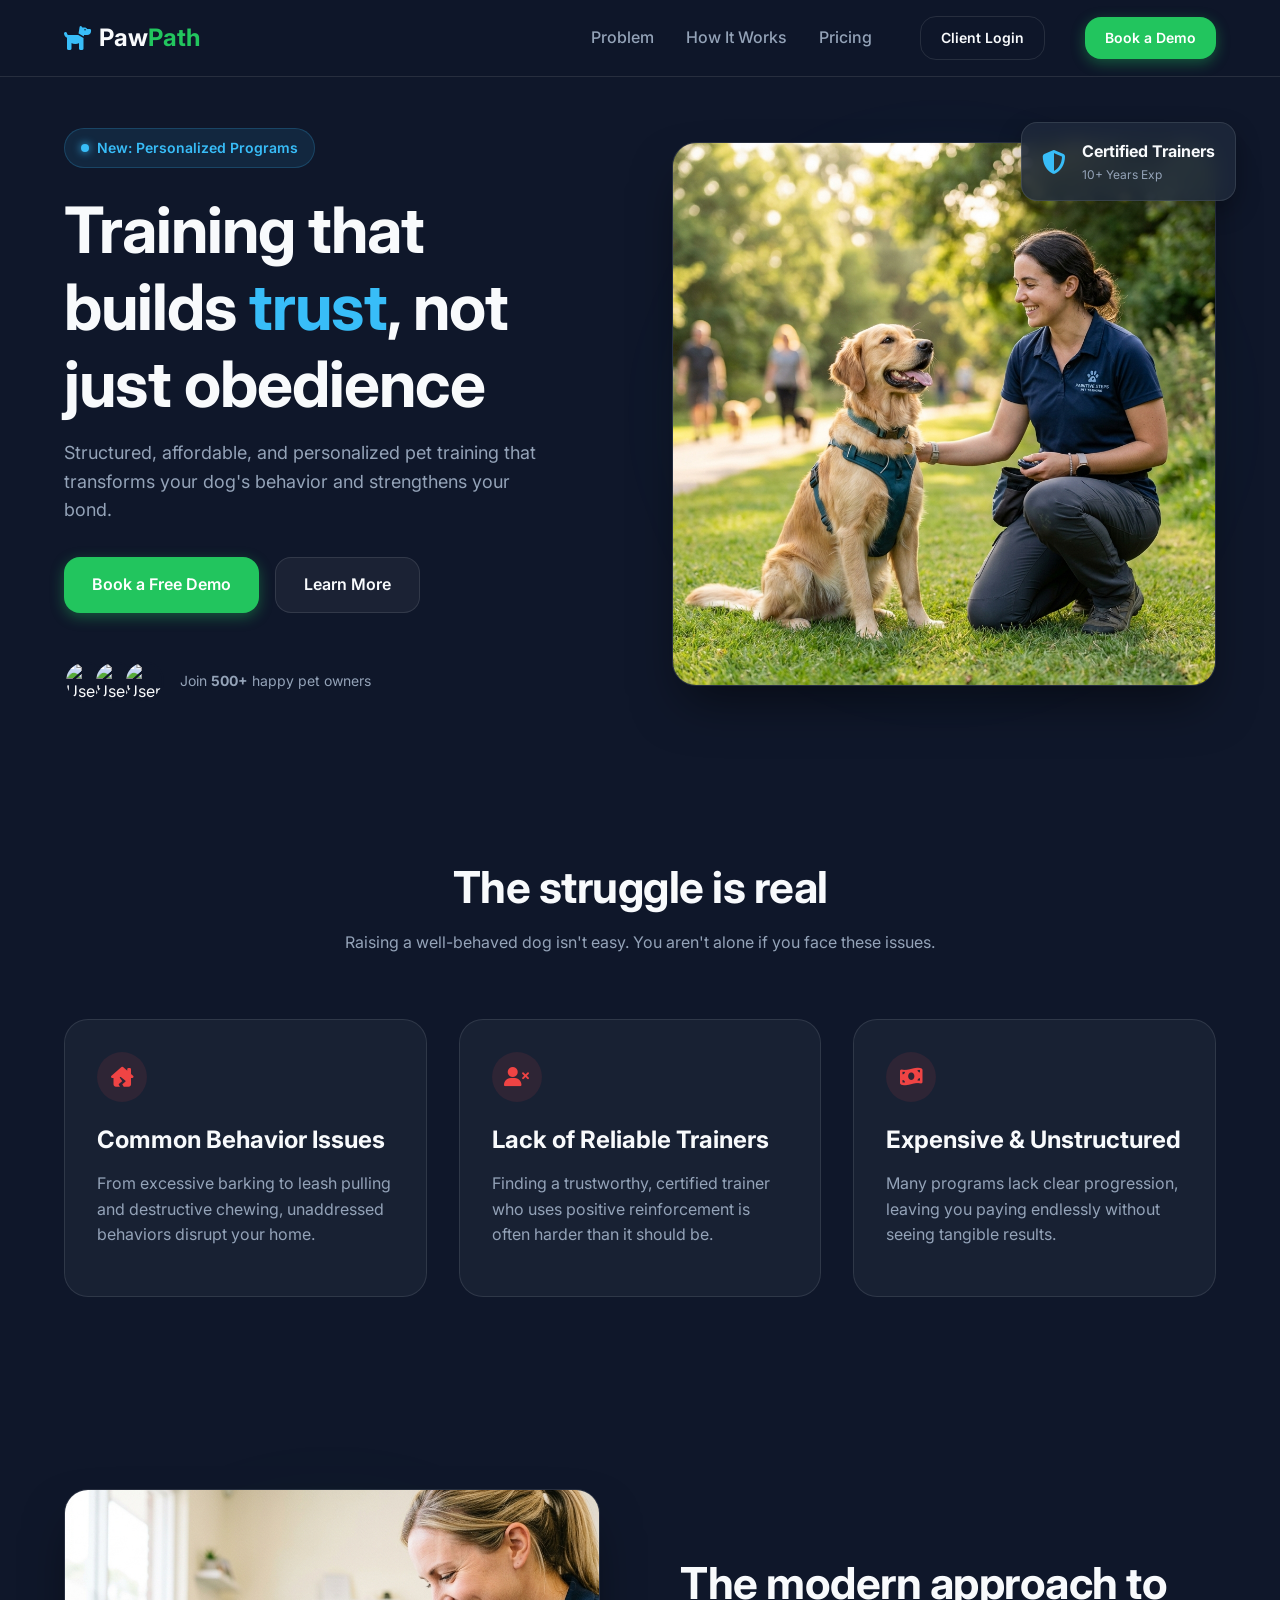
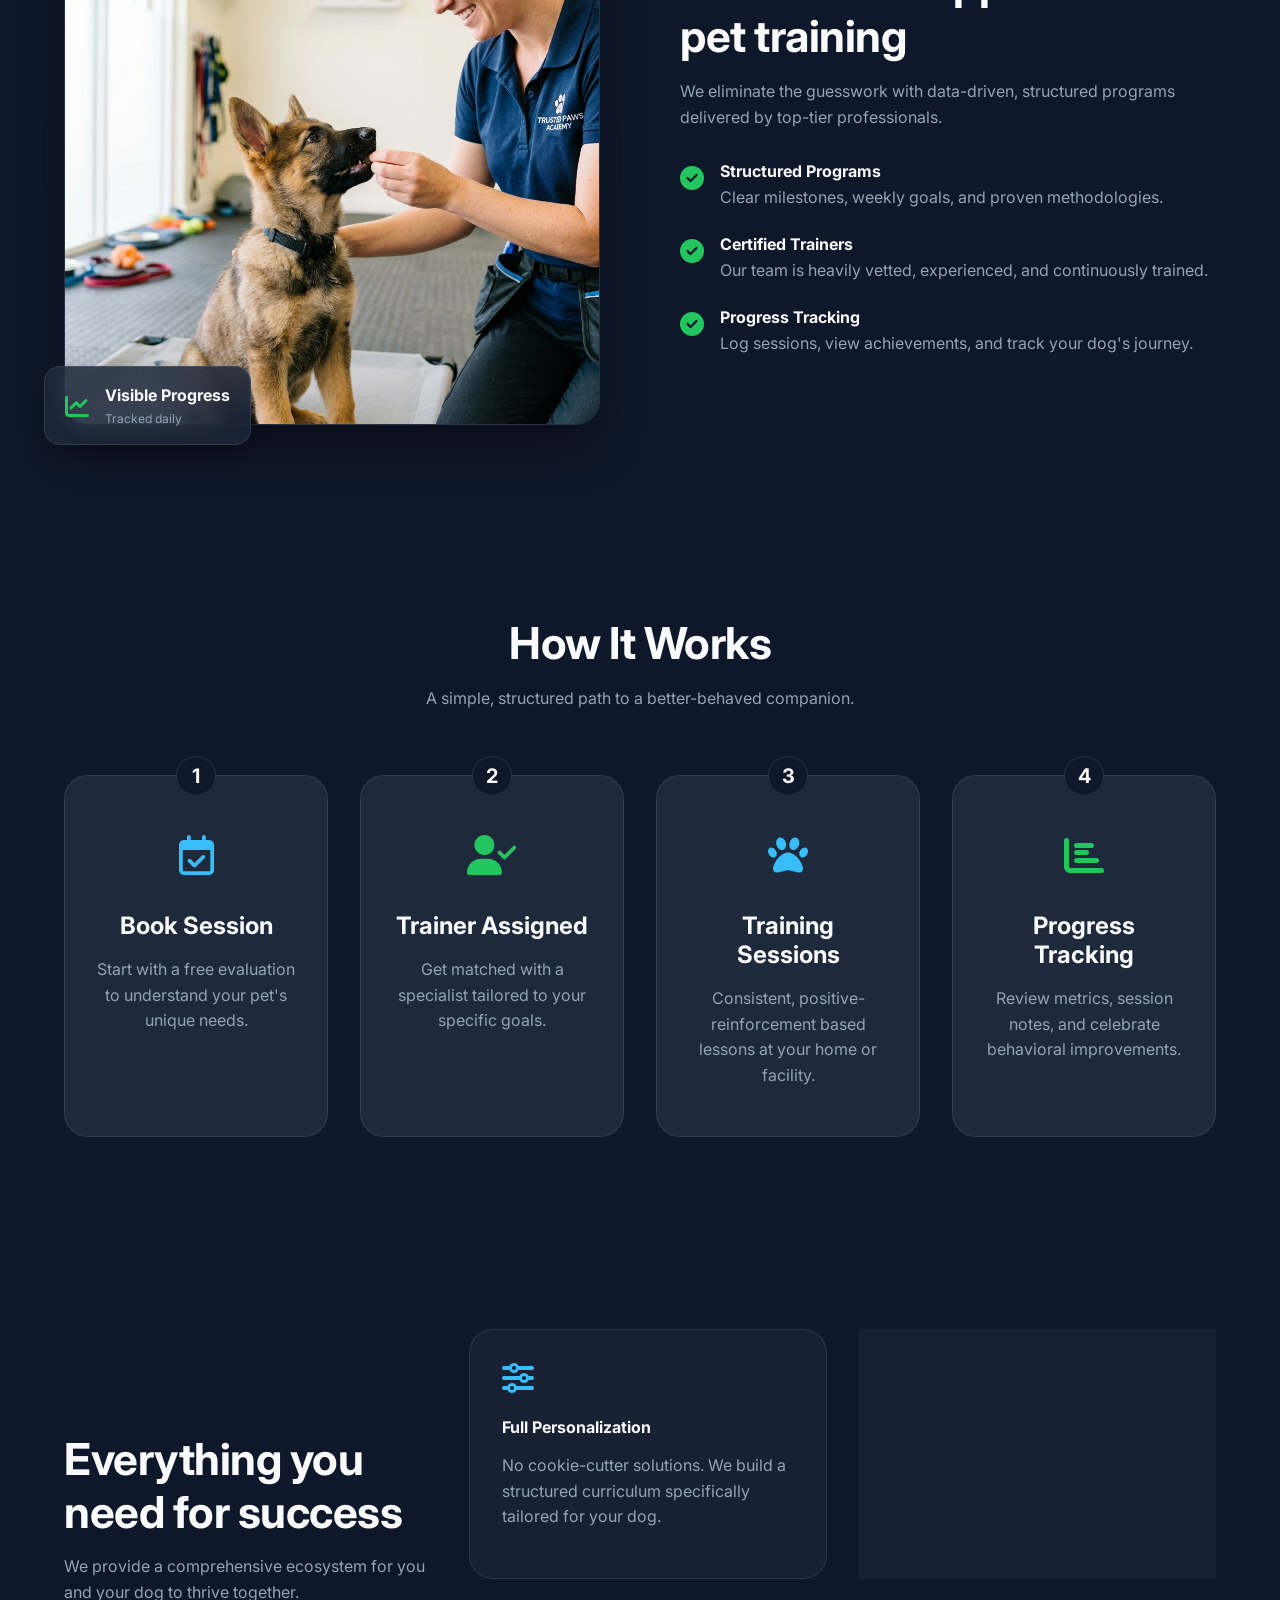
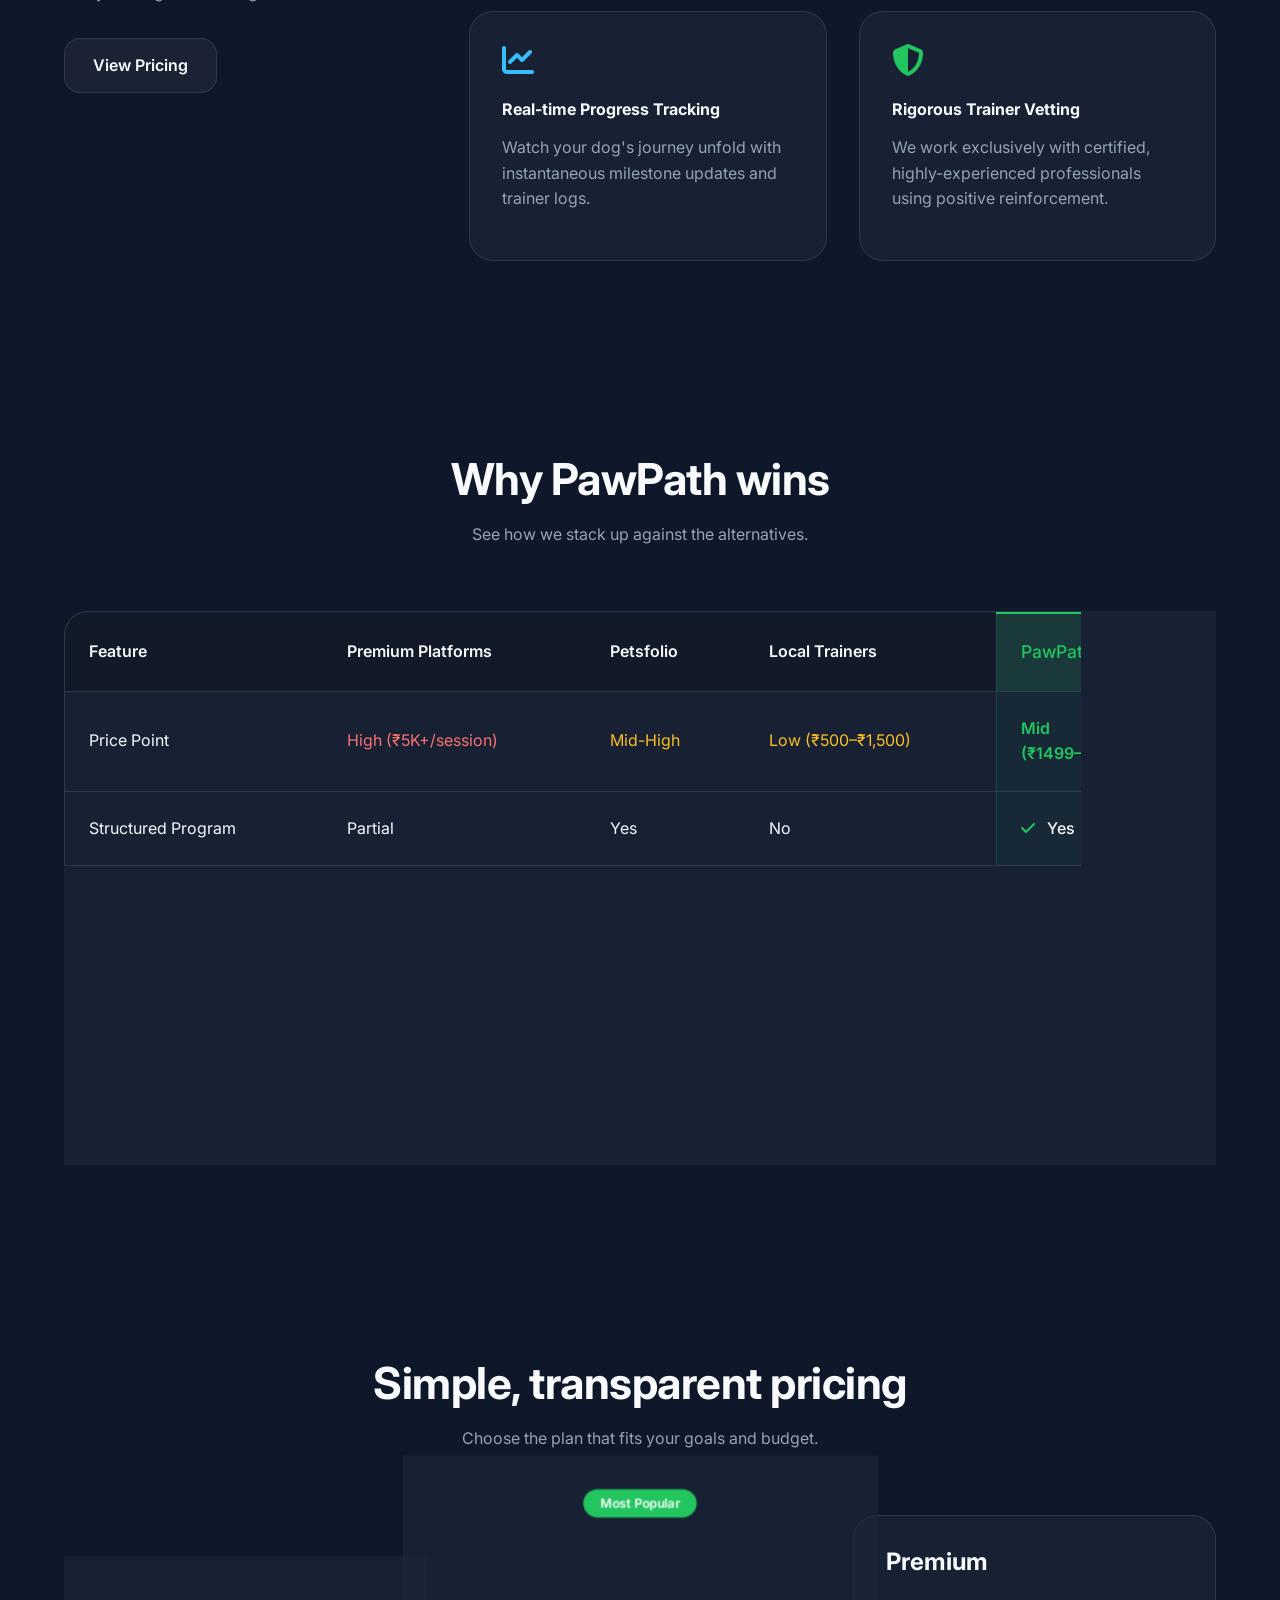
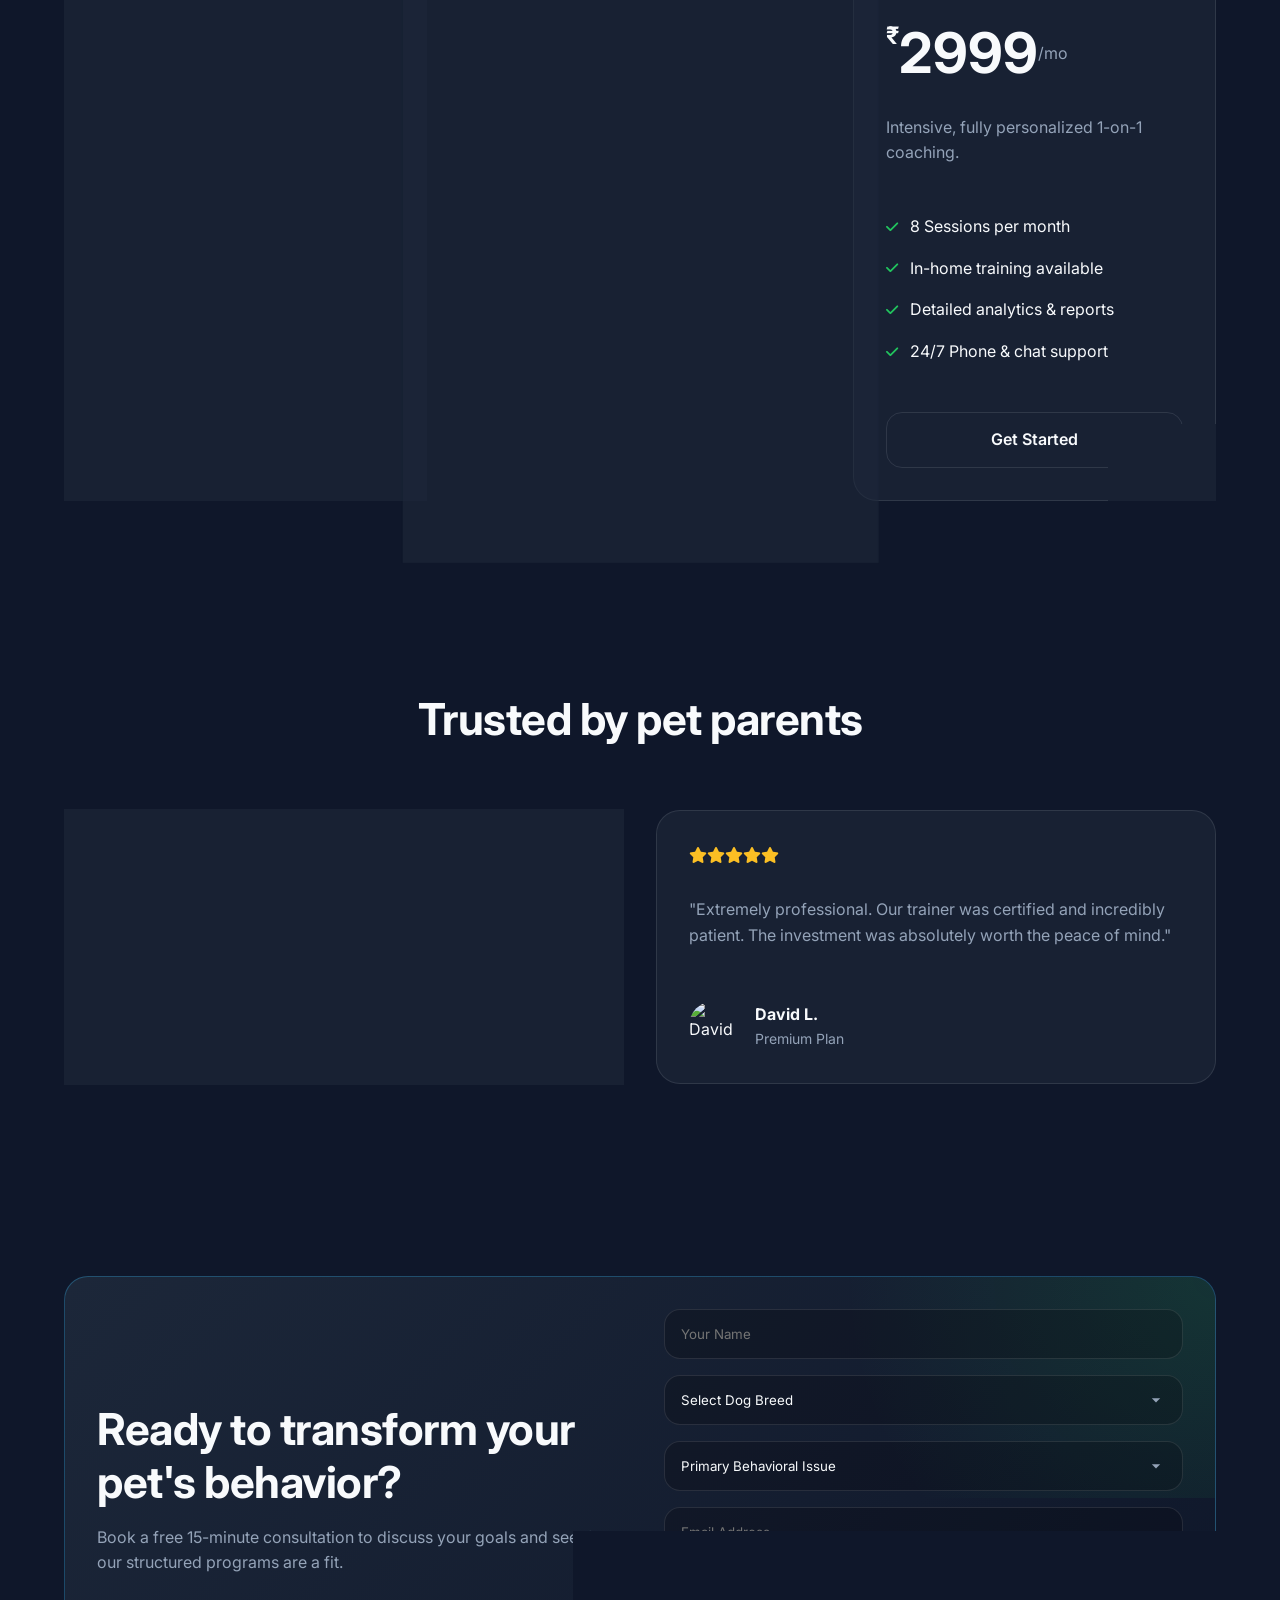
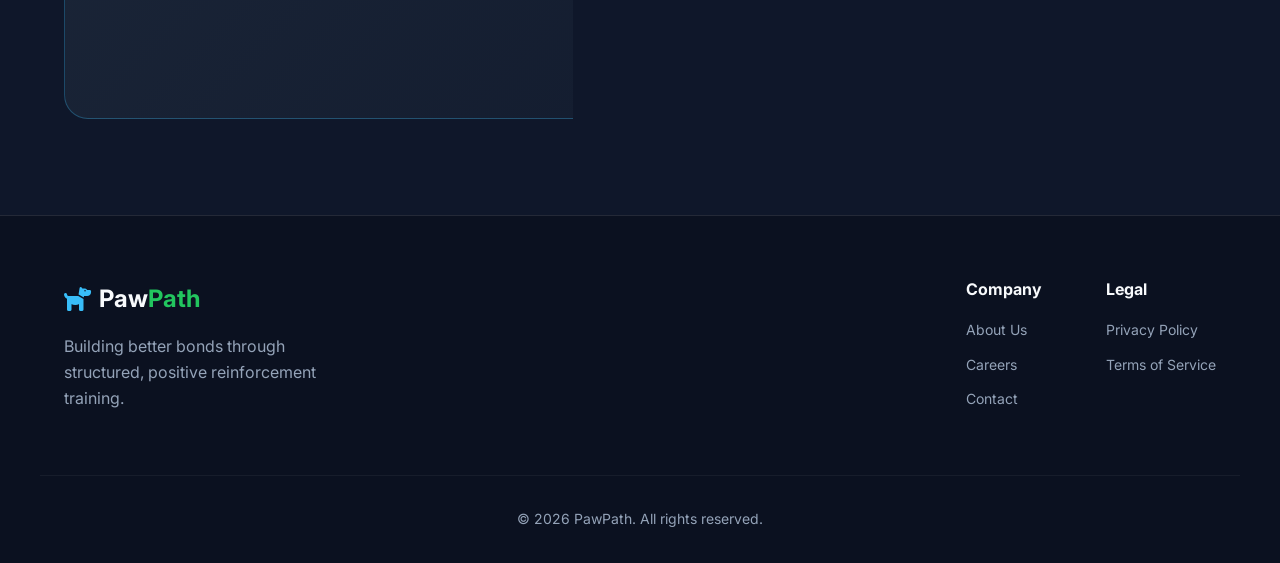
==== commit 9eb3245f: "Add files via upload" ====
--- a/index.html
+++ b/index.html
@@ -35,7 +35,8 @@
                 <a href="#how-it-works">How It Works</a>
                 <a href="#pricing">Pricing</a>
                 <a href="app.html" class="btn btn-outline btn-small" style="margin-left: 1rem;">Client Login</a>
-                <a href="#cta" class="btn btn-primary btn-small">Book a Demo</a>
+                <button id="installAppBtn" class="btn btn-secondary btn-small" style="display: none; margin-left: 0.5rem;"><i class="fa-solid fa-download"></i> Install App</button>
+                <a href="#cta" class="btn btn-primary btn-small" style="margin-left: 0.5rem;">Book a Demo</a>
             </div>
             <button class="mobile-menu-btn"><i class="fa-solid fa-bars"></i></button>
         </div>
--- a/style.css
+++ b/style.css
@@ -732,6 +732,49 @@
   .testimonial-grid { grid-template-columns: 1fr; }
 }
 
+/* Comparison Table */
+.comparison-table {
+  width: 100%;
+  border-collapse: collapse;
+  text-align: left;
+  min-width: 600px;
+}
+
+.comparison-table th, .comparison-table td {
+  padding: 1.5rem;
+  border-bottom: 1px solid var(--border-color);
+}
+
+.comparison-table th {
+  font-weight: 600;
+  color: var(--text-main);
+  background: rgba(0, 0, 0, 0.2);
+}
+
+.comparison-table tbody tr:last-child td {
+  border-bottom: none;
+}
+
+.comparison-table .highlight-col {
+  background: rgba(34, 197, 94, 0.05); /* very soft green */
+  border-left: 1px solid rgba(34, 197, 94, 0.2);
+  border-right: 1px solid rgba(34, 197, 94, 0.2);
+  color: var(--text-main);
+  font-weight: 500;
+}
+
+.comparison-table th.highlight-col {
+  background: rgba(34, 197, 94, 0.15);
+  border-top: 2px solid var(--accent-color);
+  color: var(--accent-color);
+  font-size: 1.1rem;
+}
+
+.comparison-table .text-error { color: #f87171; }
+.comparison-table .text-warn { color: #fbbf24; }
+.comparison-table .success-text { color: var(--accent-color); font-weight: 600; }
+.comparison-table td.highlight-col i { color: var(--accent-color); margin-right: 0.5rem; }
+
 /* Animations */
 .animate-on-scroll {
   opacity: 0;
